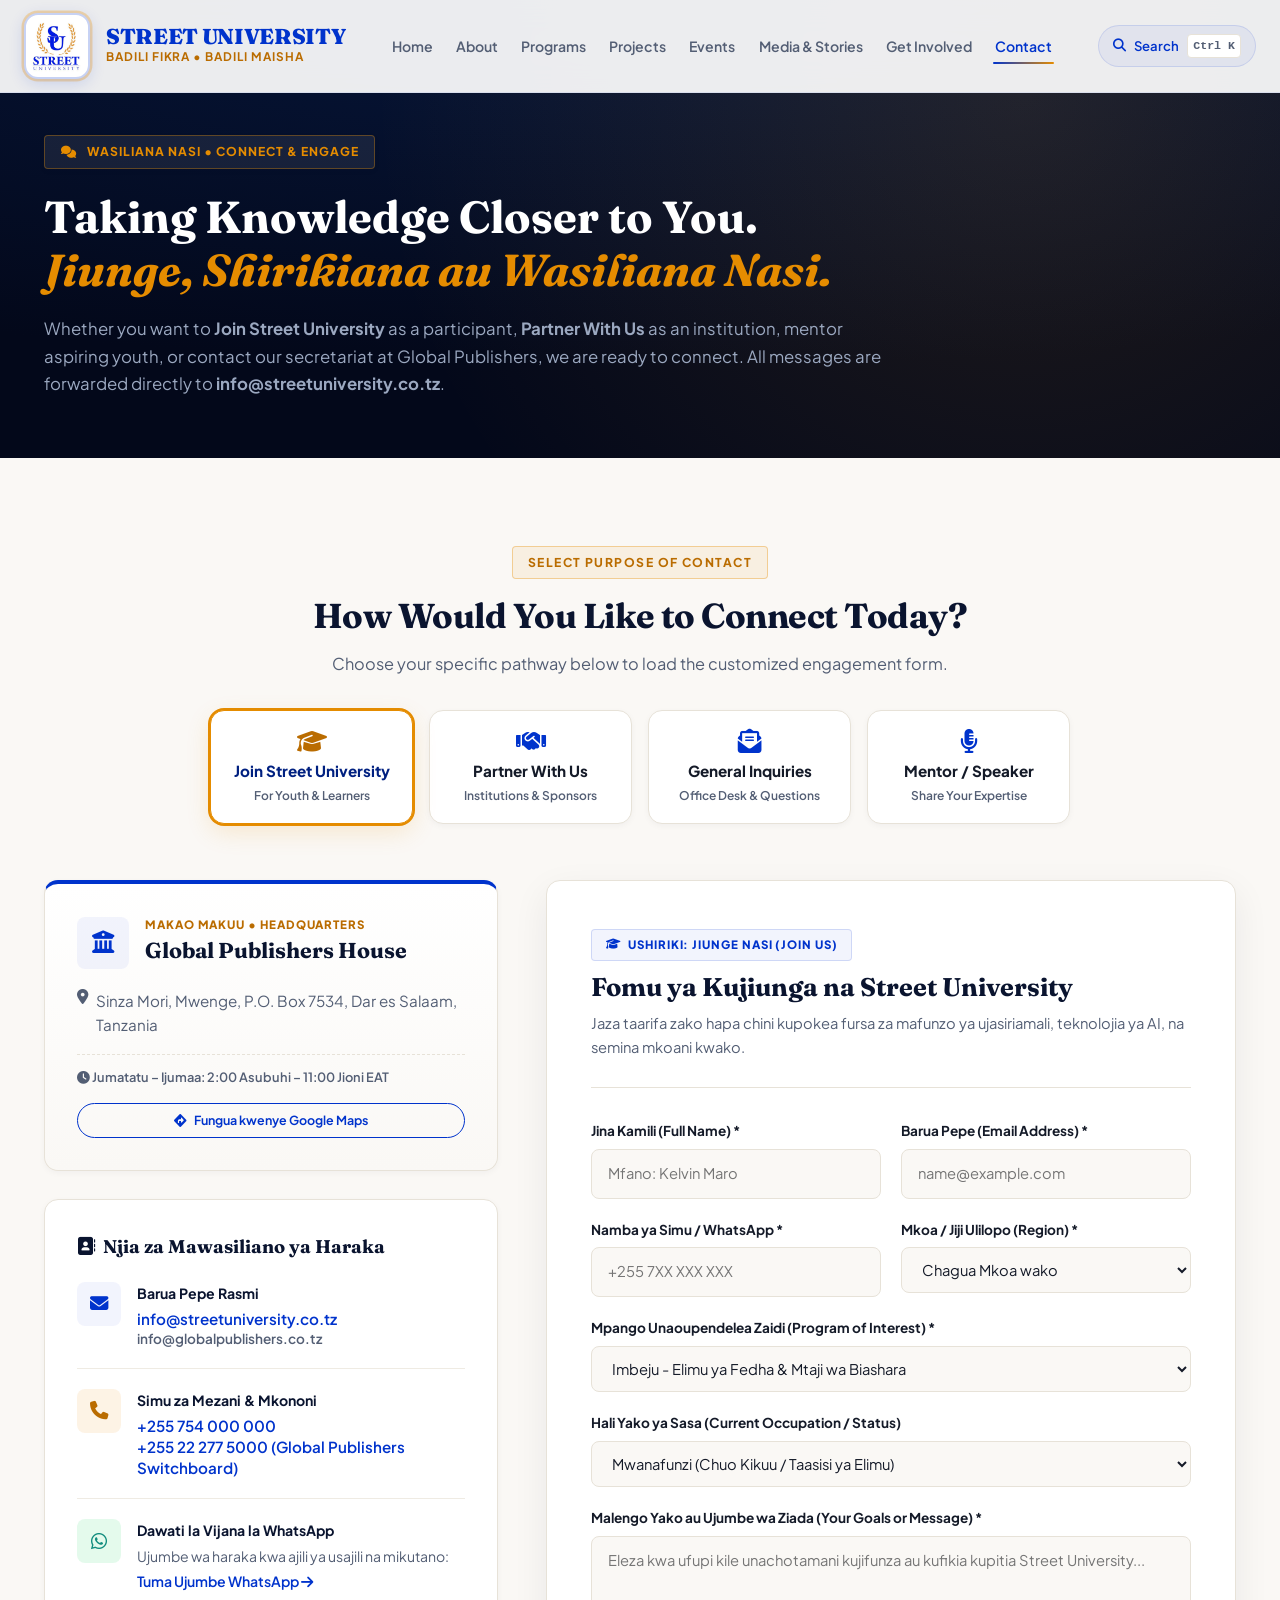
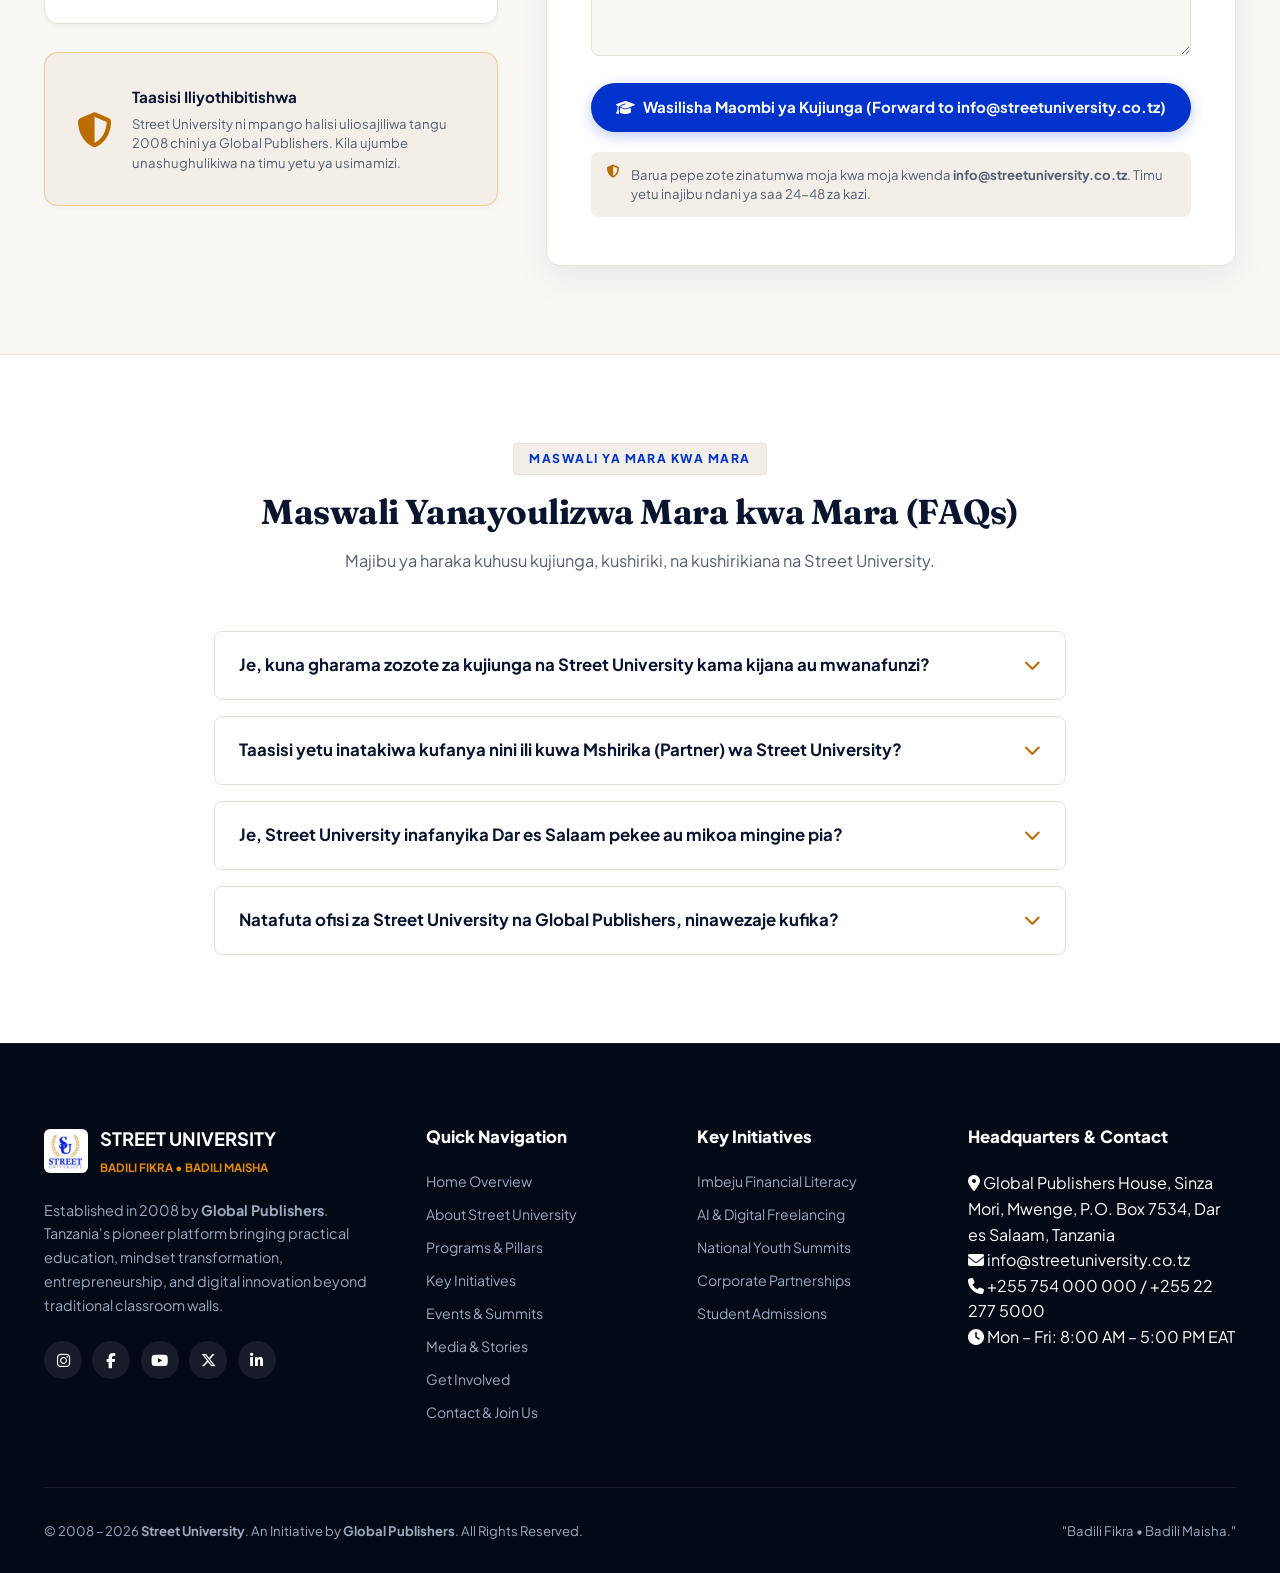
==== contact.html @ e9015e92 "feat: add initial website structure and assets for Street University" ====
<!DOCTYPE html>
<html lang="en">
<head>
  <meta charset="UTF-8">
  <meta name="viewport" content="width=device-width, initial-scale=1.0">
  <title>Contact, Join & Partner | Street University Tanzania | Wasiliana Nasi</title>
  <meta name="description" content="Wasiliana na Street University na Global Publishers. Jiunge kama mshiriki, shirikiana nasi kama mdau, au tuma maoni yako moja kwa moja kwa info@streetuniversity.co.tz.">
  <meta name="keywords" content="Wasiliana na Street University, Jiunge na Street University, Partner with Street University, Global Publishers Sinza Mori, info@streetuniversity.co.tz, Eric Shigongo Contacts">
  <meta name="author" content="Global Publishers & Street University">
  <meta name="robots" content="index, follow, max-image-preview:large">
  <link rel="canonical" href="https://streetuniversity.co.tz/contact.html">

  <meta name="theme-color" content="#0033CC">
  <meta name="apple-mobile-web-app-capable" content="yes">
  <meta name="format-detection" content="telephone=no">

  <!-- Open Graph -->
  <meta property="og:type" content="website">
  <meta property="og:site_name" content="Street University">
  <meta property="og:title" content="Contact, Join & Partner | Street University Tanzania">
  <meta property="og:description" content="Kituo rasmi cha mawasiliano, maombi ya kujiunga, na ushirikiano na Street University na Global Publishers.">
  <meta property="og:url" content="https://streetuniversity.co.tz/contact.html">
  <meta property="og:image" content="https://streetuniversity.co.tz/public/images/su%20logo.jpeg">
  <meta property="og:locale" content="sw_TZ">
  <meta property="og:locale:alternate" content="en_US">

  <!-- Twitter Card -->
  <meta name="twitter:card" content="summary_large_image">
  <meta name="twitter:site" content="@StreetUnivTZ">
  <meta name="twitter:title" content="Contact, Join & Partner | Street University Tanzania">
  <meta name="twitter:description" content="Kituo rasmi cha mawasiliano, maombi ya kujiunga, na ushirikiano na Street University.">
  <meta name="twitter:image" content="https://streetuniversity.co.tz/public/images/su%20logo.jpeg">

  <link rel="icon" type="image/jpeg" href="public/images/su logo.jpeg">
  <link rel="apple-touch-icon" href="public/images/su logo.jpeg">
  <link rel="stylesheet" href="css/styles.css">
  <link rel="stylesheet" href="https://cdnjs.cloudflare.com/ajax/libs/font-awesome/6.5.1/css/all.min.css" integrity="sha512-DTOQO9RWCH3ppGqcWaEA1BIZOC6xxalwEsw9c2QQeAIftl+Vegovlnee1c9QX4TctnWMn13TZye+giMm8e2LwA==" crossorigin="anonymous" referrerpolicy="no-referrer" />

  <!-- Schema.org ContactPage Structured Data -->
  <script type="application/ld+json">
  {
    "@context": "https://schema.org",
    "@type": "ContactPage",
    "name": "Street University Official Contact, Join & Partnership Portal",
    "description": "Comprehensive portal for youth enrollment, institutional partnerships, mentorship inquiries, and administrative contact.",
    "mainEntity": {
      "@type": "Organization",
      "name": "Street University",
      "parentOrganization": {
        "@type": "Organization",
        "name": "Global Publishers"
      },
      "email": "info@streetuniversity.co.tz",
      "telephone": "+255754000000",
      "address": {
        "@type": "PostalAddress",
        "streetAddress": "Global Publishers House, Sinza Mori, Mwenge",
        "addressLocality": "Dar es Salaam",
        "postalCode": "P.O. Box 7534",
        "addressCountry": "Tanzania"
      },
      "url": "https://streetuniversity.co.tz"
    }
  }
  </script>
</head>
<body>

  <!-- ==========================================================================
       SITE PRELOADER (LOGO WITH SPINNER)
       ========================================================================== -->
  <div class="site-preloader" id="site-preloader" aria-label="Loading Street University">
    <div class="loader-spinner-wrapper">
      <div class="loader-spinner-ring-outer"></div>
      <div class="loader-spinner-ring"></div>
      <div class="loader-logo-core">
        <img src="public/images/su logo.jpeg" alt="Street University Logo">
      </div>
    </div>
    <div class="loader-text-group">
      <span class="loader-brand-title">STREET UNIVERSITY</span>
      <span class="loader-tagline">
        Badili Fikra • Badili Maisha
        <span class="loader-dots"><span>.</span><span>.</span><span>.</span></span>
      </span>
    </div>
  </div>

  <!-- ==========================================================================
       SITE HEADER
       ========================================================================== -->
  <header class="site-header" id="site-header">
    <div class="container nav-container">
      <a href="index.html" class="brand-link">
        <img src="public/images/su logo.jpeg" alt="Street University Logo" class="brand-logo-img">
        <div class="brand-info">
          <span class="brand-name">STREET UNIVERSITY</span>
          <span class="brand-tagline">Badili Fikra • Badili Maisha</span>
        </div>
      </a>

      <nav class="nav-menu" id="nav-menu">
        <a href="index.html" class="nav-link">Home</a>
        <a href="index.html#about" class="nav-link">About</a>
        <a href="index.html#programs" class="nav-link">Programs</a>
        <a href="projects.html" class="nav-link">Projects</a>
        <a href="events.html" class="nav-link">Events</a>
        <a href="media.html" class="nav-link">Media & Stories</a>
        <a href="get-involved.html" class="nav-link">Get Involved</a>
        <a href="contact.html" class="nav-link active">Contact</a>
      </nav>

      <div class="header-actions">
        <button class="btn-search-trigger" id="btn-search-trigger" title="Quick Search">
          <i class="fa-solid fa-magnifying-glass"></i>
          <span>Search</span>
          <kbd>Ctrl K</kbd>
        </button>

        <button class="mobile-toggle" id="mobile-toggle" aria-label="Toggle Navigation Menu">
          <span></span>
          <span></span>
          <span></span>
        </button>
      </div>
    </div>
  </header>

  <main>
    <!-- ==========================================================================
         PAGE HERO BANNER
         ========================================================================== -->
    <section class="page-hero-banner">
      <div class="container" style="position:relative; z-index:2;">
        <div style="max-width:840px;">
          <div class="hero-editorial-kicker" style="background:rgba(255,255,255,0.08); border-color:var(--border-gold); color:var(--su-gold);">
            <i class="fa-solid fa-comments"></i>
            <span>WASILIANA NASI • CONNECT & ENGAGE</span>
          </div>
          <h1>
            Taking Knowledge Closer to You. <br>
            <em style="color:var(--su-gold); font-style:italic;">Jiunge, Shirikiana au Wasiliana Nasi.</em>
          </h1>
          <p>
            Whether you want to <strong>Join Street University</strong> as a participant, <strong>Partner With Us</strong> as an institution, mentor aspiring youth, or contact our secretariat at Global Publishers, we are ready to connect. All messages are forwarded directly to <strong>info@streetuniversity.co.tz</strong>.
          </p>
        </div>
      </div>
    </section>

    <!-- ==========================================================================
         CONTACT & ENGAGEMENT HUB
         ========================================================================== -->
    <section class="section-padding" style="background:var(--bg-page); border-bottom:1px solid var(--border-light);">
      <div class="container">
        
        <!-- Decorated Pathway Switcher -->
        <div class="contact-pathway-header">
          <span class="section-tag gold">Select Purpose of Contact</span>
          <h2 class="section-title">How Would You Like to Connect Today?</h2>
          <p class="section-desc">Choose your specific pathway below to load the customized engagement form.</p>
          
          <div class="contact-intent-pills" id="contact-intent-pills">
            <button type="button" class="intent-pill active" data-intent="join">
              <i class="fa-solid fa-graduation-cap"></i>
              <span>Join Street University</span>
              <small>For Youth & Learners</small>
            </button>
            <button type="button" class="intent-pill" data-intent="partner">
              <i class="fa-solid fa-handshake"></i>
              <span>Partner With Us</span>
              <small>Institutions & Sponsors</small>
            </button>
            <button type="button" class="intent-pill" data-intent="general">
              <i class="fa-solid fa-envelope-open-text"></i>
              <span>General Inquiries</span>
              <small>Office Desk & Questions</small>
            </button>
            <button type="button" class="intent-pill" data-intent="mentor">
              <i class="fa-solid fa-microphone-lines"></i>
              <span>Mentor / Speaker</span>
              <small>Share Your Expertise</small>
            </button>
          </div>
        </div>

        <!-- Main Decorated Grid: Info Column & Form Box -->
        <div class="contact-decorated-grid">
          
          <!-- Left: Official Secretariat Directory & Desks -->
          <div class="contact-directory-column">
            
            <!-- Headquarters Card with Global Publishers Heritage -->
            <div class="directory-card hq-featured-card">
              <div class="dir-card-header">
                <div class="dir-icon-badge"><i class="fa-solid fa-building-columns"></i></div>
                <div>
                  <span class="dir-kicker">Makao Makuu • Headquarters</span>
                  <h4>Global Publishers House</h4>
                </div>
              </div>
              <p class="dir-address">
                <i class="fa-solid fa-location-dot"></i> Sinza Mori, Mwenge, P.O. Box 7534, Dar es Salaam, Tanzania
              </p>
              <div class="dir-meta-strip">
                <span><i class="fa-solid fa-clock"></i> Jumatatu – Ijumaa: 2:00 Asubuhi – 11:00 Jioni EAT</span>
              </div>
              <a href="https://maps.google.com" target="_blank" rel="noopener" class="btn btn-outline btn-sm" style="margin-top:1rem; width:100%; text-align:center;">
                <i class="fa-solid fa-diamond-turn-right"></i> Fungua kwenye Google Maps
              </a>
            </div>

            <!-- Direct Channels Card -->
            <div class="directory-card">
              <h5 class="dir-section-title"><i class="fa-solid fa-address-book"></i> Njia za Mawasiliano ya Haraka</h5>
              
              <div class="contact-detail-row">
                <div class="detail-icon blue"><i class="fa-solid fa-envelope"></i></div>
                <div class="detail-text">
                  <strong>Barua Pepe Rasmi</strong>
                  <a href="mailto:info@streetuniversity.co.tz">info@streetuniversity.co.tz</a>
                  <a href="mailto:info@globalpublishers.co.tz" style="color:var(--text-muted); font-size:0.85rem;">info@globalpublishers.co.tz</a>
                </div>
              </div>

              <div class="contact-detail-row">
                <div class="detail-icon gold"><i class="fa-solid fa-phone"></i></div>
                <div class="detail-text">
                  <strong>Simu za Mezani & Mkononi</strong>
                  <a href="tel:+255754000000">+255 754 000 000</a>
                  <a href="tel:+255222775000">+255 22 277 5000 (Global Publishers Switchboard)</a>
                </div>
              </div>

              <div class="contact-detail-row">
                <div class="detail-icon green"><i class="fa-brands fa-whatsapp"></i></div>
                <div class="detail-text">
                  <strong>Dawati la Vijana la WhatsApp</strong>
                  <p style="font-size:0.88rem; color:var(--text-muted); margin-bottom:0.25rem;">Ujumbe wa haraka kwa ajili ya usajili na mikutano:</p>
                  <a href="https://wa.me/255754000000" target="_blank" rel="noopener" class="btn-link-action" style="font-size:0.88rem;">
                    Tuma Ujumbe WhatsApp <i class="fa-solid fa-arrow-right"></i>
                  </a>
                </div>
              </div>
            </div>

            <!-- Trust Verification Banner -->
            <div class="directory-card trust-seal-card">
              <div class="trust-seal-icon"><i class="fa-solid fa-shield-halved"></i></div>
              <div>
                <strong>Taasisi Iliyothibitishwa</strong>
                <p>Street University ni mpango halisi uliosajiliwa tangu 2008 chini ya Global Publishers. Kila ujumbe unashughulikiwa na timu yetu ya usimamizi.</p>
              </div>
            </div>

          </div>

          <!-- Right: Decorated Interactive Adaptive Form -->
          <div class="contact-form-decorated">
            
            <div class="form-header-bar">
              <div>
                <span class="form-active-badge" id="form-active-badge">
                  <i class="fa-solid fa-graduation-cap"></i> USHIRIKI: JIUNGE NASI
                </span>
                <h3 id="form-heading" style="font-family:var(--font-display); font-size:1.6rem; color:#0A142F; margin-top:0.4rem; margin-bottom:0.25rem;">
                  Fomu ya Kujiunga na Street University
                </h3>
                <p id="form-subtext" style="color:var(--text-muted); font-size:0.92rem;">
                  Jaza taarifa zako hapa chini kupokea fursa za mafunzo ya ujasiriamali, teknolojia ya AI, na semina mkoani kwako.
                </p>
              </div>
            </div>

            <form id="contact-hub-form">
              <!-- Destination fields -->
              <input type="hidden" name="_to" value="info@streetuniversity.co.tz">
              <input type="hidden" name="_subject" id="form-subject-hidden" value="New Street University Application (Join Us)">
              <input type="hidden" name="form_intent" id="form-intent-hidden" value="join">

              <!-- Common Contact Details -->
              <div class="form-group-row">
                <div class="form-group">
                  <label for="contact-hub-name">Jina Kamili (Full Name) *</label>
                  <input type="text" id="contact-hub-name" name="name" class="form-control" placeholder="Mfano: Kelvin Maro" required>
                </div>
                <div class="form-group">
                  <label for="contact-hub-email">Barua Pepe (Email Address) *</label>
                  <input type="email" id="contact-hub-email" name="email" class="form-control" placeholder="name@example.com" required>
                </div>
              </div>

              <div class="form-group-row">
                <div class="form-group">
                  <label for="contact-hub-phone">Namba ya Simu / WhatsApp *</label>
                  <input type="tel" id="contact-hub-phone" name="phone" class="form-control" placeholder="+255 7XX XXX XXX" required>
                </div>
                <div class="form-group">
                  <label for="contact-hub-region">Mkoa / Jiji Ulilopo (Region) *</label>
                  <select id="contact-hub-region" name="region" class="form-control" required>
                    <option value="">Chagua Mkoa wako</option>
                    <option value="Dar es Salaam">Dar es Salaam</option>
                    <option value="Dodoma">Dodoma</option>
                    <option value="Mwanza">Mwanza</option>
                    <option value="Arusha">Arusha</option>
                    <option value="Mbeya">Mbeya</option>
                    <option value="Morogoro">Morogoro</option>
                    <option value="Tanga">Tanga</option>
                    <option value="Kilimanjaro">Kilimanjaro</option>
                    <option value="Zanzibar">Zanzibar</option>
                    <option value="Kagera">Kagera</option>
                    <option value="Mkoa Mwingine">Mkoa Mwingine (Other Region)</option>
                  </select>
                </div>
              </div>

              <!-- DYNAMIC BLOCK: Join Us Specific Fields -->
              <div id="dynamic-join-fields" class="dynamic-form-block">
                <div class="form-group">
                  <label for="hub-interest-program">Mpango Unaoupendelea Zaidi (Program of Interest) *</label>
                  <select id="hub-interest-program" name="interest_program" class="form-control">
                    <option value="Imbeju Financial Literacy & Empowerment">Imbeju - Elimu ya Fedha & Mtaji wa Biashara</option>
                    <option value="AI & Digital Tech Skills">Teknolojia ya AI & Ujuzi wa Kidijitali</option>
                    <option value="Youth Entrepreneurship Summit">Kongamano Kubwa la Kitaifa la Vijana</option>
                    <option value="Street Mentorship Circles">Ushauri wa Kibiashara (Mentorship Circles)</option>
                    <option value="All Programs">Programu Zote za Street University</option>
                  </select>
                </div>
                <div class="form-group">
                  <label for="hub-learner-status">Hali Yako ya Sasa (Current Occupation / Status)</label>
                  <select id="hub-learner-status" name="occupation" class="form-control">
                    <option value="Student (Chuo Kikuu / Shule)">Mwanafunzi (Chuo Kikuu / Taasisi ya Elimu)</option>
                    <option value="Emerging Entrepreneur (Mjasiriamali)">Mjasiriamali Mwenye Biashara</option>
                    <option value="Aspiring Business Owner (Mtarajiwa)">Mtarajiwa Kuanzisha Biashara</option>
                    <option value="Employed Professional">Mwajiriwa / Mfanyakazi</option>
                    <option value="Job Seeker">Mtafuta Ajira / Kazi</option>
                  </select>
                </div>
              </div>

              <!-- DYNAMIC BLOCK: Partner Specific Fields (Hidden by default, shown when partner selected) -->
              <div id="dynamic-partner-fields" class="dynamic-form-block" style="display:none;">
                <div class="form-group">
                  <label for="hub-org-name">Jina la Taasisi / Kampuni (Organization Name) *</label>
                  <input type="text" id="hub-org-name" name="organization_name" class="form-control" placeholder="Mfano: Benki, Shirika la Maendeleo, Kampuni">
                </div>
                <div class="form-group">
                  <label for="hub-partnership-type">Aina ya Ushirikiano Unaopendekezwa (Partnership Type)</label>
                  <select id="hub-partnership-type" name="partnership_type" class="form-control">
                    <option value="Corporate Sponsorship & CSR">Ufadhili wa CSR & Uwezeshaji wa Vijana</option>
                    <option value="Program Co-Creation (Imbeju / AI)">Kuandaa Programu ya Pamoja (AI / Elimu ya Fedha)</option>
                    <option value="Regional Tour Hosting">Mwenyeji wa Ziara ya Mikoani (Regional Tour Host)</option>
                    <option value="Technology or Resource Grant">Msaada wa Vifaa au Teknolojia</option>
                    <option value="Other Collaboration">Ushirikiano Mwingine</option>
                  </select>
                </div>
              </div>

              <!-- DYNAMIC BLOCK: Mentor / Speaker Fields -->
              <div id="dynamic-mentor-fields" class="dynamic-form-block" style="display:none;">
                <div class="form-group">
                  <label for="hub-mentor-expertise">Eneo Lako la Utaalamu (Area of Expertise) *</label>
                  <input type="text" id="hub-mentor-expertise" name="expertise" class="form-control" placeholder="Mfano: Masoko ya Kidijitali, Fedha, Kilimo Biashara, Uongozi">
                </div>
              </div>

              <!-- Message / Proposal Block -->
              <div class="form-group">
                <label for="contact-hub-message" id="label-message">Ujumbe Wako au Maelezo ya Ziada (Message) *</label>
                <textarea id="contact-hub-message" name="message" class="form-control" rows="4" placeholder="Andika maelezo yako au kile unachopenda kukifahamu..." required></textarea>
              </div>

              <!-- Submit Button & Email Guarantee -->
              <button type="submit" class="btn btn-primary btn-lg" id="btn-submit-hub" style="width:100%; justify-content:center;">
                <i class="fa-solid fa-paper-plane"></i> Tuma Maombi / Ujumbe (Forward to info@streetuniversity.co.tz)
              </button>
              
              <div class="form-footer-guarantee">
                <i class="fa-solid fa-shield-halved" style="color:var(--su-gold-dark);"></i>
                <span>Barua pepe zote zinatumwa moja kwa moja kwenda <strong>info@streetuniversity.co.tz</strong>. Timu yetu inajibu ndani ya saa 24-48 za kazi.</span>
              </div>
            </form>

          </div>

        </div>

      </div>
    </section>

    <!-- ==========================================================================
         FAQ SECTION
         ========================================================================== -->
    <section class="section-padding" style="background:#FFFFFF;">
      <div class="container" style="max-width:900px;">
        <div class="section-header">
          <span class="section-tag">Maswali ya Mara kwa Mara</span>
          <h2 class="section-title">Maswali Yanayoulizwa Mara kwa Mara (FAQs)</h2>
          <p class="section-desc">Majibu ya haraka kuhusu kujiunga, kushiriki, na kushirikiana na Street University.</p>
        </div>

        <div class="faq-accordion-group">
          <div class="faq-item">
            <button class="faq-question" type="button">
              <span>Je, kuna gharama zozote za kujiunga na Street University kama kijana au mwanafunzi?</span>
              <i class="fa-solid fa-chevron-down"></i>
            </button>
            <div class="faq-answer">
              <p>Hapana. Street University ilianzishwa na Global Publishers kama mpango wa kijamii unaolenga kutoa maarifa ya vitendo bure au kwa ushirikiano wa wadau ili kila kijana aweze kujifunza bila kikwazo cha ada.</p>
            </div>
          </div>

          <div class="faq-item">
            <button class="faq-question" type="button">
              <span>Taasisi yetu inatakiwa kufanya nini ili kuwa Mshirika (Partner) wa Street University?</span>
              <i class="fa-solid fa-chevron-down"></i>
            </button>
            <div class="faq-answer">
              <p>Unaweza kuchagua sehemu ya <strong>"Partner With Us"</strong> kwenye fomu hapo juu au kutuma pendekezo lako moja kwa moja kwa <strong>info@streetuniversity.co.tz</strong>. Timu yetu ya ushirikiano itawasiliana nanyi kujadili mpango kazi na namna ya kushirikiana.</p>
            </div>
          </div>

          <div class="faq-item">
            <button class="faq-question" type="button">
              <span>Je, Street University inafanyika Dar es Salaam pekee au mikoa mingine pia?</span>
              <i class="fa-solid fa-chevron-down"></i>
            </button>
            <div class="faq-answer">
              <p>Street University inafanyika kote nchini Tanzania. Tumeshafanya makongamano makubwa Mwanza, Dodoma, Arusha, Mbeya, Morogoro, Tanga, na Zanzibar. Unaweza kufuatilia ukurasa wetu wa Events kwa ratiba ya msimu huu.</p>
            </div>
          </div>

          <div class="faq-item">
            <button class="faq-question" type="button">
              <span>Natafuta ofisi za Street University na Global Publishers, ninawezaje kufika?</span>
              <i class="fa-solid fa-chevron-down"></i>
            </button>
            <div class="faq-answer">
              <p>Ofisi zetu kuu zipo jengo la <strong>Global Publishers House</strong>, Sinza Mori, Mwenge, Dar es Salaam. Karibu siku zote za kazi kuanzia saa 2:00 Asubuhi hadi 11:00 Jioni.</p>
            </div>
          </div>
        </div>
      </div>
    </section>

  </main>

  <!-- ==========================================================================
       SITE FOOTER
       ========================================================================== -->
  <footer class="site-footer">
    <div class="container">
      <div class="footer-top-grid">
        <div class="footer-brand">
          <div style="display:flex; align-items:center; gap:0.75rem;">
            <img src="public/images/su logo.jpeg" alt="Street University Logo" style="width:44px; height:44px; border-radius:6px; background:#FFFFFF; padding:2px;">
            <div>
              <strong style="font-size:1.15rem; color:#FFFFFF; display:block;">STREET UNIVERSITY</strong>
              <span style="font-size:0.72rem; color:var(--su-gold); font-weight:700; text-transform:uppercase;">Badili Fikra • Badili Maisha</span>
            </div>
          </div>
          <p>
            Established in 2008 by <strong>Global Publishers</strong>. Tanzania's pioneer platform bringing practical education, mindset transformation, entrepreneurship, and digital innovation beyond traditional classroom walls.
          </p>
          <div class="footer-social-links">
            <a href="https://instagram.com" target="_blank" rel="noopener" class="social-btn" aria-label="Instagram"><i class="fa-brands fa-instagram"></i></a>
            <a href="https://facebook.com" target="_blank" rel="noopener" class="social-btn" aria-label="Facebook"><i class="fa-brands fa-facebook-f"></i></a>
            <a href="https://youtube.com" target="_blank" rel="noopener" class="social-btn" aria-label="Global TV Online YouTube"><i class="fa-brands fa-youtube"></i></a>
            <a href="https://x.com" target="_blank" rel="noopener" class="social-btn" aria-label="X Twitter"><i class="fa-brands fa-x-twitter"></i></a>
            <a href="https://linkedin.com" target="_blank" rel="noopener" class="social-btn" aria-label="LinkedIn"><i class="fa-brands fa-linkedin-in"></i></a>
          </div>
        </div>

        <div class="footer-col">
          <h5>Quick Navigation</h5>
          <div class="footer-links-list">
            <a href="index.html">Home Overview</a>
            <a href="index.html#about">About Street University</a>
            <a href="index.html#programs">Programs & Pillars</a>
            <a href="projects.html">Key Initiatives</a>
            <a href="events.html">Events & Summits</a>
            <a href="media.html">Media & Stories</a>
            <a href="get-involved.html">Get Involved</a>
            <a href="contact.html">Contact & Join Us</a>
          </div>
        </div>

        <div class="footer-col">
          <h5>Key Initiatives</h5>
          <div class="footer-links-list">
            <a href="projects.html#imbeju">Imbeju Financial Literacy</a>
            <a href="projects.html#tech">AI & Digital Freelancing</a>
            <a href="events.html">National Youth Summits</a>
            <a href="contact.html?type=partner">Corporate Partnerships</a>
            <a href="contact.html?type=join">Student Admissions</a>
          </div>
        </div>

        <div class="footer-col">
          <h5>Headquarters & Contact</h5>
          <div class="footer-contact-info">
            <p><i class="fa-solid fa-location-dot"></i> Global Publishers House, Sinza Mori, Mwenge, P.O. Box 7534, Dar es Salaam, Tanzania</p>
            <p><i class="fa-solid fa-envelope"></i> <a href="mailto:info@streetuniversity.co.tz">info@streetuniversity.co.tz</a></p>
            <p><i class="fa-solid fa-phone"></i> +255 754 000 000 / +255 22 277 5000</p>
            <p><i class="fa-solid fa-clock"></i> Mon – Fri: 8:00 AM – 5:00 PM EAT</p>
          </div>
        </div>
      </div>

      <div class="footer-bottom-bar">
        <p>&copy; 2008 – 2026 <strong>Street University</strong>. An Initiative by <strong>Global Publishers</strong>. All Rights Reserved.</p>
        <p class="tagline-bottom">"Badili Fikra • Badili Maisha."</p>
      </div>
    </div>
  </footer>

  <!-- Notification Toast -->
  <div class="toast-notice" id="toast-notice" role="alert" aria-live="polite">
    <div class="toast-icon"><i class="fa-solid fa-circle-check"></i></div>
    <div class="toast-content">
      <strong class="toast-title">Message Received</strong>
      <span class="toast-desc">Your message has been forwarded to info@streetuniversity.co.tz</span>
    </div>
  </div>

  <!-- Search Modal -->
  <div class="modal-overlay" id="search-modal" aria-hidden="true" role="dialog" aria-modal="true">
    <div class="modal-dialog search-dialog">
      <div class="search-input-wrapper">
        <i class="fa-solid fa-magnifying-glass search-icon-input"></i>
        <input type="text" id="spotlight-input" placeholder="Search Street University (events, projects, topics...)" autocomplete="off">
        <button class="search-close-btn" id="search-close-btn" aria-label="Close search"><i class="fa-solid fa-xmark"></i></button>
      </div>
      <div class="search-results-area" id="search-results-area">
        <div class="search-suggestions">
          <span class="search-hint-title">Quick Links</span>
          <div class="suggestion-pills">
            <a href="contact.html?type=join" class="suggestion-pill">🎓 Join Us</a>
            <a href="contact.html?type=partner" class="suggestion-pill">🤝 Partner With Us</a>
            <a href="events.html" class="suggestion-pill">📅 Upcoming Events</a>
            <a href="projects.html" class="suggestion-pill">💡 Imbeju Project</a>
          </div>
        </div>
      </div>
    </div>
  </div>

  <script src="js/main.js"></script>
</body>
</html>
---- css/styles.css ----
/* ==========================================================================
   STREET UNIVERSITY - MODERN DESIGN SYSTEM & STYLESHEET
   Brand Colors from Logo: Royal Blue (#0033CC) & Laurel Gold (#F5A623)
   "Badili Fikra. Badili Maisha."
   ========================================================================== */

@import url('https://fonts.googleapis.com/css2?family=Fraunces:ital,opsz,wght@0,9..144,500;0,9..144,600;0,9..144,700;0,9..144,800;1,9..144,400;1,9..144,600&family=Plus+Jakarta+Sans:wght@300;400;500;600;700;800&display=swap');

:root {
  /* Brand Palette - Grounded, Warm, and Human */
  --su-blue: #0033CC;
  --su-blue-dark: #002080;
  --su-blue-deep: #081432;
  --su-blue-light: #2558E8;
  --su-blue-subtle: rgba(0, 51, 204, 0.05);

  --su-gold: #E58C00;
  --su-gold-dark: #BA6C00;
  --su-gold-light: #F7A828;
  --su-gold-subtle: rgba(229, 140, 0, 0.08);

  /* Warm Natural Paper & Editorial Surfaces */
  --bg-page: #FAF8F5;
  --bg-card: #FFFFFF;
  --bg-card-hover: #FFFDF9;
  --bg-warm-tint: #F3EFE8;
  --bg-dark-section: #081432;
  --bg-dark-card: #0E204A;
  --border-light: #E7E2D8;
  --border-subtle: #EFEBE3;
  --border-gold: rgba(229, 140, 0, 0.35);
  --border-blue: rgba(0, 51, 204, 0.16);

  /* Typography */
  --text-main: #141A28;
  --text-muted: #535E74;
  --text-light: #FAF8F5;
  --text-light-muted: #9BA8C0;

  /* Typography Families - Warm Human Editorial */
  --font-sans: 'Plus Jakarta Sans', system-ui, -apple-system, BlinkMacSystemFont, 'Segoe UI', Roboto, sans-serif;
  --font-display: 'Fraunces', Georgia, 'Times New Roman', serif;
  --font-ui: 'Plus Jakarta Sans', sans-serif;

  /* Natural Shadows - Soft, organic, not harsh neon */
  --shadow-sm: 0 2px 6px rgba(20, 26, 40, 0.04);
  --shadow-md: 0 8px 24px rgba(20, 26, 40, 0.07);
  --shadow-lg: 0 16px 36px rgba(20, 26, 40, 0.10);
  --shadow-glow: 0 8px 24px rgba(0, 51, 204, 0.15);
  --shadow-gold-glow: 0 8px 24px rgba(229, 140, 0, 0.18);

  /* Transitions */
  --transition-fast: 0.18s cubic-bezier(0.4, 0, 0.2, 1);
  --transition-normal: 0.28s cubic-bezier(0.4, 0, 0.2, 1);
  --transition-slow: 0.45s cubic-bezier(0.16, 1, 0.3, 1);

  /* Tactile Radii */
  --radius-xs: 4px;
  --radius-sm: 8px;
  --radius-md: 14px;
  --radius-lg: 20px;
  --radius-full: 9999px;
}

/* Base Reset & Typography */
*, *::before, *::after {
  box-sizing: border-box;
  margin: 0;
  padding: 0;
}

html {
  scroll-behavior: smooth;
  font-size: 16px;
  text-rendering: optimizeLegibility;
  -webkit-font-smoothing: antialiased;
}

body {
  font-family: var(--font-sans);
  background-color: var(--bg-page);
  color: var(--text-main);
  line-height: 1.6;
  overflow-x: hidden;
}

img, video {
  max-width: 100%;
  height: auto;
  display: block;
}

a {
  color: inherit;
  text-decoration: none;
  transition: color var(--transition-fast);
}

button, input, select, textarea {
  font: inherit;
}

button {
  cursor: pointer;
  border: none;
  background: none;
}

ul, ol {
  list-style: none;
}

.container {
  width: 100%;
  max-width: 1240px;
  margin-left: auto;
  margin-right: auto;
  padding-left: 1.5rem;
  padding-right: 1.5rem;
}

.section-padding {
  padding: 5.5rem 0;
}

@media (max-width: 992px) {
  .section-padding {
    padding: 3.75rem 0;
  }
}

@media (max-width: 640px) {
  .section-padding {
    padding: 3rem 0;
  }
}

/* ==========================================================================
   HEADER & NAVBAR
   ========================================================================== */
.site-header {
  position: fixed;
  top: 0;
  left: 0;
  right: 0;
  z-index: 1000;
  background: rgba(255, 255, 255, 0.92);
  backdrop-filter: blur(16px);
  -webkit-backdrop-filter: blur(16px);
  border-bottom: 1px solid rgba(0, 51, 204, 0.08);
  transition: all 0.35s cubic-bezier(0.4, 0, 0.2, 1);
}

.site-header.scrolled {
  background: rgba(255, 255, 255, 0.98);
  box-shadow: 0 4px 22px rgba(6, 22, 58, 0.09);
  border-bottom-color: rgba(0, 51, 204, 0.12);
  padding: 0;
}

.nav-container {
  display: flex;
  align-items: center;
  justify-content: space-between;
  height: 92px;
  max-width: 1400px;
  width: 100%;
  transition: height 0.35s cubic-bezier(0.4, 0, 0.2, 1);
}

.site-header.scrolled .nav-container {
  height: 64px;
}

.brand-link {
  display: flex;
  align-items: center;
  gap: 1rem;
  flex-shrink: 0;
  text-decoration: none;
}

/* Enlarged, Highly Visible Logo Emblem */
.brand-logo-img {
  width: 66px;
  height: 66px;
  border-radius: 14px;
  object-fit: contain;
  background: #ffffff;
  padding: 3px;
  border: 2px solid rgba(0, 51, 204, 0.22);
  box-shadow: 0 4px 16px rgba(0, 51, 204, 0.16), 0 0 0 2.5px rgba(245, 166, 35, 0.35);
  transition: all 0.35s cubic-bezier(0.4, 0, 0.2, 1);
}

.brand-link:hover .brand-logo-img {
  transform: scale(1.05);
  box-shadow: 0 6px 20px rgba(0, 51, 204, 0.24), 0 0 0 3.5px rgba(245, 166, 35, 0.55);
}

/* Scaled Down Compact Logo on Scroll */
.site-header.scrolled .brand-logo-img {
  width: 44px;
  height: 44px;
  padding: 2px;
  border-radius: 10px;
  border-width: 1.5px;
  box-shadow: 0 2px 8px rgba(0, 51, 204, 0.12), 0 0 0 1.5px rgba(245, 166, 35, 0.25);
}

.brand-info {
  display: flex;
  flex-direction: column;
  transition: all 0.35s cubic-bezier(0.4, 0, 0.2, 1);
}

.brand-name {
  font-family: var(--font-display);
  font-size: 1.35rem;
  font-weight: 850;
  color: var(--su-blue);
  letter-spacing: -0.015em;
  line-height: 1.1;
  white-space: nowrap;
  transition: all 0.35s cubic-bezier(0.4, 0, 0.2, 1);
}

.site-header.scrolled .brand-name {
  font-size: 1.12rem;
}

.brand-tagline {
  font-size: 0.74rem;
  font-weight: 700;
  color: var(--su-gold-dark);
  text-transform: uppercase;
  letter-spacing: 0.08em;
  white-space: nowrap;
  transition: all 0.35s cubic-bezier(0.4, 0, 0.2, 1);
}

.site-header.scrolled .brand-tagline {
  font-size: 0.65rem;
  letter-spacing: 0.06em;
}

.site-header.scrolled .btn-nav-action {
  padding: 0.45rem 1.1rem;
  font-size: 0.84rem;
}

.nav-menu {
  display: flex;
  align-items: center;
  gap: 1.15rem;
  margin: 0 1rem;
}

.nav-link {
  font-size: 0.88rem;
  font-weight: 600;
  color: var(--text-muted);
  position: relative;
  padding: 0.4rem 0.15rem;
  white-space: nowrap;
  transition: color var(--transition-fast);
}

.nav-link:hover,
.nav-link.active {
  color: var(--su-blue);
}

.nav-link::after {
  content: '';
  position: absolute;
  bottom: 0;
  left: 0;
  width: 0;
  height: 2px;
  background: linear-gradient(90deg, var(--su-blue), var(--su-gold));
  border-radius: 2px;
  transition: width var(--transition-normal);
}

.nav-link:hover::after,
.nav-link.active::after {
  width: 100%;
}

.header-actions {
  display: flex;
  align-items: center;
  gap: 0.75rem;
  flex-shrink: 0;
}

/* Quick Search Button */
.btn-search-trigger {
  display: flex;
  align-items: center;
  gap: 0.5rem;
  background: var(--su-blue-subtle);
  border: 1px solid rgba(0, 51, 204, 0.12);
  color: var(--su-blue);
  padding: 0.5rem 0.85rem;
  border-radius: var(--radius-full);
  font-size: 0.82rem;
  font-weight: 600;
  transition: all var(--transition-fast);
}

.btn-search-trigger:hover {
  background: rgba(0, 51, 204, 0.12);
  border-color: var(--su-blue);
}

.btn-search-trigger kbd {
  background: #ffffff;
  border: 1px solid var(--border-light);
  border-radius: 4px;
  padding: 0.1rem 0.35rem;
  font-size: 0.72rem;
  color: var(--text-muted);
}

/* Standard Buttons */
.btn {
  display: inline-flex;
  align-items: center;
  justify-content: center;
  gap: 0.5rem;
  padding: 0.62rem 1.3rem;
  border-radius: var(--radius-full);
  font-weight: 700;
  font-size: 0.88rem;
  transition: all var(--transition-normal);
  text-align: center;
  white-space: nowrap;
}

.btn-lg {
  padding: 0.78rem 1.55rem;
  font-size: 0.94rem;
}

.btn-sm {
  padding: 0.42rem 0.95rem;
  font-size: 0.78rem;
  font-weight: 650;
}

.btn-primary {
  background: var(--su-blue);
  color: #FFFFFF;
  box-shadow: 0 4px 14px rgba(0, 51, 204, 0.25);
}

.btn-primary:hover {
  background: var(--su-blue-dark);
  transform: translateY(-2px);
  box-shadow: 0 8px 20px rgba(0, 51, 204, 0.35);
}

.btn-gold {
  background: linear-gradient(135deg, var(--su-gold), var(--su-gold-dark));
  color: #0B1E48;
  font-weight: 800;
  box-shadow: 0 4px 14px rgba(229, 140, 0, 0.28);
}

.btn-gold:hover {
  background: linear-gradient(135deg, var(--su-gold-light), var(--su-gold));
  transform: translateY(-2px);
  box-shadow: 0 8px 22px rgba(229, 140, 0, 0.4);
}

.btn-outline {
  border: 1.5px solid var(--su-blue);
  color: var(--su-blue);
  background: transparent;
}

.btn-outline:hover {
  background: var(--su-blue-subtle);
  transform: translateY(-2px);
}

.btn-outline-white {
  border: 1.5px solid rgba(255, 255, 255, 0.85);
  color: #FFFFFF;
  background: transparent;
}

.btn-outline-white:hover {
  background: rgba(255, 255, 255, 0.15);
  border-color: #FFFFFF;
  transform: translateY(-2px);
}

/* Mobile Navigation Backdrop & Body Lock */
.nav-backdrop {
  position: fixed;
  inset: 0;
  background: rgba(6, 17, 44, 0.5);
  backdrop-filter: blur(4px);
  -webkit-backdrop-filter: blur(4px);
  z-index: 998;
  opacity: 0;
  visibility: hidden;
  transition: opacity 0.3s ease, visibility 0.3s ease;
}

.nav-backdrop.active {
  opacity: 1;
  visibility: visible;
}

body.nav-open {
  overflow: hidden !important;
  touch-action: none;
}

/* Polished Mobile Toggle */
.mobile-toggle {
  display: none;
  flex-direction: column;
  justify-content: center;
  align-items: center;
  gap: 5px;
  width: 42px;
  height: 42px;
  padding: 0;
  border-radius: var(--radius-sm);
  background: var(--su-blue-subtle);
  border: 1px solid rgba(0, 51, 204, 0.14);
  cursor: pointer;
  transition: all var(--transition-fast);
}

.mobile-toggle:hover {
  background: rgba(0, 51, 204, 0.12);
}

.mobile-toggle span {
  display: block;
  width: 20px;
  height: 2.2px;
  background-color: var(--su-blue);
  border-radius: 2px;
  transition: transform 0.3s cubic-bezier(0.4, 0, 0.2, 1), opacity 0.25s ease;
}

.mobile-toggle.active span:nth-child(1) {
  transform: translateY(7.2px) rotate(45deg);
}

.mobile-toggle.active span:nth-child(2) {
  opacity: 0;
}

.mobile-toggle.active span:nth-child(3) {
  transform: translateY(-7.2px) rotate(-45deg);
}

/* ==========================================================================
   HERO SECTION - NATURAL EDITORIAL & DOCUMENTARY LAYOUT
   ========================================================================== */
.hero-section {
  position: relative;
  padding-top: 144px;
  padding-bottom: 5.5rem;
  background: linear-gradient(180deg, #FFFFFF 0%, #FAF8F5 60%, #F2EDE4 100%);
  border-bottom: 1px solid var(--border-light);
  overflow: hidden;
}

.hero-grid {
  display: grid;
  grid-template-columns: 1.15fr 0.95fr;
  align-items: center;
  gap: 3.5rem;
}

.hero-editorial-kicker {
  display: inline-flex;
  align-items: center;
  gap: 0.65rem;
  background: #FFFFFF;
  border: 1px solid var(--border-light);
  padding: 0.4rem 1rem;
  border-radius: var(--radius-xs);
  font-size: 0.76rem;
  font-weight: 750;
  letter-spacing: 0.08em;
  text-transform: uppercase;
  color: var(--su-blue);
  box-shadow: var(--shadow-sm);
  margin-bottom: 1.35rem;
}

.hero-editorial-kicker .kicker-flag {
  color: var(--su-gold);
  font-size: 0.85rem;
}

.hero-title {
  font-family: var(--font-display);
  font-size: clamp(1.85rem, 3.8vw, 3.25rem);
  font-weight: 700;
  line-height: 1.15;
  letter-spacing: -0.02em;
  color: #0A142F;
  margin-bottom: 1.25rem;
}

.hero-title em {
  font-style: italic;
  font-weight: 600;
  color: var(--su-blue);
}

.hero-subtitle {
  font-size: clamp(0.94rem, 1.6vw, 1.05rem);
  color: #4A5568;
  line-height: 1.65;
  margin-bottom: 1.85rem;
  max-width: 580px;
}

.hero-actions {
  display: flex;
  flex-wrap: wrap;
  align-items: center;
  gap: 1rem;
  margin-bottom: 2.5rem;
}

.hero-trust-bar {
  display: grid;
  grid-template-columns: repeat(4, 1fr);
  gap: 1.25rem;
  padding: 1.25rem 1.5rem;
  background: #FFFFFF;
  border: 1px solid var(--border-light);
  border-radius: var(--radius-md);
  box-shadow: var(--shadow-sm);
}

.trust-item {
  display: flex;
  flex-direction: column;
  border-right: 1px solid var(--border-subtle);
  padding-right: 0.75rem;
}

.trust-item:last-child {
  border-right: none;
  padding-right: 0;
}

.trust-item strong {
  font-family: var(--font-display);
  font-size: 1.45rem;
  font-weight: 700;
  color: var(--su-blue);
  line-height: 1.1;
}

.trust-item span {
  font-size: 0.76rem;
  color: var(--text-muted);
  font-weight: 600;
  margin-top: 0.2rem;
}

/* Authentic Photojournalism Frame */
.hero-visual {
  position: relative;
}

.hero-photo-frame {
  background: #FFFFFF;
  padding: 12px;
  border-radius: var(--radius-md);
  box-shadow: 0 16px 40px rgba(14, 22, 44, 0.09);
  border: 1px solid var(--border-light);
  position: relative;
}

.hero-main-img {
  width: 100%;
  height: 440px;
  object-fit: cover;
  border-radius: var(--radius-sm);
  border: 1px solid rgba(0, 0, 0, 0.06);
}

/* Archival Stamp in Corner */
.hero-archive-stamp {
  position: absolute;
  top: 24px;
  right: 24px;
  background: rgba(255, 255, 255, 0.96);
  backdrop-filter: blur(8px);
  border: 2px dashed var(--su-gold);
  border-radius: 8px;
  padding: 0.45rem 0.85rem;
  display: flex;
  flex-direction: column;
  align-items: center;
  box-shadow: 0 4px 14px rgba(0, 0, 0, 0.12);
  transform: rotate(2.5deg);
  z-index: 5;
}

.hero-archive-stamp .stamp-title {
  font-size: 0.62rem;
  font-weight: 800;
  letter-spacing: 0.12em;
  color: var(--su-gold-dark);
  text-transform: uppercase;
}

.hero-archive-stamp .stamp-year {
  font-family: var(--font-display);
  font-size: 1.1rem;
  font-weight: 800;
  color: var(--su-blue);
  line-height: 1;
  margin: 2px 0;
}

.hero-archive-stamp .stamp-sub {
  font-size: 0.58rem;
  font-weight: 750;
  color: #4A5568;
  letter-spacing: 0.04em;
}

/* Documentary Photo Caption */
.hero-editorial-caption {
  padding: 0.9rem 0.5rem 0.25rem;
  display: flex;
  flex-direction: column;
  gap: 0.35rem;
}

.hero-caption-place {
  display: inline-flex;
  align-items: center;
  gap: 0.4rem;
  font-size: 0.72rem;
  font-weight: 750;
  color: var(--su-blue);
  letter-spacing: 0.06em;
  text-transform: uppercase;
}

.hero-editorial-caption p {
  font-size: 0.84rem;
  color: #2D3748;
  line-height: 1.45;
  font-weight: 500;
}

.hero-caption-footer {
  display: flex;
  justify-content: space-between;
  align-items: center;
  font-size: 0.72rem;
  color: #718096;
  padding-top: 0.45rem;
  border-top: 1px dashed var(--border-light);
  margin-top: 0.3rem;
}

.floating-icon {
  width: 42px;
  height: 42px;
  border-radius: 50%;
  display: flex;
  align-items: center;
  justify-content: center;
  font-size: 1.2rem;
}

.floating-icon.gold {
  background: var(--su-gold-subtle);
  color: var(--su-gold-dark);
}

.floating-icon.blue {
  background: var(--su-blue-subtle);
  color: var(--su-blue);
}

.floating-text strong {
  display: block;
  font-size: 0.95rem;
  font-weight: 800;
  color: var(--text-main);
  line-height: 1.1;
}

.floating-text span {
  font-size: 0.72rem;
  color: var(--text-muted);
}

/* ==========================================================================
   TICKER / MARQUEE RIBBON WITH CENTER-PRESSED LOGO BADGE
   ========================================================================== */
.ticker-ribbon-wrapper {
  position: relative;
  width: 100%;
  overflow: visible;
  z-index: 15;
}

.ticker-ribbon {
  background: linear-gradient(90deg, #002080 0%, #0033CC 50%, #002080 100%);
  color: #FFFFFF;
  padding: 1.15rem 0;
  overflow: hidden;
  position: relative;
  box-shadow: inset 0 2px 10px rgba(0, 0, 0, 0.25), 0 4px 20px rgba(0, 51, 204, 0.12);
  border-top: 1px solid rgba(245, 166, 35, 0.3);
  border-bottom: 1px solid rgba(245, 166, 35, 0.3);
}

.ticker-track {
  display: flex;
  width: max-content;
  animation: scrollTicker 32s linear infinite;
  gap: 2.5rem;
}

.ticker-ribbon:hover .ticker-track {
  animation-play-state: paused;
}

@keyframes scrollTicker {
  0% { transform: translateX(0); }
  100% { transform: translateX(-50%); }
}

.ticker-item {
  display: inline-flex;
  align-items: center;
  gap: 0.75rem;
  font-size: 0.95rem;
  font-weight: 700;
  letter-spacing: 0.03em;
  text-transform: uppercase;
  white-space: nowrap;
}

.ticker-item .ticker-star {
  color: var(--su-gold);
  font-size: 1.1rem;
}

/* Center Emblem Badge Pressed Over the Ticker Ribbon */
.ticker-center-badge {
  position: absolute;
  top: 50%;
  left: 50%;
  transform: translate(-50%, -50%);
  z-index: 25;
  display: flex;
  align-items: center;
  justify-content: center;
  text-decoration: none;
  cursor: pointer;
  transition: transform 0.4s cubic-bezier(0.34, 1.56, 0.64, 1);
}

.ticker-center-badge:hover {
  transform: translate(-50%, -50%) scale(1.12);
}

/* Ambient Radial Glow Behind Badge */
.ticker-badge-glow {
  position: absolute;
  width: 130px;
  height: 130px;
  border-radius: 50%;
  background: radial-gradient(circle, rgba(245, 166, 35, 0.55) 0%, rgba(0, 51, 204, 0.4) 50%, transparent 75%);
  filter: blur(12px);
  pointer-events: none;
  animation: badgeGlowPulse 2.4s ease-in-out infinite alternate;
}

@keyframes badgeGlowPulse {
  0% { transform: scale(0.92); opacity: 0.55; }
  100% { transform: scale(1.18); opacity: 0.95; }
}

/* Rotating Outer Gold Dashed Orbit Ring */
.ticker-badge-ring {
  position: absolute;
  width: 104px;
  height: 104px;
  border-radius: 50%;
  border: 2px dashed rgba(245, 166, 35, 0.85);
  animation: badgeOrbitSpin 14s linear infinite;
  box-shadow: 0 0 16px rgba(245, 166, 35, 0.35);
  pointer-events: none;
}

@keyframes badgeOrbitSpin {
  0% { transform: rotate(0deg); }
  100% { transform: rotate(360deg); }
}

/* Center Crest Core - Elevated, Pressed in Center */
.ticker-badge-core {
  width: 86px;
  height: 86px;
  border-radius: 50%;
  background: #FFFFFF;
  padding: 6px;
  display: flex;
  align-items: center;
  justify-content: center;
  border: 3.5px solid var(--su-gold);
  box-shadow: 
    0 8px 24px rgba(6, 17, 44, 0.45),
    0 0 0 4px #0033CC,
    0 0 22px rgba(0, 51, 204, 0.4);
  position: relative;
  z-index: 2;
  transition: box-shadow 0.3s ease, border-color 0.3s ease;
}

.ticker-center-badge:hover .ticker-badge-core {
  border-color: #FFC043;
  box-shadow: 
    0 12px 30px rgba(6, 17, 44, 0.5),
    0 0 0 5px var(--su-gold),
    0 0 28px rgba(245, 166, 35, 0.65);
}

.ticker-badge-core img {
  width: 100%;
  height: 100%;
  object-fit: contain;
  border-radius: 50%;
  display: block;
}

/* Responsive Scaling for Ticker Badge */
@media (max-width: 640px) {
  .ticker-ribbon {
    padding: 1.35rem 0;
  }
  .ticker-badge-ring {
    width: 80px;
    height: 80px;
  }
  .ticker-badge-core {
    width: 66px;
    height: 66px;
    padding: 4px;
    border-width: 2.5px;
  }
  .ticker-badge-glow {
    width: 95px;
    height: 95px;
  }
}

/* ==========================================================================
   SECTION HEADERS
   ========================================================================== */
.section-header {
  text-align: center;
  max-width: 760px;
  margin-left: auto;
  margin-right: auto;
  margin-bottom: 3.5rem;
}

.section-header.text-left {
  text-align: left;
  margin-left: 0;
}

.section-tag {
  display: inline-flex;
  align-items: center;
  gap: 0.5rem;
  font-size: 0.76rem;
  font-weight: 750;
  color: var(--su-blue);
  text-transform: uppercase;
  letter-spacing: 0.12em;
  background: var(--bg-warm-tint);
  border: 1px solid var(--border-light);
  padding: 0.35rem 0.95rem;
  border-radius: var(--radius-xs);
  margin-bottom: 1rem;
}

.section-tag.gold {
  color: var(--su-gold-dark);
  background: rgba(229, 140, 0, 0.08);
  border-color: var(--border-gold);
}

.section-title {
  font-family: var(--font-display);
  font-size: clamp(1.6rem, 2.7vw, 2.3rem);
  font-weight: 700;
  color: #0A142F;
  line-height: 1.2;
  letter-spacing: -0.015em;
  margin-bottom: 0.95rem;
}

.section-title.text-white {
  color: #FFFFFF;
}

.section-desc {
  font-size: clamp(0.92rem, 1.5vw, 1.02rem);
  color: var(--text-muted);
  line-height: 1.65;
}

.section-desc.text-white-muted {
  color: var(--text-light-muted);
}

/* ==========================================================================
   ABOUT STREET UNIVERSITY
   ========================================================================== */
.about-section {
  background: #FFFFFF;
  border-bottom: 1px solid var(--border-light);
}

.about-top-grid {
  display: grid;
  grid-template-columns: 1fr 1fr;
  gap: 3.5rem;
  align-items: center;
  margin-bottom: 4rem;
}

.about-narrative h3 {
  font-family: var(--font-display);
  font-size: 1.95rem;
  font-weight: 700;
  color: #0A142F;
  line-height: 1.25;
  letter-spacing: -0.01em;
  margin-bottom: 1.25rem;
}

.about-narrative p {
  color: var(--text-muted);
  font-size: 1.04rem;
  margin-bottom: 1.25rem;
  line-height: 1.75;
}

.about-highlight-box {
  background: var(--bg-warm-tint);
  border-left: 3.5px solid var(--su-gold);
  padding: 1.4rem 1.75rem;
  border-radius: 0 var(--radius-sm) var(--radius-sm) 0;
  margin: 1.75rem 0;
}

.about-highlight-box p {
  font-family: var(--font-display);
  font-size: 1.12rem;
  font-style: italic;
  color: #0A142F;
  line-height: 1.6;
}

.about-visual-collage {
  position: relative;
}

.collage-main-img {
  width: 100%;
  height: 420px;
  object-fit: cover;
  border-radius: var(--radius-md);
  box-shadow: var(--shadow-md);
  border: 4px solid #FFFFFF;
}

.collage-secondary-img {
  position: absolute;
  bottom: -25px;
  right: -25px;
  width: 55%;
  height: 220px;
  object-fit: cover;
  border-radius: var(--radius-sm);
  box-shadow: var(--shadow-lg);
  border: 4px solid #FFFFFF;
}

/* Vision & Mission Cards */
.vision-mission-grid {
  display: grid;
  grid-template-columns: 1fr 1fr;
  gap: 2rem;
  margin-bottom: 4.5rem;
}

.vm-card {
  padding: 2.5rem;
  border-radius: var(--radius-md);
  background: var(--bg-page);
  border: 1px solid var(--border-light);
  position: relative;
  overflow: hidden;
  transition: all var(--transition-normal);
}

.vm-card:hover {
  transform: translateY(-4px);
  box-shadow: var(--shadow-lg);
  background: #FFFFFF;
}

.vm-card.vision-card {
  border-top: 4px solid var(--su-blue);
}

.vm-card.mission-card {
  border-top: 4px solid var(--su-gold);
}

.vm-icon-wrapper {
  width: 54px;
  height: 54px;
  border-radius: var(--radius-sm);
  display: flex;
  align-items: center;
  justify-content: center;
  font-size: 1.5rem;
  margin-bottom: 1.5rem;
}

.vision-card .vm-icon-wrapper {
  background: var(--su-blue-subtle);
  color: var(--su-blue);
}

.mission-card .vm-icon-wrapper {
  background: var(--su-gold-subtle);
  color: var(--su-gold-dark);
}

.vm-card h4 {
  font-family: var(--font-display);
  font-size: 1.45rem;
  font-weight: 700;
  color: #0A142F;
  margin-bottom: 0.85rem;
}

.vm-card p {
  color: var(--text-muted);
  line-height: 1.7;
  font-size: 0.98rem;
}

/* Why Street University Grid */
.why-su-box {
  background: var(--bg-warm-tint);
  border-radius: var(--radius-md);
  border: 1px solid var(--border-light);
  box-shadow: var(--shadow-sm);
  padding: 3rem;
}

.why-header {
  text-align: center;
  max-width: 700px;
  margin: 0 auto 2.5rem;
}

.why-header h3 {
  font-family: var(--font-display);
  font-size: 1.95rem;
  font-weight: 700;
  color: #0A142F;
  margin-bottom: 0.75rem;
}

.why-header p {
  color: var(--text-muted);
  font-size: 1rem;
}

.why-grid {
  display: grid;
  grid-template-columns: repeat(auto-fill, minmax(260px, 1fr));
  gap: 1.25rem;
}

.why-pill-item {
  display: flex;
  align-items: flex-start;
  gap: 0.85rem;
  padding: 1rem 1.15rem;
  background: var(--bg-page);
  border-radius: var(--radius-md);
  border: 1px solid var(--border-light);
  transition: all var(--transition-fast);
}

.why-pill-item:hover {
  background: #FFFFFF;
  border-color: var(--su-blue);
  transform: translateY(-2px);
  box-shadow: var(--shadow-sm);
}

.why-check {
  width: 24px;
  height: 24px;
  border-radius: 50%;
  background: var(--su-gold-subtle);
  color: var(--su-gold-dark);
  display: flex;
  align-items: center;
  justify-content: center;
  font-size: 0.85rem;
  font-weight: 800;
  flex-shrink: 0;
  margin-top: 2px;
}

.why-pill-item span {
  font-size: 0.92rem;
  font-weight: 600;
  color: var(--text-main);
  line-height: 1.4;
}

/* ==========================================================================
   WHAT WE DO (8 CORE DOMAINS)
   ========================================================================== */
.what-we-do-section {
  background: var(--bg-page);
}

.domains-grid {
  display: grid;
  grid-template-columns: repeat(auto-fit, minmax(280px, 1fr));
  gap: 1.75rem;
}

.domain-card {
  background: #FFFFFF;
  border-radius: var(--radius-lg);
  padding: 2.2rem 1.85rem;
  border: 1px solid var(--border-light);
  box-shadow: var(--shadow-sm);
  transition: all var(--transition-normal);
  display: flex;
  flex-direction: column;
  position: relative;
  overflow: hidden;
}

.domain-card::before {
  content: '';
  position: absolute;
  top: 0;
  left: 0;
  right: 0;
  height: 4px;
  background: transparent;
  transition: background var(--transition-normal);
}

.domain-card:hover {
  transform: translateY(-6px);
  box-shadow: var(--shadow-lg);
  border-color: rgba(0, 51, 204, 0.2);
}

.domain-card:hover::before {
  background: linear-gradient(90deg, var(--su-blue), var(--su-gold));
}

.domain-icon {
  width: 56px;
  height: 56px;
  border-radius: var(--radius-md);
  background: var(--su-blue-subtle);
  color: var(--su-blue);
  display: flex;
  align-items: center;
  justify-content: center;
  font-size: 1.75rem;
  margin-bottom: 1.5rem;
  transition: transform var(--transition-normal);
}

.domain-card:hover .domain-icon {
  transform: scale(1.1) rotate(5deg);
  background: var(--su-blue);
  color: #FFFFFF;
}

.domain-title {
  font-family: var(--font-display);
  font-size: 1.28rem;
  font-weight: 700;
  color: var(--text-main);
  margin-bottom: 0.85rem;
  line-height: 1.3;
}

.domain-desc {
  font-size: 0.92rem;
  color: var(--text-muted);
  line-height: 1.65;
  flex-grow: 1;
  margin-bottom: 1.25rem;
}

.domain-tags {
  display: flex;
  flex-wrap: wrap;
  gap: 0.4rem;
}

.domain-tag {
  font-size: 0.72rem;
  font-weight: 700;
  color: var(--su-blue);
  background: var(--su-blue-subtle);
  padding: 0.2rem 0.6rem;
  border-radius: var(--radius-full);
}

/* ==========================================================================
   OUR PROGRAMS
   ========================================================================== */
.programs-section {
  background: #FFFFFF;
}

.programs-grid {
  display: grid;
  grid-template-columns: repeat(auto-fit, minmax(350px, 1fr));
  gap: 2rem;
}

.program-card {
  border-radius: var(--radius-lg);
  border: 1px solid var(--border-light);
  background: #FFFFFF;
  box-shadow: var(--shadow-sm);
  overflow: hidden;
  transition: all var(--transition-normal);
  display: flex;
  flex-direction: column;
}

.program-card:hover {
  transform: translateY(-6px);
  box-shadow: var(--shadow-lg);
  border-color: rgba(0, 51, 204, 0.25);
}

.program-thumb {
  position: relative;
  height: 220px;
  overflow: hidden;
}

.program-thumb img {
  width: 100%;
  height: 100%;
  object-fit: cover;
  transition: transform var(--transition-slow);
}

.program-card:hover .program-thumb img {
  transform: scale(1.08);
}

.program-badge {
  position: absolute;
  top: 1rem;
  left: 1rem;
  background: rgba(6, 22, 58, 0.85);
  backdrop-filter: blur(8px);
  color: #FFFFFF;
  padding: 0.35rem 0.85rem;
  border-radius: var(--radius-full);
  font-size: 0.75rem;
  font-weight: 700;
  letter-spacing: 0.04em;
  border: 1px solid rgba(255, 255, 255, 0.2);
}

.program-badge.flagship {
  background: var(--su-gold);
  color: #0B1E48;
}

.program-body {
  padding: 1.75rem;
  display: flex;
  flex-direction: column;
  flex-grow: 1;
}

.program-body h4 {
  font-family: var(--font-display);
  font-size: 1.35rem;
  font-weight: 700;
  color: var(--text-main);
  margin-bottom: 0.75rem;
  line-height: 1.3;
}

.program-body p {
  font-size: 0.92rem;
  color: var(--text-muted);
  line-height: 1.6;
  margin-bottom: 1.25rem;
}

.program-features-list {
  margin-bottom: 1.5rem;
  display: flex;
  flex-direction: column;
  gap: 0.5rem;
}

.program-features-list li {
  display: flex;
  align-items: center;
  gap: 0.6rem;
  font-size: 0.85rem;
  color: var(--text-main);
  font-weight: 600;
}

.program-features-list li i {
  color: var(--su-blue);
  font-size: 0.85rem;
}

.program-footer {
  margin-top: auto;
  padding-top: 1.25rem;
  border-top: 1px solid var(--border-light);
  display: flex;
  align-items: center;
  justify-content: space-between;
}

.btn-link-action {
  font-size: 0.88rem;
  font-weight: 700;
  color: var(--su-blue);
  display: inline-flex;
  align-items: center;
  gap: 0.4rem;
  transition: gap var(--transition-fast);
}

.btn-link-action:hover {
  color: var(--su-blue-dark);
  gap: 0.65rem;
}

/* ==========================================================================
   OUR PROJECTS (FEATURED & FILTERABLE)
   ========================================================================== */
.projects-section {
  background: linear-gradient(180deg, #F8FAFD 0%, #EEF4FD 100%);
}

.project-filter-tabs {
  display: flex;
  justify-content: center;
  flex-wrap: wrap;
  gap: 0.65rem;
  margin-bottom: 3rem;
}

.filter-tab {
  padding: 0.6rem 1.25rem;
  border-radius: var(--radius-full);
  font-size: 0.88rem;
  font-weight: 700;
  color: var(--text-muted);
  background: #FFFFFF;
  border: 1px solid var(--border-light);
  transition: all var(--transition-fast);
}

.filter-tab:hover {
  color: var(--su-blue);
  border-color: var(--su-blue);
}

.filter-tab.active {
  background: var(--su-blue);
  color: #FFFFFF;
  border-color: var(--su-blue);
  box-shadow: 0 4px 12px rgba(0, 51, 204, 0.25);
}

.projects-showcase-grid {
  display: grid;
  grid-template-columns: repeat(auto-fill, minmax(360px, 1fr));
  gap: 2rem;
}

.project-card {
  background: #FFFFFF;
  border-radius: var(--radius-lg);
  border: 1px solid var(--border-light);
  overflow: hidden;
  box-shadow: var(--shadow-md);
  transition: all var(--transition-normal);
  display: flex;
  flex-direction: column;
}

.project-card:hover {
  transform: translateY(-8px);
  box-shadow: var(--shadow-lg);
}

.project-media {
  position: relative;
  height: 240px;
  overflow: hidden;
}

.project-media img {
  width: 100%;
  height: 100%;
  object-fit: cover;
  transition: transform var(--transition-slow);
}

.project-card:hover .project-media img {
  transform: scale(1.06);
}

.project-category-tag {
  position: absolute;
  top: 1rem;
  left: 1rem;
  padding: 0.35rem 0.85rem;
  border-radius: var(--radius-full);
  font-size: 0.72rem;
  font-weight: 800;
  text-transform: uppercase;
  letter-spacing: 0.06em;
  background: #FFFFFF;
  color: var(--su-blue);
  box-shadow: 0 2px 8px rgba(0, 0, 0, 0.15);
}

.project-card-content {
  padding: 1.85rem;
  display: flex;
  flex-direction: column;
  flex-grow: 1;
}

.project-card-content h3 {
  font-family: var(--font-display);
  font-size: 1.38rem;
  font-weight: 700;
  color: var(--text-main);
  margin-bottom: 0.75rem;
  line-height: 1.25;
}

.project-card-content p {
  font-size: 0.92rem;
  color: var(--text-muted);
  line-height: 1.6;
  margin-bottom: 1.25rem;
}

.project-meta-row {
  display: flex;
  flex-wrap: wrap;
  gap: 1rem;
  margin-bottom: 1.5rem;
  padding: 0.85rem;
  background: var(--bg-page);
  border-radius: var(--radius-md);
}

.project-meta-item {
  display: flex;
  align-items: center;
  gap: 0.45rem;
  font-size: 0.8rem;
  color: var(--text-main);
  font-weight: 600;
}

.project-meta-item i {
  color: var(--su-gold-dark);
}

/* ==========================================================================
   JOURNEY & TIMELINE
   ========================================================================== */
.journey-section {
  background: #FFFFFF;
  position: relative;
}

.journey-intro-card {
  background: linear-gradient(135deg, var(--su-blue-deep) 0%, #0c2152 100%);
  color: #FFFFFF;
  border-radius: var(--radius-lg);
  padding: 3.5rem 3rem;
  margin-bottom: 4rem;
  position: relative;
  overflow: hidden;
  box-shadow: var(--shadow-lg);
}

.journey-intro-card::after {
  content: '2008';
  position: absolute;
  right: -20px;
  bottom: -40px;
  font-size: 10rem;
  font-weight: 900;
  color: rgba(255, 255, 255, 0.04);
  pointer-events: none;
  font-family: var(--font-display);
}

.journey-top-stats {
  display: grid;
  grid-template-columns: repeat(auto-fit, minmax(200px, 1fr));
  gap: 2rem;
  margin-top: 2.5rem;
  padding-top: 2rem;
  border-top: 1px solid rgba(255, 255, 255, 0.15);
}

.journey-stat-box {
  display: flex;
  flex-direction: column;
}

.journey-stat-num {
  font-size: 2.5rem;
  font-weight: 800;
  color: var(--su-gold);
  line-height: 1;
  margin-bottom: 0.35rem;
}

.journey-stat-lbl {
  font-size: 0.85rem;
  color: var(--text-light-muted);
  font-weight: 600;
}

/* Interactive Timeline */
.timeline-container {
  position: relative;
  max-width: 900px;
  margin: 0 auto;
  padding: 2rem 0;
}

.timeline-line {
  position: absolute;
  top: 0;
  bottom: 0;
  left: 50%;
  width: 3px;
  background: linear-gradient(180deg, var(--su-blue), var(--su-gold));
  transform: translateX(-50%);
}

.timeline-item {
  position: relative;
  margin-bottom: 3.5rem;
  width: 50%;
}

.timeline-item.left {
  left: 0;
  padding-right: 3rem;
  text-align: right;
}

.timeline-item.right {
  left: 50%;
  padding-left: 3rem;
  text-align: left;
}

.timeline-dot {
  position: absolute;
  top: 1.25rem;
  width: 20px;
  height: 20px;
  border-radius: 50%;
  background: var(--su-gold);
  border: 4px solid #FFFFFF;
  box-shadow: 0 0 0 3px var(--su-blue);
  z-index: 2;
}

.timeline-item.left .timeline-dot {
  right: -10px;
}

.timeline-item.right .timeline-dot {
  left: -10px;
}

.timeline-card {
  background: #FFFFFF;
  border-radius: var(--radius-md);
  padding: 1.75rem;
  border: 1px solid var(--border-light);
  box-shadow: var(--shadow-sm);
  transition: all var(--transition-normal);
}

.timeline-card:hover {
  transform: translateY(-4px);
  box-shadow: var(--shadow-md);
  border-color: var(--su-blue);
}

.timeline-year-badge {
  display: inline-block;
  font-size: 0.82rem;
  font-weight: 800;
  color: var(--su-blue);
  background: var(--su-blue-subtle);
  padding: 0.25rem 0.75rem;
  border-radius: var(--radius-full);
  margin-bottom: 0.75rem;
}

.timeline-card h4 {
  font-family: var(--font-display);
  font-size: 1.25rem;
  font-weight: 700;
  color: var(--text-main);
  margin-bottom: 0.5rem;
}

.timeline-card p {
  font-size: 0.9rem;
  color: var(--text-muted);
  line-height: 1.6;
}

@media (max-width: 768px) {
  .timeline-line {
    left: 20px;
  }
  .timeline-item {
    width: 100%;
    left: 0 !important;
    padding-left: 50px !important;
    padding-right: 0 !important;
    text-align: left !important;
  }
  .timeline-dot {
    left: 10px !important;
    right: auto !important;
  }
}

/* ==========================================================================
   IMPACT & STATS
   ========================================================================== */
.impact-section {
  background: var(--bg-dark-section);
  color: #FFFFFF;
  position: relative;
  overflow: hidden;
}

.impact-bg-glow {
  position: absolute;
  top: 50%;
  left: 50%;
  transform: translate(-50%, -50%);
  width: 800px;
  height: 500px;
  background: radial-gradient(circle, rgba(0, 51, 204, 0.25) 0%, rgba(245, 166, 35, 0.08) 50%, transparent 70%);
  pointer-events: none;
}

.impact-counters-grid {
  display: grid;
  grid-template-columns: repeat(auto-fit, minmax(200px, 1fr));
  gap: 2rem;
  margin-bottom: 4.5rem;
}

.counter-card {
  background: rgba(255, 255, 255, 0.04);
  backdrop-filter: blur(12px);
  border: 1px solid rgba(255, 255, 255, 0.08);
  border-radius: var(--radius-lg);
  padding: 2.2rem 1.5rem;
  text-align: center;
  transition: all var(--transition-normal);
  position: relative;
  overflow: hidden;
}

.counter-card::after {
  content: '';
  position: absolute;
  bottom: 0;
  left: 0;
  right: 0;
  height: 3px;
  background: linear-gradient(90deg, var(--su-blue), var(--su-gold));
  opacity: 0;
  transition: opacity var(--transition-normal);
}

.counter-card:hover {
  transform: translateY(-6px);
  background: rgba(255, 255, 255, 0.08);
  border-color: rgba(245, 166, 35, 0.35);
  box-shadow: 0 12px 30px rgba(0, 0, 0, 0.35);
}

.counter-card:hover::after {
  opacity: 1;
}

.counter-icon {
  font-size: 2rem;
  margin-bottom: 1rem;
  color: var(--su-gold);
}

.counter-number {
  font-size: 3rem;
  font-weight: 800;
  color: #FFFFFF;
  line-height: 1;
  margin-bottom: 0.5rem;
  font-family: var(--font-display);
}

.counter-number .suffix {
  color: var(--su-gold);
}

.counter-label {
  font-size: 0.9rem;
  color: var(--text-light-muted);
  font-weight: 600;
}

/* Impact Pillars Grid */
.impact-areas-grid {
  display: grid;
  grid-template-columns: repeat(auto-fit, minmax(280px, 1fr));
  gap: 1.75rem;
}

.impact-area-box {
  background: rgba(255, 255, 255, 0.03);
  border: 1px solid rgba(255, 255, 255, 0.06);
  border-radius: var(--radius-md);
  padding: 1.75rem;
  transition: all var(--transition-fast);
}

.impact-area-box:hover {
  background: rgba(255, 255, 255, 0.06);
  border-color: rgba(0, 51, 204, 0.4);
}

.impact-area-box h4 {
  font-size: 1.15rem;
  font-weight: 700;
  color: var(--su-gold);
  margin-bottom: 0.6rem;
  display: flex;
  align-items: center;
  gap: 0.5rem;
}

.impact-area-box p {
  font-size: 0.88rem;
  color: var(--text-light-muted);
  line-height: 1.6;
}

/* ==========================================================================
   OUR REACH ACROSS TANZANIA
   ========================================================================== */
.reach-section {
  background: #FFFFFF;
}

.reach-grid {
  display: grid;
  grid-template-columns: 1fr 1fr;
  gap: 3.5rem;
  align-items: center;
}

.reach-audiences-list {
  display: grid;
  grid-template-columns: 1fr 1fr;
  gap: 1rem;
  margin-top: 1.75rem;
}

.audience-badge {
  display: flex;
  align-items: center;
  gap: 0.65rem;
  background: var(--bg-page);
  padding: 0.85rem 1.1rem;
  border-radius: var(--radius-md);
  border: 1px solid var(--border-light);
  font-size: 0.88rem;
  font-weight: 700;
  color: var(--text-main);
  transition: all var(--transition-fast);
}

.audience-badge:hover {
  border-color: var(--su-blue);
  background: var(--su-blue-subtle);
  color: var(--su-blue);
}

.audience-badge i {
  color: var(--su-gold-dark);
  font-size: 1.1rem;
}

/* Interactive Region Highlights */
.interactive-reach-card {
  background: linear-gradient(135deg, #081B44 0%, #030A1C 100%);
  border-radius: var(--radius-lg);
  padding: 2.25rem;
  color: #FFFFFF;
  box-shadow: var(--shadow-lg);
  position: relative;
}

.reach-header-tabs {
  display: flex;
  gap: 0.5rem;
  flex-wrap: wrap;
  margin-bottom: 1.5rem;
}

.zone-chip {
  background: rgba(255, 255, 255, 0.1);
  color: #FFFFFF;
  border: 1px solid rgba(255, 255, 255, 0.15);
  padding: 0.35rem 0.85rem;
  border-radius: var(--radius-full);
  font-size: 0.78rem;
  font-weight: 700;
  transition: all var(--transition-fast);
}

.zone-chip.active,
.zone-chip:hover {
  background: var(--su-gold);
  color: #0B1E48;
  border-color: var(--su-gold);
}

.region-display-body {
  background: rgba(255, 255, 255, 0.05);
  border: 1px solid rgba(255, 255, 255, 0.08);
  border-radius: var(--radius-md);
  padding: 1.5rem;
  min-height: 220px;
  display: flex;
  flex-direction: column;
  justify-content: center;
}

.region-display-body h4 {
  font-size: 1.35rem;
  font-weight: 800;
  color: var(--su-gold);
  margin-bottom: 0.4rem;
}

.region-display-body p {
  color: var(--text-light-muted);
  font-size: 0.92rem;
  margin-bottom: 1.25rem;
  line-height: 1.55;
}

.region-tags-row {
  display: flex;
  flex-wrap: wrap;
  gap: 0.5rem;
}

.region-subtag {
  background: rgba(0, 51, 204, 0.4);
  border: 1px solid rgba(0, 51, 204, 0.6);
  padding: 0.25rem 0.65rem;
  border-radius: var(--radius-full);
  font-size: 0.75rem;
  color: #FFFFFF;
}

/* ==========================================================================
   PARTNERSHIPS
   ========================================================================== */
.partnerships-section {
  background: var(--bg-page);
}

.why-partner-grid {
  display: grid;
  grid-template-columns: repeat(auto-fit, minmax(300px, 1fr));
  gap: 1.5rem;
  margin-bottom: 4rem;
}

.partner-benefit-card {
  background: #FFFFFF;
  border-radius: var(--radius-md);
  padding: 1.75rem;
  border: 1px solid var(--border-light);
  box-shadow: var(--shadow-sm);
  display: flex;
  align-items: flex-start;
  gap: 1rem;
  transition: all var(--transition-fast);
}

.partner-benefit-card:hover {
  transform: translateY(-3px);
  border-color: var(--su-blue);
  box-shadow: var(--shadow-md);
}

.benefit-icon {
  width: 44px;
  height: 44px;
  border-radius: var(--radius-sm);
  background: var(--su-gold-subtle);
  color: var(--su-gold-dark);
  display: flex;
  align-items: center;
  justify-content: center;
  font-size: 1.2rem;
  flex-shrink: 0;
}

.partner-benefit-card p {
  font-size: 0.92rem;
  font-weight: 600;
  color: var(--text-main);
  line-height: 1.45;
}

/* Partnership Models */
.partner-models-title {
  text-align: center;
  font-size: 1.75rem;
  font-weight: 800;
  color: var(--su-blue);
  margin-bottom: 2rem;
}

.partner-models-grid {
  display: grid;
  grid-template-columns: repeat(auto-fit, minmax(260px, 1fr));
  gap: 1.5rem;
  margin-bottom: 3.5rem;
}

.model-card {
  background: #FFFFFF;
  border-radius: var(--radius-md);
  padding: 1.75rem 1.5rem;
  border-top: 3px solid var(--su-blue);
  border-left: 1px solid var(--border-light);
  border-right: 1px solid var(--border-light);
  border-bottom: 1px solid var(--border-light);
  transition: all var(--transition-normal);
}

.model-card:hover {
  transform: translateY(-4px);
  box-shadow: var(--shadow-md);
  border-top-color: var(--su-gold);
}

.model-card h4 {
  font-size: 1.1rem;
  font-weight: 800;
  color: var(--text-main);
  margin-bottom: 0.5rem;
}

.model-card p {
  font-size: 0.85rem;
  color: var(--text-muted);
  line-height: 1.55;
}

/* Verified Partners Showcase */
.partners-showcase-box {
  background: #FFFFFF;
  border-radius: var(--radius-lg);
  padding: 3rem;
  border: 1px solid var(--border-light);
  box-shadow: var(--shadow-sm);
  text-align: center;
}

.partners-categories-grid {
  display: grid;
  grid-template-columns: repeat(auto-fit, minmax(220px, 1fr));
  gap: 1.25rem;
  margin-top: 2rem;
}

.partner-cat-pill {
  background: var(--bg-page);
  padding: 1rem 1.2rem;
  border-radius: var(--radius-md);
  border: 1px dashed rgba(0, 51, 204, 0.25);
  display: flex;
  align-items: center;
  justify-content: center;
  gap: 0.6rem;
  font-weight: 700;
  font-size: 0.88rem;
  color: var(--su-blue-dark);
}

.partner-cat-pill i {
  color: var(--su-gold-dark);
}

/* ==========================================================================
   STORIES & MEDIA HUB (WITH LIGHTBOX GALLERY)
   ========================================================================== */
.stories-section {
  background: #FFFFFF;
}

.media-filter-row {
  display: flex;
  justify-content: center;
  flex-wrap: wrap;
  gap: 0.65rem;
  margin-bottom: 2.5rem;
}

.media-filter-btn {
  padding: 0.55rem 1.2rem;
  border-radius: var(--radius-full);
  font-size: 0.85rem;
  font-weight: 700;
  background: var(--bg-page);
  border: 1px solid var(--border-light);
  color: var(--text-muted);
  transition: all var(--transition-fast);
}

.media-filter-btn:hover {
  color: var(--su-blue);
  border-color: var(--su-blue);
}

.media-filter-btn.active {
  background: var(--su-blue);
  color: #FFFFFF;
  border-color: var(--su-blue);
}

/* Success Stories Carousel/Grid */
.success-stories-grid {
  display: grid;
  grid-template-columns: repeat(auto-fit, minmax(340px, 1fr));
  gap: 2rem;
  margin-bottom: 4rem;
}

.story-card {
  background: var(--bg-page);
  border-radius: var(--radius-lg);
  border: 1px solid var(--border-light);
  overflow: hidden;
  box-shadow: var(--shadow-sm);
  display: flex;
  flex-direction: column;
  transition: all var(--transition-normal);
}

.story-card:hover {
  transform: translateY(-5px);
  box-shadow: var(--shadow-md);
}

.story-header-img {
  height: 200px;
  position: relative;
  overflow: hidden;
}

.story-header-img img {
  width: 100%;
  height: 100%;
  object-fit: cover;
  transition: transform var(--transition-slow);
}

.story-card:hover .story-header-img img {
  transform: scale(1.05);
}

.story-type-badge {
  position: absolute;
  bottom: 0.85rem;
  left: 0.85rem;
  background: rgba(6, 22, 58, 0.85);
  backdrop-filter: blur(8px);
  color: var(--su-gold);
  padding: 0.25rem 0.75rem;
  border-radius: var(--radius-full);
  font-size: 0.72rem;
  font-weight: 700;
}

.story-body {
  padding: 1.75rem;
  display: flex;
  flex-direction: column;
  flex-grow: 1;
}

.story-quote-icon {
  font-size: 1.75rem;
  color: var(--su-gold-light);
  line-height: 1;
  margin-bottom: 0.75rem;
}

.story-body blockquote {
  font-size: 0.95rem;
  font-style: italic;
  color: var(--text-main);
  line-height: 1.6;
  margin-bottom: 1.5rem;
}

.story-author-meta {
  margin-top: auto;
  display: flex;
  align-items: center;
  gap: 0.85rem;
  padding-top: 1rem;
  border-top: 1px solid var(--border-light);
}

.author-avatar {
  width: 44px;
  height: 44px;
  border-radius: 50%;
  object-fit: cover;
  border: 2px solid var(--su-gold);
}

.author-details strong {
  display: block;
  font-size: 0.92rem;
  color: var(--text-main);
  line-height: 1.2;
}

.author-details span {
  font-size: 0.76rem;
  color: var(--text-muted);
}

/* Event Photo Gallery Masonry / Grid */
.photo-gallery-grid {
  display: grid;
  grid-template-columns: repeat(auto-fill, minmax(260px, 1fr));
  gap: 1.25rem;
}

.gallery-item {
  position: relative;
  height: 220px;
  border-radius: var(--radius-md);
  overflow: hidden;
  cursor: pointer;
  box-shadow: var(--shadow-sm);
}

.gallery-item img {
  width: 100%;
  height: 100%;
  object-fit: cover;
  transition: transform var(--transition-slow);
}

.gallery-item:hover img {
  transform: scale(1.08);
}

.gallery-hover-overlay {
  position: absolute;
  inset: 0;
  background: linear-gradient(180deg, transparent 40%, rgba(0, 51, 204, 0.85) 100%);
  opacity: 0;
  transition: opacity var(--transition-fast);
  display: flex;
  flex-direction: column;
  justify-content: flex-end;
  padding: 1.25rem;
  color: #FFFFFF;
}

.gallery-item:hover .gallery-hover-overlay {
  opacity: 1;
}

.gallery-hover-overlay span {
  font-size: 0.75rem;
  font-weight: 700;
  color: var(--su-gold);
  text-transform: uppercase;
}

.gallery-hover-overlay h5 {
  font-size: 0.95rem;
  font-weight: 700;
  line-height: 1.2;
}

/* ==========================================================================
   EVENTS SECTION (UPCOMING & PAST ARCHIVES)
   ========================================================================== */
.events-section {
  background: var(--bg-page);
}

.featured-event-card {
  background: linear-gradient(135deg, #09173B 0%, #030A1C 100%);
  border-radius: var(--radius-lg);
  padding: 3.5rem 3rem;
  color: #FFFFFF;
  margin-bottom: 4rem;
  box-shadow: var(--shadow-lg);
  position: relative;
  overflow: hidden;
  border: 1px solid rgba(255, 255, 255, 0.1);
}

.featured-event-grid {
  display: grid;
  grid-template-columns: 1.2fr 0.8fr;
  gap: 3rem;
  align-items: center;
}

.event-live-tag {
  display: inline-flex;
  align-items: center;
  gap: 0.5rem;
  background: rgba(245, 166, 35, 0.2);
  border: 1px solid var(--su-gold);
  color: var(--su-gold);
  padding: 0.35rem 0.85rem;
  border-radius: var(--radius-full);
  font-size: 0.75rem;
  font-weight: 800;
  text-transform: uppercase;
  margin-bottom: 1.25rem;
}

.event-countdown-wrapper {
  background: rgba(255, 255, 255, 0.06);
  border: 1px solid rgba(255, 255, 255, 0.12);
  border-radius: var(--radius-md);
  padding: 1.5rem;
  text-align: center;
}

.countdown-title {
  font-size: 0.82rem;
  font-weight: 700;
  color: var(--su-gold);
  text-transform: uppercase;
  letter-spacing: 0.08em;
  margin-bottom: 1rem;
}

.countdown-timer {
  display: flex;
  justify-content: center;
  gap: 1.25rem;
}

.time-box {
  display: flex;
  flex-direction: column;
  align-items: center;
}

.time-box .num {
  font-size: 2.2rem;
  font-weight: 800;
  line-height: 1;
  color: #FFFFFF;
  background: rgba(0, 0, 0, 0.35);
  padding: 0.6rem 0.8rem;
  border-radius: var(--radius-sm);
  border: 1px solid rgba(255, 255, 255, 0.15);
  min-width: 60px;
}

.time-box .lbl {
  font-size: 0.68rem;
  font-weight: 700;
  color: var(--text-light-muted);
  text-transform: uppercase;
  margin-top: 0.4rem;
}

.past-events-grid {
  display: grid;
  grid-template-columns: repeat(auto-fit, minmax(320px, 1fr));
  gap: 1.75rem;
}

.past-event-item {
  background: #FFFFFF;
  border-radius: var(--radius-md);
  overflow: hidden;
  border: 1px solid var(--border-light);
  box-shadow: var(--shadow-sm);
  transition: all var(--transition-normal);
}

.past-event-item:hover {
  transform: translateY(-4px);
  box-shadow: var(--shadow-md);
}

.past-event-thumb {
  height: 180px;
  position: relative;
}

.past-event-thumb img {
  width: 100%;
  height: 100%;
  object-fit: cover;
}

.past-event-content {
  padding: 1.5rem;
}

.past-event-date {
  font-size: 0.78rem;
  font-weight: 700;
  color: var(--su-blue);
  margin-bottom: 0.4rem;
  display: block;
}

.past-event-content h4 {
  font-size: 1.15rem;
  font-weight: 800;
  color: var(--text-main);
  margin-bottom: 0.5rem;
}

.past-event-content p {
  font-size: 0.85rem;
  color: var(--text-muted);
  line-height: 1.55;
  margin-bottom: 1rem;
}

/* ==========================================================================
   GET INVOLVED (INTERACTIVE PATHWAYS)
   ========================================================================== */
.get-involved-section {
  background: #FFFFFF;
}

.involvement-grid {
  display: grid;
  grid-template-columns: repeat(auto-fit, minmax(230px, 1fr));
  gap: 1.5rem;
  margin-bottom: 4rem;
}

.involve-card {
  background: var(--bg-page);
  border-radius: var(--radius-lg);
  padding: 2.25rem 1.75rem;
  border: 1px solid var(--border-light);
  text-align: center;
  transition: all var(--transition-normal);
  display: flex;
  flex-direction: column;
  align-items: center;
}

.involve-card:hover {
  transform: translateY(-6px);
  background: #FFFFFF;
  border-color: var(--su-blue);
  box-shadow: var(--shadow-lg);
}

.involve-icon {
  width: 64px;
  height: 64px;
  border-radius: 50%;
  background: var(--su-blue-subtle);
  color: var(--su-blue);
  display: flex;
  align-items: center;
  justify-content: center;
  font-size: 1.85rem;
  margin-bottom: 1.25rem;
  transition: all var(--transition-normal);
}

.involve-card:hover .involve-icon {
  background: var(--su-blue);
  color: #FFFFFF;
  transform: scale(1.1);
}

.involve-card h4 {
  font-size: 1.2rem;
  font-weight: 800;
  color: var(--text-main);
  margin-bottom: 0.6rem;
}

.involve-card p {
  font-size: 0.88rem;
  color: var(--text-muted);
  line-height: 1.55;
  margin-bottom: 1.5rem;
  flex-grow: 1;
}

/* ==========================================================================
   PHILOSOPHY & CALL TO ACTION BANNER
   ========================================================================== */
.philosophy-banner {
  background: linear-gradient(135deg, var(--su-blue-dark) 0%, #001859 50%, #070e24 100%);
  color: #FFFFFF;
  padding: 6.5rem 0;
  text-align: center;
  position: relative;
  overflow: hidden;
}

.philosophy-banner::before {
  content: '';
  position: absolute;
  top: 0;
  left: 0;
  right: 0;
  bottom: 0;
  background: radial-gradient(circle at 50% 50%, rgba(245, 166, 35, 0.15) 0%, transparent 65%);
  pointer-events: none;
}

.philosophy-tag {
  color: var(--su-gold);
  font-size: 0.88rem;
  font-weight: 800;
  letter-spacing: 0.12em;
  text-transform: uppercase;
  margin-bottom: 1rem;
}

.philosophy-quote {
  font-size: clamp(2rem, 3.8vw, 3.4rem);
  font-weight: 900;
  line-height: 1.15;
  letter-spacing: -0.02em;
  max-width: 900px;
  margin: 0 auto 1.5rem;
}

.philosophy-quote span.gold {
  color: var(--su-gold);
}

.philosophy-subtext {
  font-size: 1.15rem;
  color: var(--text-light-muted);
  max-width: 680px;
  margin: 0 auto 2.5rem;
  line-height: 1.7;
}

.philosophy-pillars-row {
  display: flex;
  justify-content: center;
  flex-wrap: wrap;
  gap: 2rem;
  margin-bottom: 3rem;
}

.phil-pillar {
  display: flex;
  flex-direction: column;
  align-items: center;
  gap: 0.35rem;
}

.phil-pillar strong {
  font-size: 1.5rem;
  font-weight: 900;
  color: #FFFFFF;
  letter-spacing: 0.06em;
}

.phil-pillar span {
  font-size: 0.8rem;
  color: var(--su-gold);
}

.swahili-motto {
  display: inline-block;
  font-size: 1.25rem;
  font-weight: 800;
  background: rgba(255, 255, 255, 0.1);
  border: 1px solid rgba(255, 255, 255, 0.2);
  padding: 0.6rem 1.8rem;
  border-radius: var(--radius-full);
  color: #FFFFFF;
  letter-spacing: 0.08em;
  margin-bottom: 2.5rem;
}

/* ==========================================================================
   CONTACT SECTION
   ========================================================================== */
.contact-section {
  background: #FFFFFF;
}

.contact-grid {
  display: grid;
  grid-template-columns: 0.9fr 1.1fr;
  gap: 3.5rem;
}

.contact-info-column {
  display: flex;
  flex-direction: column;
  gap: 1.5rem;
}

.contact-channel-card {
  background: var(--bg-page);
  border-radius: var(--radius-md);
  padding: 1.5rem;
  border: 1px solid var(--border-light);
  display: flex;
  align-items: flex-start;
  gap: 1rem;
  transition: all var(--transition-fast);
}

.contact-channel-card:hover {
  border-color: var(--su-blue);
  background: #FFFFFF;
  box-shadow: var(--shadow-sm);
}

.channel-icon {
  width: 46px;
  height: 46px;
  border-radius: var(--radius-sm);
  background: var(--su-blue-subtle);
  color: var(--su-blue);
  display: flex;
  align-items: center;
  justify-content: center;
  font-size: 1.25rem;
  flex-shrink: 0;
}

.channel-content h4 {
  font-size: 1.05rem;
  font-weight: 800;
  color: var(--text-main);
  margin-bottom: 0.35rem;
}

.channel-content p,
.channel-content a {
  font-size: 0.88rem;
  color: var(--text-muted);
  line-height: 1.5;
}

.channel-content a:hover {
  color: var(--su-blue);
}

/* Contact Form */
.contact-form-box {
  background: #FFFFFF;
  border-radius: var(--radius-lg);
  padding: 2.5rem;
  border: 1px solid var(--border-light);
  box-shadow: var(--shadow-md);
}

.form-group-row {
  display: grid;
  grid-template-columns: 1fr 1fr;
  gap: 1.25rem;
}

.form-group {
  margin-bottom: 1.25rem;
}

.form-group label {
  display: block;
  font-size: 0.85rem;
  font-weight: 700;
  color: var(--text-main);
  margin-bottom: 0.45rem;
}

.form-control {
  width: 100%;
  padding: 0.75rem 1rem;
  border-radius: var(--radius-sm);
  border: 1px solid var(--border-light);
  background: var(--bg-page);
  color: var(--text-main);
  font-size: 0.92rem;
  transition: all var(--transition-fast);
}

.form-control:focus {
  outline: none;
  border-color: var(--su-blue);
  background: #FFFFFF;
  box-shadow: 0 0 0 3px var(--su-blue-glow);
}

textarea.form-control {
  resize: vertical;
  min-height: 110px;
}

/* ==========================================================================
   FOOTER
   ========================================================================== */
.site-footer {
  background: #040916;
  color: #FFFFFF;
  padding-top: 5rem;
  padding-bottom: 2rem;
  border-top: 1px solid rgba(255, 255, 255, 0.08);
}

.footer-top-grid {
  display: grid;
  grid-template-columns: 1.5fr 1fr 1fr 1.2fr;
  gap: 3rem;
  margin-bottom: 4rem;
}

.footer-brand p {
  color: var(--text-light-muted);
  font-size: 0.9rem;
  line-height: 1.65;
  margin-top: 1.25rem;
  margin-bottom: 1.5rem;
}

.footer-social-links {
  display: flex;
  gap: 0.65rem;
}

.social-btn {
  width: 38px;
  height: 38px;
  border-radius: 50%;
  background: rgba(255, 255, 255, 0.08);
  display: flex;
  align-items: center;
  justify-content: center;
  color: #FFFFFF;
  font-size: 0.95rem;
  transition: all var(--transition-fast);
}

.social-btn:hover {
  background: var(--su-gold);
  color: #0B1E48;
  transform: translateY(-2px);
}

.footer-col h5 {
  font-size: 1.05rem;
  font-weight: 800;
  color: #FFFFFF;
  margin-bottom: 1.25rem;
  position: relative;
}

.footer-links-list {
  display: flex;
  flex-direction: column;
  gap: 0.65rem;
}

.footer-links-list a {
  color: var(--text-light-muted);
  font-size: 0.88rem;
  transition: color var(--transition-fast);
}

.footer-links-list a:hover {
  color: var(--su-gold);
  padding-left: 4px;
}

.footer-newsletter p {
  color: var(--text-light-muted);
  font-size: 0.88rem;
  line-height: 1.6;
  margin-bottom: 1rem;
}

.newsletter-form {
  display: flex;
  gap: 0.5rem;
}

.newsletter-input {
  flex-grow: 1;
  background: rgba(255, 255, 255, 0.08);
  border: 1px solid rgba(255, 255, 255, 0.15);
  border-radius: var(--radius-full);
  padding: 0.65rem 1rem;
  color: #FFFFFF;
  font-size: 0.85rem;
}

.newsletter-input:focus {
  outline: none;
  border-color: var(--su-gold);
}

.footer-bottom-bar {
  padding-top: 2rem;
  border-top: 1px solid rgba(255, 255, 255, 0.08);
  display: flex;
  align-items: center;
  justify-content: space-between;
  flex-wrap: wrap;
  gap: 1rem;
  font-size: 0.82rem;
  color: var(--text-light-muted);
}

.footer-bottom-links {
  display: flex;
  gap: 1.5rem;
}

.footer-bottom-links a:hover {
  color: var(--su-gold);
}

/* ==========================================================================
   MODALS & LIGHTBOXES
   ========================================================================== */
.modal-overlay {
  position: fixed;
  inset: 0;
  background: rgba(6, 16, 42, 0.75);
  backdrop-filter: blur(8px);
  -webkit-backdrop-filter: blur(8px);
  z-index: 2000;
  display: flex;
  align-items: center;
  justify-content: center;
  padding: 1.5rem;
  opacity: 0;
  visibility: hidden;
  pointer-events: none;
  transition: all var(--transition-normal);
}

.modal-overlay.active {
  opacity: 1;
  visibility: visible;
  pointer-events: auto;
}

.modal-dialog {
  background: #FFFFFF;
  border-radius: var(--radius-lg);
  max-width: 680px;
  width: 100%;
  max-height: 90vh;
  overflow-y: auto;
  box-shadow: 0 25px 50px -12px rgba(0, 0, 0, 0.35);
  transform: translateY(20px) scale(0.97);
  transition: transform var(--transition-normal);
  position: relative;
}

.modal-overlay.active .modal-dialog {
  transform: translateY(0) scale(1);
}

.modal-header {
  padding: 1.5rem 2rem;
  border-bottom: 1px solid var(--border-light);
  display: flex;
  align-items: center;
  justify-content: space-between;
  position: sticky;
  top: 0;
  background: #FFFFFF;
  z-index: 10;
}

.modal-header h3 {
  font-size: 1.35rem;
  font-weight: 800;
  color: var(--su-blue);
}

.modal-close-btn {
  width: 36px;
  height: 36px;
  border-radius: 50%;
  background: var(--bg-page);
  display: flex;
  align-items: center;
  justify-content: center;
  font-size: 1.25rem;
  color: var(--text-muted);
  transition: all var(--transition-fast);
}

.modal-close-btn:hover {
  background: #FEE2E2;
  color: #DC2626;
}

.modal-body {
  padding: 2rem;
}

/* Lightbox Modal */
.lightbox-dialog {
  background: transparent;
  max-width: 900px;
  box-shadow: none;
  text-align: center;
}

.lightbox-img-wrapper {
  position: relative;
  border-radius: var(--radius-md);
  overflow: hidden;
  box-shadow: 0 25px 60px rgba(0, 0, 0, 0.6);
}

.lightbox-img {
  width: 100%;
  max-height: 75vh;
  object-fit: contain;
  background: #000000;
}

.lightbox-caption {
  color: #FFFFFF;
  margin-top: 1rem;
  font-size: 0.95rem;
  font-weight: 600;
}

.lightbox-close-btn {
  position: absolute;
  top: -45px;
  right: 0;
  color: #FFFFFF;
  font-size: 2rem;
  cursor: pointer;
}

/* Search / Spotlight Modal */
.spotlight-dialog {
  max-width: 580px;
  background: #FFFFFF;
  border-radius: var(--radius-lg);
  overflow: hidden;
}

.spotlight-input-wrapper {
  padding: 1.25rem 1.5rem;
  display: flex;
  align-items: center;
  gap: 0.75rem;
  border-bottom: 1px solid var(--border-light);
}

.spotlight-input {
  width: 100%;
  border: none;
  font-size: 1.1rem;
  color: var(--text-main);
  background: transparent;
}

.spotlight-input:focus {
  outline: none;
}

.spotlight-results {
  max-height: 380px;
  overflow-y: auto;
  padding: 0.75rem;
}

.spotlight-item {
  display: flex;
  align-items: center;
  gap: 0.85rem;
  padding: 0.85rem 1rem;
  border-radius: var(--radius-sm);
  cursor: pointer;
  transition: background var(--transition-fast);
}

.spotlight-item:hover {
  background: var(--bg-page);
}

.spotlight-item i {
  color: var(--su-blue);
  font-size: 1.1rem;
}

/* Toast Notification */
.toast-notice {
  position: fixed;
  bottom: 2rem;
  right: 2rem;
  background: #0B1938;
  color: #FFFFFF;
  padding: 1rem 1.5rem;
  border-radius: var(--radius-md);
  border-left: 4px solid var(--su-gold);
  box-shadow: var(--shadow-lg);
  display: flex;
  align-items: center;
  gap: 0.75rem;
  font-size: 0.9rem;
  font-weight: 600;
  z-index: 3000;
  transform: translateY(100px);
  opacity: 0;
  transition: all var(--transition-normal);
}

.toast-notice.show {
  transform: translateY(0);
  opacity: 1;
}

/* ==========================================================================
   RESPONSIVE BREAKPOINTS - REFINED TYPOGRAPHY & SMOOTH NAVIGATION
   ========================================================================== */
@media (max-width: 1024px) {
  .hero-grid,
  .about-top-grid,
  .reach-grid,
  .contact-grid {
    grid-template-columns: 1fr;
    gap: 2.25rem;
  }
  
  .footer-top-grid {
    grid-template-columns: 1fr 1fr;
    gap: 2.25rem;
  }

  .featured-event-grid {
    grid-template-columns: 1fr;
    gap: 1.75rem;
  }

  .badge-top-left, .badge-bottom-right {
    display: none;
  }

  /* Polished Mobile Navigation Drawer */
  .nav-menu {
    position: fixed;
    top: 84px;
    left: 0;
    right: 0;
    bottom: 0;
    max-height: calc(100vh - 84px);
    background: rgba(255, 255, 255, 0.98);
    backdrop-filter: blur(18px);
    -webkit-backdrop-filter: blur(18px);
    flex-direction: column;
    align-items: stretch;
    padding: 1.15rem 1.25rem 2.5rem;
    gap: 0.3rem;
    margin: 0;
    box-shadow: 0 20px 40px rgba(8, 20, 50, 0.16);
    border-top: 1px solid var(--border-light);
    border-bottom: 3px solid var(--su-gold);
    transform: translateY(-105%);
    opacity: 0;
    visibility: hidden;
    overflow-y: auto;
    -webkit-overflow-scrolling: touch;
    transition: transform 0.35s cubic-bezier(0.16, 1, 0.3, 1), opacity 0.28s ease, visibility 0.28s ease;
    z-index: 999;
  }

  .site-header.scrolled .nav-menu {
    top: 60px;
    max-height: calc(100vh - 60px);
  }

  .nav-menu.active {
    transform: translateY(0);
    opacity: 1;
    visibility: visible;
  }

  .nav-link {
    display: flex;
    align-items: center;
    justify-content: space-between;
    padding: 0.72rem 1rem;
    font-size: 0.92rem;
    font-weight: 650;
    color: #17213A;
    border-radius: var(--radius-sm);
    background: transparent;
    border-bottom: 1px solid rgba(0, 0, 0, 0.04);
    transition: all 0.22s ease;
  }

  .nav-link::after {
    content: '›';
    position: static;
    width: auto;
    height: auto;
    background: none;
    font-size: 1.2rem;
    line-height: 1;
    color: var(--su-gold);
    transition: transform 0.2s ease;
  }

  .nav-link:hover,
  .nav-link.active {
    background: var(--su-blue-subtle);
    color: var(--su-blue);
    padding-left: 1.25rem;
    border-bottom-color: transparent;
  }

  .nav-link:hover::after,
  .nav-link.active::after {
    width: auto;
    transform: translateX(3px);
  }

  .mobile-toggle {
    display: flex;
  }

  .btn-search-trigger kbd {
    display: none;
  }
}

@media (max-width: 768px) {
  html {
    font-size: 15px;
  }

  .container {
    padding-left: 1.25rem;
    padding-right: 1.25rem;
  }

  .hero-section {
    padding-top: 110px;
    padding-bottom: 3.5rem;
  }

  .hero-main-img {
    height: 320px;
  }

  .hero-archive-stamp {
    top: 14px;
    right: 14px;
    padding: 0.35rem 0.65rem;
  }

  .domains-grid,
  .programs-grid {
    grid-template-columns: 1fr;
    gap: 1.25rem;
  }

  .why-su-box {
    padding: 2rem 1.5rem;
  }

  .footer-top-grid {
    grid-template-columns: 1fr;
    gap: 2rem;
  }

  .modal-dialog {
    max-width: 95vw;
    margin: 1rem auto;
    padding: 1.5rem;
    max-height: 90vh;
  }
}

@media (max-width: 640px) {
  html {
    font-size: 14.5px;
  }

  .container {
    padding-left: 1rem;
    padding-right: 1rem;
  }

  .nav-container {
    height: 72px;
  }

  .site-header.scrolled .nav-container {
    height: 56px;
  }

  .brand-link {
    gap: 0.65rem;
  }

  .brand-logo-img {
    width: 48px;
    height: 48px;
    border-radius: 10px;
  }

  .site-header.scrolled .brand-logo-img {
    width: 36px;
    height: 36px;
    border-radius: 8px;
  }

  .brand-name {
    font-size: 1.08rem;
  }

  .site-header.scrolled .brand-name {
    font-size: 0.94rem;
  }

  .brand-tagline {
    font-size: 0.58rem;
  }

  .site-header.scrolled .brand-tagline {
    font-size: 0.52rem;
  }

  .nav-menu {
    top: 72px;
    max-height: calc(100vh - 72px);
  }

  .site-header.scrolled .nav-menu {
    top: 56px;
    max-height: calc(100vh - 56px);
  }

  .btn-search-trigger {
    padding: 0.4rem 0.65rem;
    font-size: 0.78rem;
  }

  .btn-search-trigger span {
    display: none;
  }

  .hero-main-img {
    height: 270px;
  }

  .hero-actions {
    flex-direction: column;
    align-items: stretch;
    gap: 0.75rem;
  }

  .hero-actions .btn {
    width: 100%;
  }

  .hero-trust-bar {
    grid-template-columns: repeat(2, 1fr);
    gap: 0.85rem;
    padding: 1rem;
  }

  .trust-item {
    border-right: none;
    padding-right: 0;
  }

  .form-group-row {
    grid-template-columns: 1fr;
    gap: 0;
  }

  .reach-audiences-list {
    grid-template-columns: 1fr;
  }

  .countdown-timer {
    gap: 0.35rem;
    flex-wrap: nowrap;
    justify-content: center;
  }

  .time-box .num {
    min-width: 42px;
    font-size: 1.35rem;
    padding: 0.35rem 0.45rem;
  }

  .time-box .label {
    font-size: 0.65rem;
  }

  .vision-mission-grid {
    grid-template-columns: 1fr;
    gap: 1.25rem;
  }

  .contact-pathway-header {
    margin-bottom: 2rem;
  }

  .contact-intent-pills {
    grid-template-columns: 1fr 1fr;
    gap: 0.65rem;
    margin-top: 1.25rem;
  }

  .intent-pill {
    padding: 0.75rem 0.5rem;
    gap: 0.2rem;
  }

  .intent-pill i {
    font-size: 1.2rem;
    margin-bottom: 0.15rem;
  }

  .intent-pill span {
    font-size: 0.82rem;
  }

  .intent-pill small {
    font-size: 0.66rem;
  }

  .contact-form-decorated {
    padding: 1.5rem 1.15rem;
  }

  .directory-card {
    padding: 1.35rem 1.15rem;
  }

  .faq-question {
    padding: 1rem 1.15rem;
    font-size: 0.92rem;
  }

  .faq-answer {
    padding: 0 1.15rem;
    font-size: 0.88rem;
  }

  .form-control,
  input.form-control,
  select.form-control,
  textarea.form-control {
    font-size: 16px !important; /* Prevents auto-zoom on iOS */
    padding: 0.65rem 0.85rem;
  }
}

/* ==========================================================================
   DEDICATED SUBPAGE STYLES
   ========================================================================== */
.page-hero-banner {
  background: radial-gradient(120% 80% at 50% 0%, #06163A 0%, #03081A 100%);
  color: #FFFFFF;
  padding: 135px 0 60px;
  position: relative;
  overflow: hidden;
}

.page-hero-banner h1 {
  font-family: var(--font-display);
  font-size: clamp(1.85rem, 3.5vw, 3rem) !important;
  font-weight: 700;
  line-height: 1.18;
  margin-bottom: 1.15rem;
}

.page-hero-banner p {
  font-size: clamp(0.92rem, 1.5vw, 1.05rem) !important;
  color: var(--text-light-muted);
  line-height: 1.65;
}

.page-hero-banner::after {
  content: '';
  position: absolute;
  top: 0;
  left: 0;
  right: 0;
  bottom: 0;
  background: radial-gradient(circle at 80% 20%, rgba(245, 166, 35, 0.12) 0%, transparent 60%);
  pointer-events: none;
}

@media (max-width: 768px) {
  .page-hero-banner {
    padding: 105px 0 45px !important;
  }
}

@media (max-width: 480px) {
  .page-hero-banner {
    padding: 95px 0 35px !important;
  }
}

/* ==========================================================================
   SITE PRELOADER & PAGE TRANSITION SPINNER
   ========================================================================== */
.site-preloader {
  position: fixed;
  inset: 0;
  z-index: 99999;
  background: radial-gradient(circle at center, #0B1F4A 0%, #06112C 65%, #030818 100%);
  display: flex;
  flex-direction: column;
  align-items: center;
  justify-content: center;
  gap: 1.5rem;
  opacity: 1;
  visibility: visible;
  transition: opacity 0.4s cubic-bezier(0.4, 0, 0.2, 1), visibility 0.4s ease;
  backdrop-filter: blur(8px);
  -webkit-backdrop-filter: blur(8px);
}

.site-preloader.fade-out {
  opacity: 0;
  visibility: hidden;
  pointer-events: none;
}

.loader-spinner-wrapper {
  position: relative;
  width: 124px;
  height: 124px;
  display: flex;
  align-items: center;
  justify-content: center;
}

/* Outer Dual-Color Glowing Spinning Ring */
.loader-spinner-ring {
  position: absolute;
  inset: 0;
  border-radius: 50%;
  border: 4px solid rgba(255, 255, 255, 0.08);
  border-top-color: var(--su-gold);
  border-right-color: #FFC247;
  border-bottom-color: var(--su-blue-light);
  border-left-color: var(--su-blue);
  animation: loaderSpin 1.1s cubic-bezier(0.5, 0.1, 0.4, 0.9) infinite;
  box-shadow: 0 0 25px rgba(245, 166, 35, 0.4), inset 0 0 15px rgba(0, 51, 204, 0.35);
  filter: drop-shadow(0 0 8px rgba(0, 51, 204, 0.5));
}

/* Outer Dashed Orbit Ring */
.loader-spinner-ring-outer {
  position: absolute;
  inset: -12px;
  border-radius: 50%;
  border: 2px dashed rgba(245, 166, 35, 0.45);
  animation: loaderSpinReverse 8s linear infinite;
}

@keyframes loaderSpin {
  0% { transform: rotate(0deg); }
  100% { transform: rotate(360deg); }
}

@keyframes loaderSpinReverse {
  0% { transform: rotate(360deg); }
  100% { transform: rotate(0deg); }
}

/* Center Logo Inside the Spinner */
.loader-logo-core {
  width: 76px;
  height: 76px;
  border-radius: 50%;
  background: #FFFFFF;
  padding: 8px;
  box-shadow: 0 6px 20px rgba(0, 0, 0, 0.45);
  display: flex;
  align-items: center;
  justify-content: center;
  animation: logoPulse 1.8s ease-in-out infinite alternate;
  z-index: 2;
}

.loader-logo-core img {
  width: 100%;
  height: 100%;
  object-fit: contain;
  border-radius: 50%;
}

@keyframes logoPulse {
  0% {
    transform: scale(0.96);
    box-shadow: 0 0 12px rgba(0, 51, 204, 0.35);
  }
  100% {
    transform: scale(1.04);
    box-shadow: 0 0 24px rgba(245, 166, 35, 0.6);
  }
}

/* Text Beneath Loader */
.loader-text-group {
  text-align: center;
  display: flex;
  flex-direction: column;
  gap: 0.35rem;
}

.loader-brand-title {
  font-family: var(--font-display);
  font-size: 1.2rem;
  font-weight: 800;
  color: #FFFFFF;
  letter-spacing: 0.12em;
  text-transform: uppercase;
}

.loader-tagline {
  font-size: 0.82rem;
  font-weight: 700;
  color: var(--su-gold);
  letter-spacing: 0.08em;
  text-transform: uppercase;
  display: flex;
  align-items: center;
  justify-content: center;
  gap: 0.35rem;
}

.loader-dots span {
  animation: blinkDots 1.4s infinite;
  opacity: 0;
}
.loader-dots span:nth-child(1) { animation-delay: 0.2s; }
.loader-dots span:nth-child(2) { animation-delay: 0.4s; }
.loader-dots span:nth-child(3) { animation-delay: 0.6s; }

@keyframes blinkDots {
  0%, 100% { opacity: 0; }
  50% { opacity: 1; }
}

/* ==========================================================================
   DECORATED CONTACT & ENGAGEMENT HUB (JOIN US + PARTNER + CONTACT)
   ========================================================================== */
.contact-pathway-header {
  text-align: center;
  max-width: 860px;
  margin: 0 auto 3.5rem;
}

.contact-intent-pills {
  display: grid;
  grid-template-columns: repeat(auto-fit, minmax(200px, 1fr));
  gap: 1rem;
  margin-top: 2rem;
}

.intent-pill {
  background: #FFFFFF;
  border: 1.5px solid var(--border-light);
  border-radius: var(--radius-md);
  padding: 1.1rem 1rem;
  text-align: center;
  cursor: pointer;
  transition: all var(--transition-normal);
  display: flex;
  flex-direction: column;
  align-items: center;
  gap: 0.35rem;
  box-shadow: var(--shadow-sm);
}

.intent-pill i {
  font-size: 1.5rem;
  color: var(--su-blue);
  margin-bottom: 0.25rem;
  transition: transform var(--transition-fast);
}

.intent-pill span {
  font-weight: 750;
  font-size: 0.95rem;
  color: var(--text-main);
  line-height: 1.2;
}

.intent-pill small {
  font-size: 0.75rem;
  color: var(--text-muted);
  font-weight: 600;
}

.intent-pill:hover {
  transform: translateY(-3px);
  border-color: var(--su-blue);
  box-shadow: var(--shadow-md);
}

.intent-pill:hover i {
  transform: scale(1.15);
}

.intent-pill.active {
  background: #FFFFFF;
  border-color: var(--su-gold);
  box-shadow: 0 8px 24px rgba(229, 140, 0, 0.16), 0 0 0 2px var(--su-gold);
  position: relative;
}

.intent-pill.active i {
  color: var(--su-gold-dark);
}

.intent-pill.active span {
  color: var(--su-blue-dark);
}

/* Contact Decorated 2-Column Grid */
.contact-decorated-grid {
  display: grid;
  grid-template-columns: 1fr 1.35fr;
  gap: 3rem;
  align-items: flex-start;
}

.contact-directory-column {
  display: flex;
  flex-direction: column;
  gap: 1.75rem;
}

.directory-card {
  background: #FFFFFF;
  border-radius: var(--radius-md);
  border: 1px solid var(--border-light);
  padding: 2rem;
  box-shadow: var(--shadow-sm);
  transition: all var(--transition-fast);
}

.directory-card:hover {
  border-color: rgba(0, 51, 204, 0.2);
  box-shadow: var(--shadow-md);
}

.hq-featured-card {
  border-top: 4px solid var(--su-blue);
  background: linear-gradient(180deg, #FFFFFF 0%, #FAF8F5 100%);
}

.dir-card-header {
  display: flex;
  align-items: center;
  gap: 1rem;
  margin-bottom: 1.25rem;
}

.dir-icon-badge {
  width: 52px;
  height: 52px;
  border-radius: var(--radius-sm);
  background: var(--su-blue-subtle);
  color: var(--su-blue);
  display: flex;
  align-items: center;
  justify-content: center;
  font-size: 1.4rem;
  flex-shrink: 0;
}

.dir-kicker {
  font-size: 0.72rem;
  font-weight: 800;
  text-transform: uppercase;
  letter-spacing: 0.08em;
  color: var(--su-gold-dark);
  display: block;
}

.dir-card-header h4 {
  font-family: var(--font-display);
  font-size: 1.35rem;
  font-weight: 700;
  color: #0A142F;
  margin: 0;
}

.dir-address {
  font-size: 0.95rem;
  color: var(--text-muted);
  line-height: 1.6;
  margin-bottom: 1rem;
  display: flex;
  gap: 0.5rem;
}

.dir-meta-strip {
  font-size: 0.8rem;
  font-weight: 600;
  color: var(--text-muted);
  padding-top: 0.75rem;
  border-top: 1px dashed var(--border-light);
}

.dir-section-title {
  font-family: var(--font-display);
  font-size: 1.15rem;
  font-weight: 700;
  color: #0A142F;
  margin-bottom: 1.25rem;
  display: flex;
  align-items: center;
  gap: 0.5rem;
}

.contact-detail-row {
  display: flex;
  align-items: flex-start;
  gap: 1rem;
  margin-bottom: 1.25rem;
  padding-bottom: 1.25rem;
  border-bottom: 1px solid var(--border-subtle);
}

.contact-detail-row:last-child {
  margin-bottom: 0;
  padding-bottom: 0;
  border-bottom: none;
}

.detail-icon {
  width: 44px;
  height: 44px;
  border-radius: var(--radius-sm);
  display: flex;
  align-items: center;
  justify-content: center;
  font-size: 1.15rem;
  flex-shrink: 0;
}

.detail-icon.blue { background: var(--su-blue-subtle); color: var(--su-blue); }
.detail-icon.gold { background: rgba(229, 140, 0, 0.1); color: var(--su-gold-dark); }
.detail-icon.green { background: rgba(37, 211, 102, 0.12); color: #128C7E; }

.detail-text strong {
  display: block;
  font-size: 0.88rem;
  color: #0A142F;
  margin-bottom: 0.2rem;
}

.detail-text a {
  display: block;
  font-size: 0.95rem;
  font-weight: 600;
  color: var(--su-blue);
  line-height: 1.4;
}

.detail-text a:hover {
  text-decoration: underline;
}

.trust-seal-card {
  display: flex;
  align-items: center;
  gap: 1.25rem;
  background: var(--bg-warm-tint);
  border-color: var(--border-gold);
}

.trust-seal-icon {
  font-size: 2.2rem;
  color: var(--su-gold-dark);
  flex-shrink: 0;
}

.trust-seal-card strong {
  display: block;
  font-size: 0.95rem;
  color: #0A142F;
  margin-bottom: 0.25rem;
}

.trust-seal-card p {
  font-size: 0.82rem;
  color: var(--text-muted);
  line-height: 1.5;
  margin: 0;
}

/* Decorated Form Column */
.contact-form-decorated {
  background: #FFFFFF;
  border-radius: var(--radius-md);
  border: 1px solid var(--border-light);
  padding: 3rem 2.75rem;
  box-shadow: 0 12px 36px rgba(10, 20, 48, 0.07);
  position: relative;
}

.form-header-bar {
  padding-bottom: 1.75rem;
  margin-bottom: 2rem;
  border-bottom: 1px solid var(--border-light);
}

.form-active-badge {
  display: inline-flex;
  align-items: center;
  gap: 0.45rem;
  font-size: 0.72rem;
  font-weight: 800;
  text-transform: uppercase;
  letter-spacing: 0.08em;
  padding: 0.35rem 0.85rem;
  border-radius: var(--radius-xs);
  background: var(--su-blue-subtle);
  color: var(--su-blue);
  border: 1px solid rgba(0, 51, 204, 0.15);
}

.form-footer-guarantee {
  display: flex;
  align-items: flex-start;
  gap: 0.65rem;
  margin-top: 1.25rem;
  padding: 0.85rem 1rem;
  background: var(--bg-warm-tint);
  border-radius: var(--radius-sm);
  font-size: 0.82rem;
  color: var(--text-muted);
  line-height: 1.45;
}

/* FAQ Accordion */
.faq-accordion-group {
  display: flex;
  flex-direction: column;
  gap: 1rem;
}

.faq-item {
  background: #FFFFFF;
  border: 1px solid var(--border-light);
  border-radius: var(--radius-sm);
  overflow: hidden;
  transition: all var(--transition-fast);
}

.faq-question {
  width: 100%;
  padding: 1.25rem 1.5rem;
  text-align: left;
  display: flex;
  justify-content: space-between;
  align-items: center;
  font-size: 1.05rem;
  font-weight: 700;
  color: #0A142F;
  background: none;
  cursor: pointer;
  gap: 1rem;
}

.faq-question i {
  color: var(--su-gold-dark);
  transition: transform var(--transition-fast);
}

.faq-item.active .faq-question i {
  transform: rotate(180deg);
}

.faq-answer {
  max-height: 0;
  overflow: hidden;
  transition: max-height 0.3s ease-out;
  padding: 0 1.5rem;
  color: var(--text-muted);
  font-size: 0.95rem;
  line-height: 1.65;
}

.faq-item.active .faq-answer {
  max-height: 250px;
  padding-bottom: 1.25rem;
}

@media (max-width: 992px) {
  .contact-decorated-grid {
    grid-template-columns: 1fr;
    gap: 2.5rem;
  }
  .contact-form-decorated {
    padding: 2rem 1.5rem;
  }
}
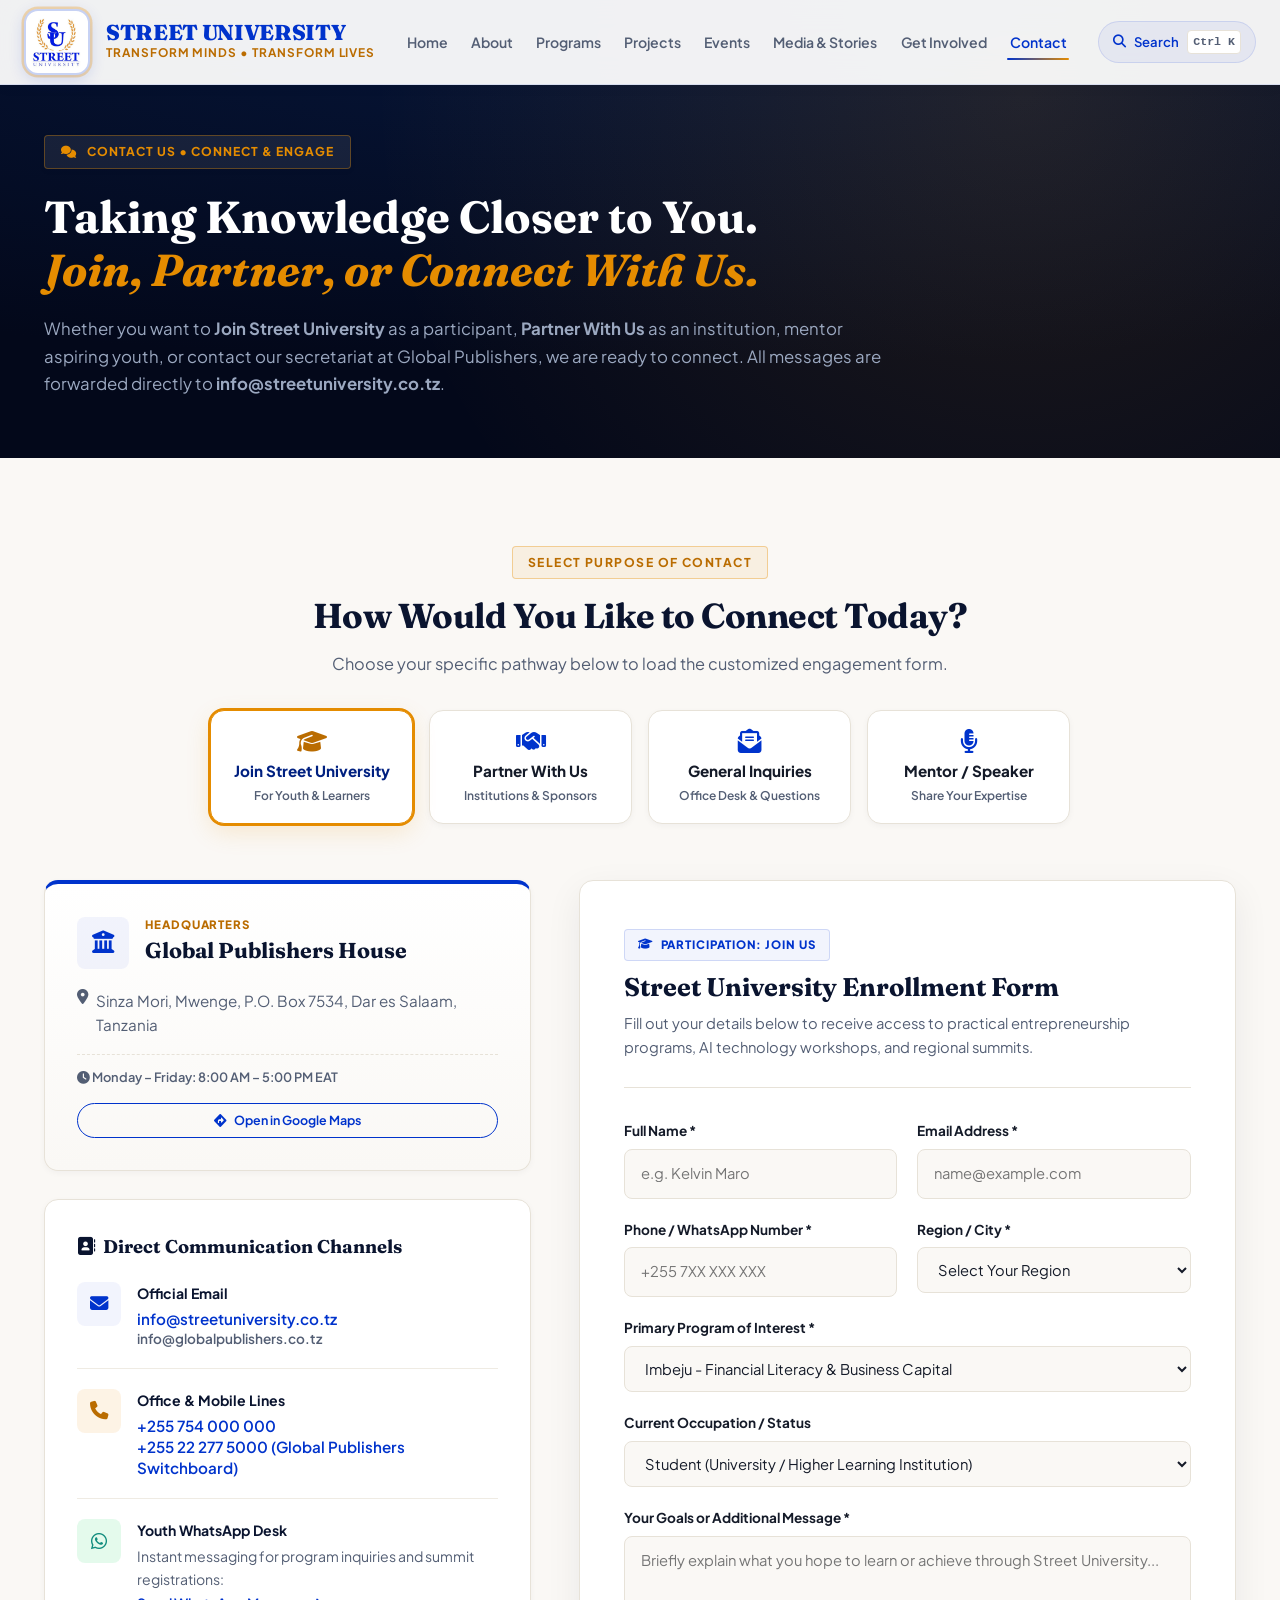
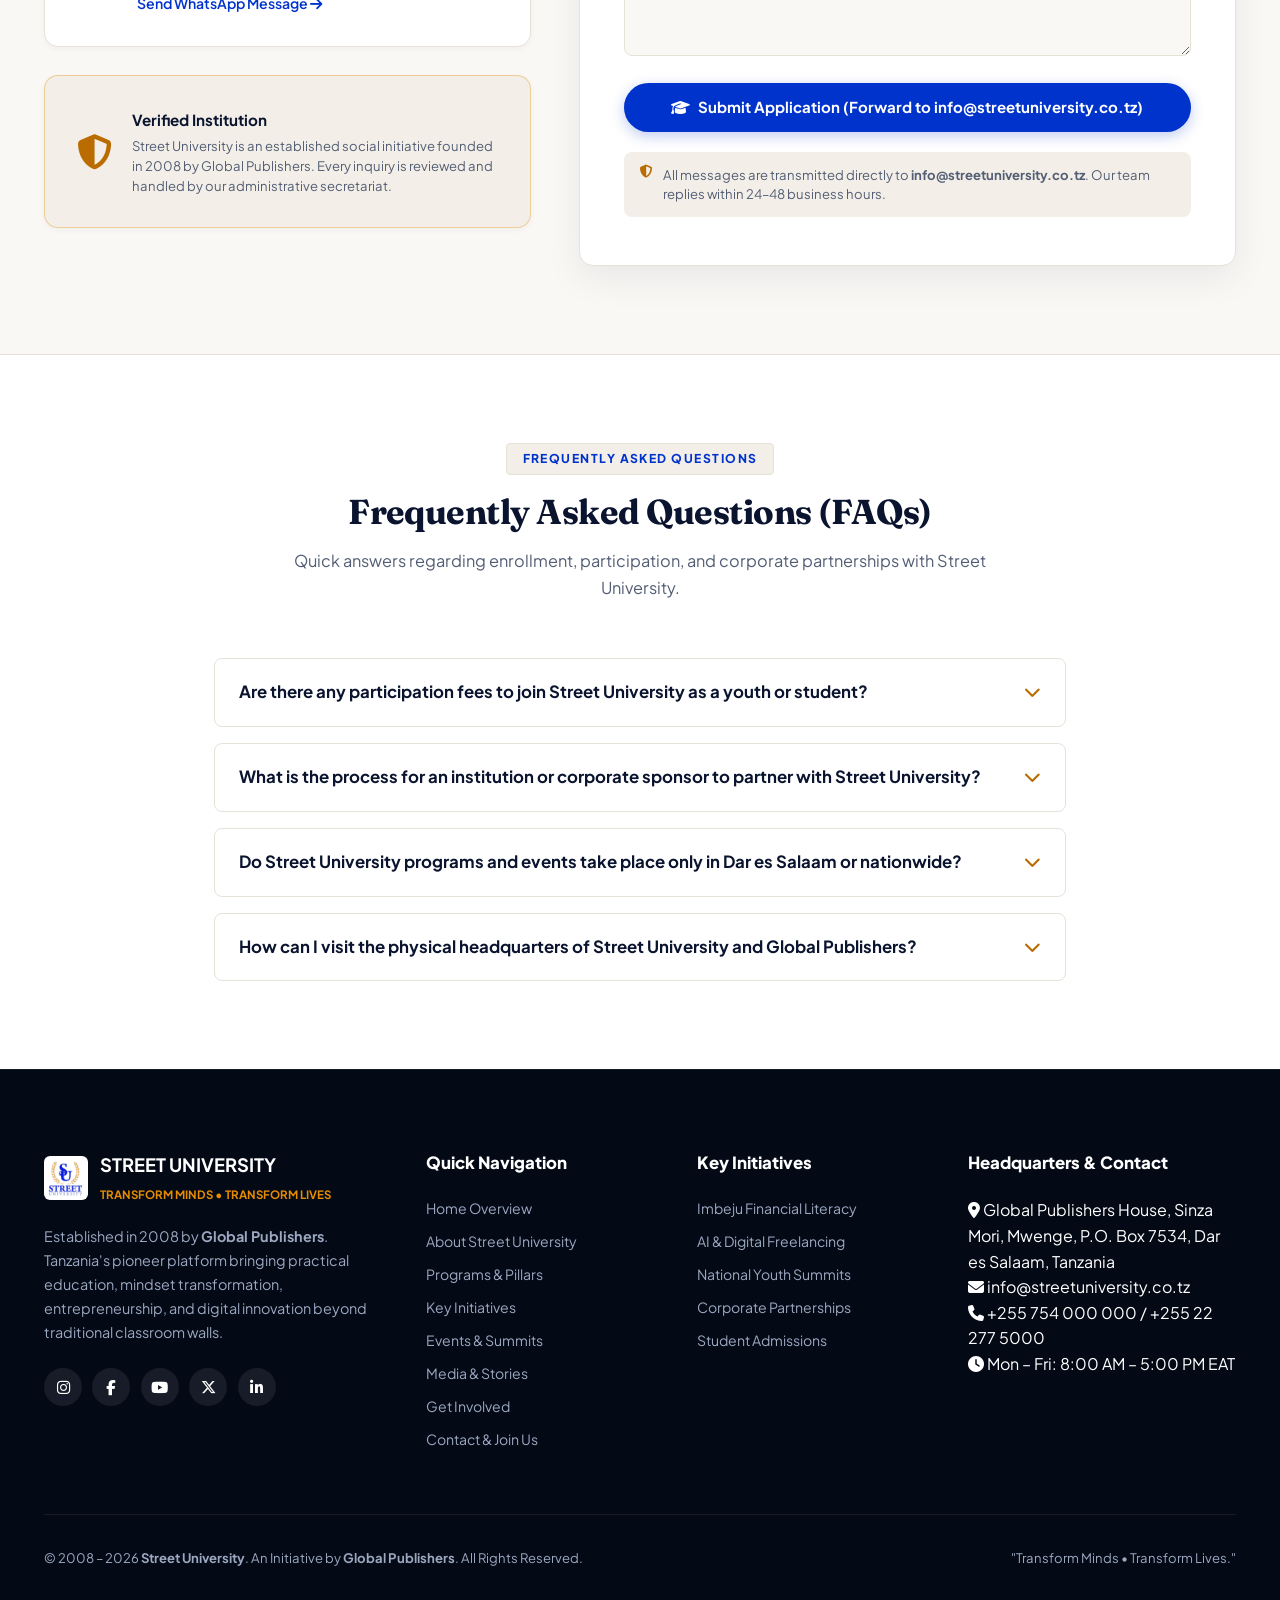
==== commit f8299eb8: "feat: translate site content to English, add main styles, and implement scroll-to-top feature" ====
--- a/contact.html
+++ b/contact.html
@@ -3,9 +3,9 @@
 <head>
   <meta charset="UTF-8">
   <meta name="viewport" content="width=device-width, initial-scale=1.0">
-  <title>Contact, Join & Partner | Street University Tanzania | Wasiliana Nasi</title>
-  <meta name="description" content="Wasiliana na Street University na Global Publishers. Jiunge kama mshiriki, shirikiana nasi kama mdau, au tuma maoni yako moja kwa moja kwa info@streetuniversity.co.tz.">
-  <meta name="keywords" content="Wasiliana na Street University, Jiunge na Street University, Partner with Street University, Global Publishers Sinza Mori, info@streetuniversity.co.tz, Eric Shigongo Contacts">
+  <title>Contact, Join & Partner | Street University Tanzania</title>
+  <meta name="description" content="Contact Street University and Global Publishers. Join as a participant, partner with us as an institution, or submit inquiries directly to info@streetuniversity.co.tz.">
+  <meta name="keywords" content="Contact Street University, Join Street University, Partner with Street University, Global Publishers Sinza Mori, info@streetuniversity.co.tz, Eric Shigongo Contacts">
   <meta name="author" content="Global Publishers & Street University">
   <meta name="robots" content="index, follow, max-image-preview:large">
   <link rel="canonical" href="https://streetuniversity.co.tz/contact.html">
@@ -18,17 +18,17 @@
   <meta property="og:type" content="website">
   <meta property="og:site_name" content="Street University">
   <meta property="og:title" content="Contact, Join & Partner | Street University Tanzania">
-  <meta property="og:description" content="Kituo rasmi cha mawasiliano, maombi ya kujiunga, na ushirikiano na Street University na Global Publishers.">
+  <meta property="og:description" content="Official contact center, student enrollment, and institutional partnership hub for Street University and Global Publishers.">
   <meta property="og:url" content="https://streetuniversity.co.tz/contact.html">
   <meta property="og:image" content="https://streetuniversity.co.tz/public/images/su%20logo.jpeg">
-  <meta property="og:locale" content="sw_TZ">
-  <meta property="og:locale:alternate" content="en_US">
+  <meta property="og:locale" content="en_US">
+  <meta property="og:locale:alternate" content="en_GB">
 
   <!-- Twitter Card -->
   <meta name="twitter:card" content="summary_large_image">
   <meta name="twitter:site" content="@StreetUnivTZ">
   <meta name="twitter:title" content="Contact, Join & Partner | Street University Tanzania">
-  <meta name="twitter:description" content="Kituo rasmi cha mawasiliano, maombi ya kujiunga, na ushirikiano na Street University.">
+  <meta name="twitter:description" content="Official contact center, student enrollment, and institutional partnership hub for Street University.">
   <meta name="twitter:image" content="https://streetuniversity.co.tz/public/images/su%20logo.jpeg">
 
   <link rel="icon" type="image/jpeg" href="public/images/su logo.jpeg">
@@ -80,7 +80,7 @@
     <div class="loader-text-group">
       <span class="loader-brand-title">STREET UNIVERSITY</span>
       <span class="loader-tagline">
-        Badili Fikra • Badili Maisha
+        Transform Minds • Transform Lives
         <span class="loader-dots"><span>.</span><span>.</span><span>.</span></span>
       </span>
     </div>
@@ -95,7 +95,7 @@
         <img src="public/images/su logo.jpeg" alt="Street University Logo" class="brand-logo-img">
         <div class="brand-info">
           <span class="brand-name">STREET UNIVERSITY</span>
-          <span class="brand-tagline">Badili Fikra • Badili Maisha</span>
+          <span class="brand-tagline">Transform Minds • Transform Lives</span>
         </div>
       </a>
 
@@ -135,11 +135,11 @@
         <div style="max-width:840px;">
           <div class="hero-editorial-kicker" style="background:rgba(255,255,255,0.08); border-color:var(--border-gold); color:var(--su-gold);">
             <i class="fa-solid fa-comments"></i>
-            <span>WASILIANA NASI • CONNECT & ENGAGE</span>
+            <span>CONTACT US • CONNECT & ENGAGE</span>
           </div>
           <h1>
             Taking Knowledge Closer to You. <br>
-            <em style="color:var(--su-gold); font-style:italic;">Jiunge, Shirikiana au Wasiliana Nasi.</em>
+            <em style="color:var(--su-gold); font-style:italic;">Join, Partner, or Connect With Us.</em>
           </h1>
           <p>
             Whether you want to <strong>Join Street University</strong> as a participant, <strong>Partner With Us</strong> as an institution, mentor aspiring youth, or contact our secretariat at Global Publishers, we are ready to connect. All messages are forwarded directly to <strong>info@streetuniversity.co.tz</strong>.
@@ -195,7 +195,7 @@
               <div class="dir-card-header">
                 <div class="dir-icon-badge"><i class="fa-solid fa-building-columns"></i></div>
                 <div>
-                  <span class="dir-kicker">Makao Makuu • Headquarters</span>
+                  <span class="dir-kicker">Headquarters</span>
                   <h4>Global Publishers House</h4>
                 </div>
               </div>
@@ -203,21 +203,21 @@
                 <i class="fa-solid fa-location-dot"></i> Sinza Mori, Mwenge, P.O. Box 7534, Dar es Salaam, Tanzania
               </p>
               <div class="dir-meta-strip">
-                <span><i class="fa-solid fa-clock"></i> Jumatatu – Ijumaa: 2:00 Asubuhi – 11:00 Jioni EAT</span>
+                <span><i class="fa-solid fa-clock"></i> Monday – Friday: 8:00 AM – 5:00 PM EAT</span>
               </div>
               <a href="https://maps.google.com" target="_blank" rel="noopener" class="btn btn-outline btn-sm" style="margin-top:1rem; width:100%; text-align:center;">
-                <i class="fa-solid fa-diamond-turn-right"></i> Fungua kwenye Google Maps
+                <i class="fa-solid fa-diamond-turn-right"></i> Open in Google Maps
               </a>
             </div>
 
             <!-- Direct Channels Card -->
             <div class="directory-card">
-              <h5 class="dir-section-title"><i class="fa-solid fa-address-book"></i> Njia za Mawasiliano ya Haraka</h5>
+              <h5 class="dir-section-title"><i class="fa-solid fa-address-book"></i> Direct Communication Channels</h5>
               
               <div class="contact-detail-row">
                 <div class="detail-icon blue"><i class="fa-solid fa-envelope"></i></div>
                 <div class="detail-text">
-                  <strong>Barua Pepe Rasmi</strong>
+                  <strong>Official Email</strong>
                   <a href="mailto:info@streetuniversity.co.tz">info@streetuniversity.co.tz</a>
                   <a href="mailto:info@globalpublishers.co.tz" style="color:var(--text-muted); font-size:0.85rem;">info@globalpublishers.co.tz</a>
                 </div>
@@ -226,7 +226,7 @@
               <div class="contact-detail-row">
                 <div class="detail-icon gold"><i class="fa-solid fa-phone"></i></div>
                 <div class="detail-text">
-                  <strong>Simu za Mezani & Mkononi</strong>
+                  <strong>Office & Mobile Lines</strong>
                   <a href="tel:+255754000000">+255 754 000 000</a>
                   <a href="tel:+255222775000">+255 22 277 5000 (Global Publishers Switchboard)</a>
                 </div>
@@ -235,10 +235,10 @@
               <div class="contact-detail-row">
                 <div class="detail-icon green"><i class="fa-brands fa-whatsapp"></i></div>
                 <div class="detail-text">
-                  <strong>Dawati la Vijana la WhatsApp</strong>
-                  <p style="font-size:0.88rem; color:var(--text-muted); margin-bottom:0.25rem;">Ujumbe wa haraka kwa ajili ya usajili na mikutano:</p>
+                  <strong>Youth WhatsApp Desk</strong>
+                  <p style="font-size:0.88rem; color:var(--text-muted); margin-bottom:0.25rem;">Instant messaging for program inquiries and summit registrations:</p>
                   <a href="https://wa.me/255754000000" target="_blank" rel="noopener" class="btn-link-action" style="font-size:0.88rem;">
-                    Tuma Ujumbe WhatsApp <i class="fa-solid fa-arrow-right"></i>
+                    Send WhatsApp Message <i class="fa-solid fa-arrow-right"></i>
                   </a>
                 </div>
               </div>
@@ -248,8 +248,8 @@
             <div class="directory-card trust-seal-card">
               <div class="trust-seal-icon"><i class="fa-solid fa-shield-halved"></i></div>
               <div>
-                <strong>Taasisi Iliyothibitishwa</strong>
-                <p>Street University ni mpango halisi uliosajiliwa tangu 2008 chini ya Global Publishers. Kila ujumbe unashughulikiwa na timu yetu ya usimamizi.</p>
+                <strong>Verified Institution</strong>
+                <p>Street University is an established social initiative founded in 2008 by Global Publishers. Every inquiry is reviewed and handled by our administrative secretariat.</p>
               </div>
             </div>
 
@@ -261,13 +261,13 @@
             <div class="form-header-bar">
               <div>
                 <span class="form-active-badge" id="form-active-badge">
-                  <i class="fa-solid fa-graduation-cap"></i> USHIRIKI: JIUNGE NASI
+                  <i class="fa-solid fa-graduation-cap"></i> PARTICIPATION: JOIN US
                 </span>
                 <h3 id="form-heading" style="font-family:var(--font-display); font-size:1.6rem; color:#0A142F; margin-top:0.4rem; margin-bottom:0.25rem;">
-                  Fomu ya Kujiunga na Street University
+                  Street University Enrollment Form
                 </h3>
                 <p id="form-subtext" style="color:var(--text-muted); font-size:0.92rem;">
-                  Jaza taarifa zako hapa chini kupokea fursa za mafunzo ya ujasiriamali, teknolojia ya AI, na semina mkoani kwako.
+                  Fill out your details below to receive access to practical entrepreneurship programs, AI technology workshops, and regional summits.
                 </p>
               </div>
             </div>
@@ -281,24 +281,24 @@
               <!-- Common Contact Details -->
               <div class="form-group-row">
                 <div class="form-group">
-                  <label for="contact-hub-name">Jina Kamili (Full Name) *</label>
-                  <input type="text" id="contact-hub-name" name="name" class="form-control" placeholder="Mfano: Kelvin Maro" required>
-                </div>
-                <div class="form-group">
-                  <label for="contact-hub-email">Barua Pepe (Email Address) *</label>
+                  <label for="contact-hub-name">Full Name *</label>
+                  <input type="text" id="contact-hub-name" name="name" class="form-control" placeholder="e.g. Kelvin Maro" required>
+                </div>
+                <div class="form-group">
+                  <label for="contact-hub-email">Email Address *</label>
                   <input type="email" id="contact-hub-email" name="email" class="form-control" placeholder="name@example.com" required>
                 </div>
               </div>
 
               <div class="form-group-row">
                 <div class="form-group">
-                  <label for="contact-hub-phone">Namba ya Simu / WhatsApp *</label>
+                  <label for="contact-hub-phone">Phone / WhatsApp Number *</label>
                   <input type="tel" id="contact-hub-phone" name="phone" class="form-control" placeholder="+255 7XX XXX XXX" required>
                 </div>
                 <div class="form-group">
-                  <label for="contact-hub-region">Mkoa / Jiji Ulilopo (Region) *</label>
+                  <label for="contact-hub-region">Region / City *</label>
                   <select id="contact-hub-region" name="region" class="form-control" required>
-                    <option value="">Chagua Mkoa wako</option>
+                    <option value="">Select Your Region</option>
                     <option value="Dar es Salaam">Dar es Salaam</option>
                     <option value="Dodoma">Dodoma</option>
                     <option value="Mwanza">Mwanza</option>
@@ -309,7 +309,7 @@
                     <option value="Kilimanjaro">Kilimanjaro</option>
                     <option value="Zanzibar">Zanzibar</option>
                     <option value="Kagera">Kagera</option>
-                    <option value="Mkoa Mwingine">Mkoa Mwingine (Other Region)</option>
+                    <option value="Other Region">Other Region</option>
                   </select>
                 </div>
               </div>
@@ -317,23 +317,23 @@
               <!-- DYNAMIC BLOCK: Join Us Specific Fields -->
               <div id="dynamic-join-fields" class="dynamic-form-block">
                 <div class="form-group">
-                  <label for="hub-interest-program">Mpango Unaoupendelea Zaidi (Program of Interest) *</label>
+                  <label for="hub-interest-program">Primary Program of Interest *</label>
                   <select id="hub-interest-program" name="interest_program" class="form-control">
-                    <option value="Imbeju Financial Literacy & Empowerment">Imbeju - Elimu ya Fedha & Mtaji wa Biashara</option>
-                    <option value="AI & Digital Tech Skills">Teknolojia ya AI & Ujuzi wa Kidijitali</option>
-                    <option value="Youth Entrepreneurship Summit">Kongamano Kubwa la Kitaifa la Vijana</option>
-                    <option value="Street Mentorship Circles">Ushauri wa Kibiashara (Mentorship Circles)</option>
-                    <option value="All Programs">Programu Zote za Street University</option>
+                    <option value="Imbeju Financial Literacy & Empowerment">Imbeju - Financial Literacy & Business Capital</option>
+                    <option value="AI & Digital Tech Skills">AI Technology & Digital Skills</option>
+                    <option value="Youth Entrepreneurship Summit">National Youth Entrepreneurship Summit</option>
+                    <option value="Street Mentorship Circles">Business Mentorship Circles</option>
+                    <option value="All Programs">All Street University Programs</option>
                   </select>
                 </div>
                 <div class="form-group">
-                  <label for="hub-learner-status">Hali Yako ya Sasa (Current Occupation / Status)</label>
+                  <label for="hub-learner-status">Current Occupation / Status</label>
                   <select id="hub-learner-status" name="occupation" class="form-control">
-                    <option value="Student (Chuo Kikuu / Shule)">Mwanafunzi (Chuo Kikuu / Taasisi ya Elimu)</option>
-                    <option value="Emerging Entrepreneur (Mjasiriamali)">Mjasiriamali Mwenye Biashara</option>
-                    <option value="Aspiring Business Owner (Mtarajiwa)">Mtarajiwa Kuanzisha Biashara</option>
-                    <option value="Employed Professional">Mwajiriwa / Mfanyakazi</option>
-                    <option value="Job Seeker">Mtafuta Ajira / Kazi</option>
+                    <option value="Student (University / College)">Student (University / Higher Learning Institution)</option>
+                    <option value="Active Entrepreneur / Business Owner">Active Entrepreneur / Business Owner</option>
+                    <option value="Aspiring Entrepreneur">Aspiring Entrepreneur</option>
+                    <option value="Employed Professional">Employed Professional</option>
+                    <option value="Job Seeker">Job Seeker</option>
                   </select>
                 </div>
               </div>
@@ -341,17 +341,17 @@
               <!-- DYNAMIC BLOCK: Partner Specific Fields (Hidden by default, shown when partner selected) -->
               <div id="dynamic-partner-fields" class="dynamic-form-block" style="display:none;">
                 <div class="form-group">
-                  <label for="hub-org-name">Jina la Taasisi / Kampuni (Organization Name) *</label>
-                  <input type="text" id="hub-org-name" name="organization_name" class="form-control" placeholder="Mfano: Benki, Shirika la Maendeleo, Kampuni">
-                </div>
-                <div class="form-group">
-                  <label for="hub-partnership-type">Aina ya Ushirikiano Unaopendekezwa (Partnership Type)</label>
+                  <label for="hub-org-name">Organization / Company Name *</label>
+                  <input type="text" id="hub-org-name" name="organization_name" class="form-control" placeholder="e.g. Commercial Bank, Development Agency, Enterprise">
+                </div>
+                <div class="form-group">
+                  <label for="hub-partnership-type">Proposed Partnership Type</label>
                   <select id="hub-partnership-type" name="partnership_type" class="form-control">
-                    <option value="Corporate Sponsorship & CSR">Ufadhili wa CSR & Uwezeshaji wa Vijana</option>
-                    <option value="Program Co-Creation (Imbeju / AI)">Kuandaa Programu ya Pamoja (AI / Elimu ya Fedha)</option>
-                    <option value="Regional Tour Hosting">Mwenyeji wa Ziara ya Mikoani (Regional Tour Host)</option>
-                    <option value="Technology or Resource Grant">Msaada wa Vifaa au Teknolojia</option>
-                    <option value="Other Collaboration">Ushirikiano Mwingine</option>
+                    <option value="Corporate Sponsorship & CSR">Corporate Sponsorship & Youth Empowerment</option>
+                    <option value="Program Co-Creation (Imbeju / AI)">Program Co-Creation (Financial Literacy / AI Skills)</option>
+                    <option value="Regional Tour Hosting">Regional Tour Host / Venue Partner</option>
+                    <option value="Technology or Resource Grant">Technology or Resource Grant</option>
+                    <option value="Other Collaboration">Other Collaboration</option>
                   </select>
                 </div>
               </div>
@@ -359,25 +359,25 @@
               <!-- DYNAMIC BLOCK: Mentor / Speaker Fields -->
               <div id="dynamic-mentor-fields" class="dynamic-form-block" style="display:none;">
                 <div class="form-group">
-                  <label for="hub-mentor-expertise">Eneo Lako la Utaalamu (Area of Expertise) *</label>
-                  <input type="text" id="hub-mentor-expertise" name="expertise" class="form-control" placeholder="Mfano: Masoko ya Kidijitali, Fedha, Kilimo Biashara, Uongozi">
+                  <label for="hub-mentor-expertise">Area of Expertise *</label>
+                  <input type="text" id="hub-mentor-expertise" name="expertise" class="form-control" placeholder="e.g. Digital Marketing, Finance, Agribusiness, Leadership">
                 </div>
               </div>
 
               <!-- Message / Proposal Block -->
               <div class="form-group">
-                <label for="contact-hub-message" id="label-message">Ujumbe Wako au Maelezo ya Ziada (Message) *</label>
-                <textarea id="contact-hub-message" name="message" class="form-control" rows="4" placeholder="Andika maelezo yako au kile unachopenda kukifahamu..." required></textarea>
+                <label for="contact-hub-message" id="label-message">Your Message or Additional Details *</label>
+                <textarea id="contact-hub-message" name="message" class="form-control" rows="4" placeholder="Share your goals, questions, or proposed collaboration details..." required></textarea>
               </div>
 
               <!-- Submit Button & Email Guarantee -->
               <button type="submit" class="btn btn-primary btn-lg" id="btn-submit-hub" style="width:100%; justify-content:center;">
-                <i class="fa-solid fa-paper-plane"></i> Tuma Maombi / Ujumbe (Forward to info@streetuniversity.co.tz)
+                <i class="fa-solid fa-paper-plane"></i> Submit Application / Inquiry (Forward to info@streetuniversity.co.tz)
               </button>
               
               <div class="form-footer-guarantee">
                 <i class="fa-solid fa-shield-halved" style="color:var(--su-gold-dark);"></i>
-                <span>Barua pepe zote zinatumwa moja kwa moja kwenda <strong>info@streetuniversity.co.tz</strong>. Timu yetu inajibu ndani ya saa 24-48 za kazi.</span>
+                <span>All messages are transmitted directly to <strong>info@streetuniversity.co.tz</strong>. Our team replies within 24–48 business hours.</span>
               </div>
             </form>
 
@@ -394,49 +394,49 @@
     <section class="section-padding" style="background:#FFFFFF;">
       <div class="container" style="max-width:900px;">
         <div class="section-header">
-          <span class="section-tag">Maswali ya Mara kwa Mara</span>
-          <h2 class="section-title">Maswali Yanayoulizwa Mara kwa Mara (FAQs)</h2>
-          <p class="section-desc">Majibu ya haraka kuhusu kujiunga, kushiriki, na kushirikiana na Street University.</p>
+          <span class="section-tag">Frequently Asked Questions</span>
+          <h2 class="section-title">Frequently Asked Questions (FAQs)</h2>
+          <p class="section-desc">Quick answers regarding enrollment, participation, and corporate partnerships with Street University.</p>
         </div>
 
         <div class="faq-accordion-group">
           <div class="faq-item">
             <button class="faq-question" type="button">
-              <span>Je, kuna gharama zozote za kujiunga na Street University kama kijana au mwanafunzi?</span>
+              <span>Are there any participation fees to join Street University as a youth or student?</span>
               <i class="fa-solid fa-chevron-down"></i>
             </button>
             <div class="faq-answer">
-              <p>Hapana. Street University ilianzishwa na Global Publishers kama mpango wa kijamii unaolenga kutoa maarifa ya vitendo bure au kwa ushirikiano wa wadau ili kila kijana aweze kujifunza bila kikwazo cha ada.</p>
+              <p>No. Street University was established by Global Publishers as a social empowerment initiative designed to provide practical knowledge free of charge or through partner sponsorships so no young person is held back by fees.</p>
             </div>
           </div>
 
           <div class="faq-item">
             <button class="faq-question" type="button">
-              <span>Taasisi yetu inatakiwa kufanya nini ili kuwa Mshirika (Partner) wa Street University?</span>
+              <span>What is the process for an institution or corporate sponsor to partner with Street University?</span>
               <i class="fa-solid fa-chevron-down"></i>
             </button>
             <div class="faq-answer">
-              <p>Unaweza kuchagua sehemu ya <strong>"Partner With Us"</strong> kwenye fomu hapo juu au kutuma pendekezo lako moja kwa moja kwa <strong>info@streetuniversity.co.tz</strong>. Timu yetu ya ushirikiano itawasiliana nanyi kujadili mpango kazi na namna ya kushirikiana.</p>
+              <p>You can select the <strong>"Partner With Us"</strong> option in the form above or send your proposal directly to <strong>info@streetuniversity.co.tz</strong>. Our partnerships team will connect with your leadership to explore strategic alignment.</p>
             </div>
           </div>
 
           <div class="faq-item">
             <button class="faq-question" type="button">
-              <span>Je, Street University inafanyika Dar es Salaam pekee au mikoa mingine pia?</span>
+              <span>Do Street University programs and events take place only in Dar es Salaam or nationwide?</span>
               <i class="fa-solid fa-chevron-down"></i>
             </button>
             <div class="faq-answer">
-              <p>Street University inafanyika kote nchini Tanzania. Tumeshafanya makongamano makubwa Mwanza, Dodoma, Arusha, Mbeya, Morogoro, Tanga, na Zanzibar. Unaweza kufuatilia ukurasa wetu wa Events kwa ratiba ya msimu huu.</p>
+              <p>Street University operates nationwide across Tanzania. We have convened landmark summits in Mwanza, Dodoma, Arusha, Mbeya, Morogoro, Tanga, and Zanzibar. Visit our Events page for the upcoming tour schedule.</p>
             </div>
           </div>
 
           <div class="faq-item">
             <button class="faq-question" type="button">
-              <span>Natafuta ofisi za Street University na Global Publishers, ninawezaje kufika?</span>
+              <span>How can I visit the physical headquarters of Street University and Global Publishers?</span>
               <i class="fa-solid fa-chevron-down"></i>
             </button>
             <div class="faq-answer">
-              <p>Ofisi zetu kuu zipo jengo la <strong>Global Publishers House</strong>, Sinza Mori, Mwenge, Dar es Salaam. Karibu siku zote za kazi kuanzia saa 2:00 Asubuhi hadi 11:00 Jioni.</p>
+              <p>Our headquarters are located at <strong>Global Publishers House</strong>, Sinza Mori, Mwenge, Dar es Salaam. We welcome visitors Monday through Friday between 8:00 AM and 5:00 PM EAT.</p>
             </div>
           </div>
         </div>
@@ -456,7 +456,7 @@
             <img src="public/images/su logo.jpeg" alt="Street University Logo" style="width:44px; height:44px; border-radius:6px; background:#FFFFFF; padding:2px;">
             <div>
               <strong style="font-size:1.15rem; color:#FFFFFF; display:block;">STREET UNIVERSITY</strong>
-              <span style="font-size:0.72rem; color:var(--su-gold); font-weight:700; text-transform:uppercase;">Badili Fikra • Badili Maisha</span>
+              <span style="font-size:0.72rem; color:var(--su-gold); font-weight:700; text-transform:uppercase;">Transform Minds • Transform Lives</span>
             </div>
           </div>
           <p>
@@ -509,7 +509,7 @@
 
       <div class="footer-bottom-bar">
         <p>&copy; 2008 – 2026 <strong>Street University</strong>. An Initiative by <strong>Global Publishers</strong>. All Rights Reserved.</p>
-        <p class="tagline-bottom">"Badili Fikra • Badili Maisha."</p>
+        <p class="tagline-bottom">"Transform Minds • Transform Lives."</p>
       </div>
     </div>
   </footer>
@@ -545,6 +545,15 @@
     </div>
   </div>
 
+  <!-- Floating Back to Top Button with SVG Progress Ring -->
+  <button id="scroll-to-top" class="scroll-to-top-btn" aria-label="Scroll back to top" title="Scroll to Top">
+    <svg class="scroll-progress-svg" viewBox="0 0 48 48">
+      <circle class="scroll-progress-bg" cx="24" cy="24" r="20"></circle>
+      <circle class="scroll-progress-bar" cx="24" cy="24" r="20"></circle>
+    </svg>
+    <i class="fa-solid fa-arrow-up"></i>
+  </button>
+
   <script src="js/main.js"></script>
 </body>
 </html>
--- a/css/styles.css
+++ b/css/styles.css
@@ -1,7 +1,7 @@
 /* ==========================================================================
    STREET UNIVERSITY - MODERN DESIGN SYSTEM & STYLESHEET
    Brand Colors from Logo: Royal Blue (#0033CC) & Laurel Gold (#F5A623)
-   "Badili Fikra. Badili Maisha."
+   "Transform Minds • Transform Lives."
    ========================================================================== */
 
 @import url('https://fonts.googleapis.com/css2?family=Fraunces:ital,opsz,wght@0,9..144,500;0,9..144,600;0,9..144,700;0,9..144,800;1,9..144,400;1,9..144,600&family=Plus+Jakarta+Sans:wght@300;400;500;600;700;800&display=swap');
@@ -74,6 +74,10 @@
   font-size: 16px;
   text-rendering: optimizeLegibility;
   -webkit-font-smoothing: antialiased;
+  width: 100%;
+  max-width: 100%;
+  overflow-x: hidden;
+  overflow-x: clip;
 }
 
 body {
@@ -81,7 +85,16 @@
   background-color: var(--bg-page);
   color: var(--text-main);
   line-height: 1.6;
+  width: 100%;
+  max-width: 100%;
+  min-height: 100vh;
+  min-height: 100dvh;
+  margin: 0;
+  padding: 0;
   overflow-x: hidden;
+  overflow-x: clip;
+  position: static;
+  -webkit-overflow-scrolling: touch;
 }
 
 img, video {
@@ -139,22 +152,27 @@
    HEADER & NAVBAR
    ========================================================================== */
 .site-header {
-  position: fixed;
-  top: 0;
-  left: 0;
-  right: 0;
-  z-index: 1000;
-  background: rgba(255, 255, 255, 0.92);
+  position: fixed !important;
+  top: 0 !important;
+  left: 0 !important;
+  right: 0 !important;
+  width: 100% !important;
+  max-width: 100% !important;
+  z-index: 10000 !important;
+  background: rgba(255, 255, 255, 0.94);
   backdrop-filter: blur(16px);
   -webkit-backdrop-filter: blur(16px);
-  border-bottom: 1px solid rgba(0, 51, 204, 0.08);
-  transition: all 0.35s cubic-bezier(0.4, 0, 0.2, 1);
+  border-bottom: 1px solid rgba(0, 51, 204, 0.1);
+  box-shadow: 0 2px 12px rgba(6, 22, 58, 0.05);
+  transform: none !important;
+  -webkit-transform: none !important;
+  transition: height 0.25s ease, background 0.25s ease, box-shadow 0.25s ease;
 }
 
 .site-header.scrolled {
   background: rgba(255, 255, 255, 0.98);
-  box-shadow: 0 4px 22px rgba(6, 22, 58, 0.09);
-  border-bottom-color: rgba(0, 51, 204, 0.12);
+  box-shadow: 0 4px 20px rgba(6, 22, 58, 0.1);
+  border-bottom-color: rgba(0, 51, 204, 0.14);
   padding: 0;
 }
 
@@ -162,14 +180,14 @@
   display: flex;
   align-items: center;
   justify-content: space-between;
-  height: 92px;
+  height: 84px;
   max-width: 1400px;
   width: 100%;
-  transition: height 0.35s cubic-bezier(0.4, 0, 0.2, 1);
+  transition: height 0.28s cubic-bezier(0.4, 0, 0.2, 1);
 }
 
 .site-header.scrolled .nav-container {
-  height: 64px;
+  height: 62px;
 }
 
 .brand-link {
@@ -418,7 +436,6 @@
 
 body.nav-open {
   overflow: hidden !important;
-  touch-action: none;
 }
 
 /* Polished Mobile Toggle */
@@ -714,7 +731,8 @@
 .ticker-ribbon-wrapper {
   position: relative;
   width: 100%;
-  overflow: visible;
+  max-width: 100%;
+  overflow: hidden;
   z-index: 15;
 }
 
@@ -3044,83 +3062,198 @@
     display: none;
   }
 
-  /* Polished Mobile Navigation Drawer */
-  .nav-menu {
-    position: fixed;
-    top: 84px;
-    left: 0;
-    right: 0;
-    bottom: 0;
-    max-height: calc(100vh - 84px);
-    background: rgba(255, 255, 255, 0.98);
-    backdrop-filter: blur(18px);
-    -webkit-backdrop-filter: blur(18px);
-    flex-direction: column;
-    align-items: stretch;
-    padding: 1.15rem 1.25rem 2.5rem;
-    gap: 0.3rem;
-    margin: 0;
-    box-shadow: 0 20px 40px rgba(8, 20, 50, 0.16);
-    border-top: 1px solid var(--border-light);
-    border-bottom: 3px solid var(--su-gold);
-    transform: translateY(-105%);
-    opacity: 0;
-    visibility: hidden;
-    overflow-y: auto;
-    -webkit-overflow-scrolling: touch;
-    transition: transform 0.35s cubic-bezier(0.16, 1, 0.3, 1), opacity 0.28s ease, visibility 0.28s ease;
-    z-index: 999;
-  }
-
-  .site-header.scrolled .nav-menu {
-    top: 60px;
-    max-height: calc(100vh - 60px);
-  }
-
-  .nav-menu.active {
-    transform: translateY(0);
-    opacity: 1;
-    visibility: visible;
-  }
-
-  .nav-link {
+  /* Navbar on Mobile: Show Logo and Brand Title */
+  .brand-link {
     display: flex;
     align-items: center;
-    justify-content: space-between;
-    padding: 0.72rem 1rem;
-    font-size: 0.92rem;
-    font-weight: 650;
-    color: #17213A;
-    border-radius: var(--radius-sm);
-    background: transparent;
-    border-bottom: 1px solid rgba(0, 0, 0, 0.04);
-    transition: all 0.22s ease;
-  }
+    gap: 0.65rem;
+    flex-shrink: 0;
+  }
+
+  .brand-info {
+    display: flex !important;
+    flex-direction: column;
+  }
+
+  .brand-name {
+    font-family: var(--font-display);
+    font-size: 1.12rem;
+    font-weight: 850;
+    color: var(--su-blue);
+    letter-spacing: -0.015em;
+    line-height: 1.1;
+    white-space: nowrap;
+  }
+
+  .site-header.scrolled .brand-name {
+    font-size: 0.98rem;
+  }
+
+  .brand-tagline {
+    font-size: 0.58rem;
+    font-weight: 700;
+    color: var(--su-gold-dark);
+    text-transform: uppercase;
+    letter-spacing: 0.06em;
+    white-space: nowrap;
+  }
+
+  .site-header.scrolled .brand-tagline {
+    font-size: 0.52rem;
+  }
+
+  .nav-container {
+    height: 58px !important;
+  }
+
+  .site-header.scrolled .nav-container {
+    height: 50px !important;
+  }
+
+  .brand-logo-img {
+    width: 40px;
+    height: 40px;
+    border-radius: 9px;
+    flex-shrink: 0;
+  }
+
+  .site-header.scrolled .brand-logo-img {
+    width: 34px;
+    height: 34px;
+    border-radius: 7px;
+  }
+
+  /* ==========================================================================
+     SHARP FLOATING WINDOW MOBILE MENU (COMPACT 2-COL GRID - ZERO SCROLL REQUIRED)
+     ========================================================================== */
+  .nav-menu {
+    position: fixed !important;
+    top: calc(58px + env(safe-area-inset-top, 0px)) !important;
+    left: 8px !important;
+    right: 8px !important;
+    max-width: 420px !important;
+    margin: 0 auto !important;
+    max-height: calc(100dvh - 66px - env(safe-area-inset-top, 0px) - env(safe-area-inset-bottom, 0px)) !important;
+    overflow-y: auto !important;
+    -webkit-overflow-scrolling: touch !important;
+    overscroll-behavior: contain;
+    touch-action: pan-y !important;
+    background: #FFFFFF !important;
+    border-radius: 14px !important;
+    border: 1.5px solid rgba(0, 51, 204, 0.18) !important;
+    box-shadow: 
+      0 16px 40px rgba(6, 18, 48, 0.28),
+      0 0 0 1px rgba(229, 140, 0, 0.22),
+      0 4px 12px rgba(0, 0, 0, 0.1) !important;
+    display: grid !important;
+    grid-template-columns: repeat(2, 1fr) !important;
+    gap: 0.35rem !important;
+    padding: 0.55rem 0.5rem 0.5rem !important;
+    transform: translateY(-8px) scale(0.98) !important;
+    opacity: 0 !important;
+    visibility: hidden !important;
+    transition: transform 0.2s cubic-bezier(0.16, 1, 0.3, 1), opacity 0.18s ease, visibility 0.18s ease !important;
+    z-index: 10001 !important;
+  }
+
+  .site-header.scrolled .nav-menu {
+    top: calc(50px + env(safe-area-inset-top, 0px)) !important;
+  }
+
+  .nav-menu.active {
+    transform: translateY(0) scale(1) !important;
+    opacity: 1 !important;
+    visibility: visible !important;
+  }
+
+  /* Sharp Window Header */
+  .nav-menu::before {
+    content: '★ STREET UNIVERSITY • DIRECTORY';
+    grid-column: span 2;
+    display: flex;
+    align-items: center;
+    font-family: var(--font-sans);
+    font-size: 0.66rem;
+    font-weight: 800;
+    color: var(--su-blue);
+    text-transform: uppercase;
+    letter-spacing: 0.08em;
+    padding: 0 0.25rem 0.35rem;
+    border-bottom: 1px solid var(--border-light);
+    margin-bottom: 0.1rem;
+  }
+
+  /* Sharp Grid Option Cards */
+  .nav-link {
+    display: flex !important;
+    align-items: center !important;
+    gap: 0.38rem !important;
+    padding: 0.42rem 0.55rem !important;
+    font-size: 0.78rem !important;
+    font-weight: 700 !important;
+    color: #121A2C !important;
+    background: #FAF8F5 !important;
+    border: 1px solid var(--border-light) !important;
+    border-radius: 8px !important;
+    text-decoration: none !important;
+    transition: all 0.15s ease !important;
+    min-height: 36px !important;
+    white-space: nowrap !important;
+    overflow: hidden !important;
+    text-overflow: ellipsis !important;
+  }
+
+  /* Category Icons for Sharp Display */
+  .nav-link::before {
+    display: inline-flex;
+    align-items: center;
+    justify-content: center;
+    font-size: 0.9rem;
+    flex-shrink: 0;
+  }
+
+  .nav-link[href*="about"]::before { content: '🏛️'; }
+  .nav-link[href*="what-we-do"]::before { content: '⚡'; }
+  .nav-link[href*="programs"]::before { content: '🎓'; }
+  .nav-link[href*="projects"]::before { content: '🚀'; }
+  .nav-link[href*="journey"]::before { content: '⏳'; }
+  .nav-link[href*="impact"]::before { content: '📊'; }
+  .nav-link[href*="events"]::before { content: '📅'; }
+  .nav-link[href*="media"]::before { content: '📸'; }
+  .nav-link[href*="get-involved"]::before { content: '🤝'; }
+  .nav-link[href*="contact"]::before { content: '✉️'; }
 
   .nav-link::after {
-    content: '›';
-    position: static;
-    width: auto;
-    height: auto;
-    background: none;
-    font-size: 1.2rem;
-    line-height: 1;
-    color: var(--su-gold);
-    transition: transform 0.2s ease;
-  }
-
-  .nav-link:hover,
+    display: none;
+  }
+
+  .nav-link:hover {
+    background: #FFFFFF;
+    border-color: var(--su-gold);
+    color: var(--su-blue);
+    transform: translateY(-1px);
+    box-shadow: 0 4px 10px rgba(0, 51, 204, 0.08);
+  }
+
   .nav-link.active {
-    background: var(--su-blue-subtle);
-    color: var(--su-blue);
-    padding-left: 1.25rem;
-    border-bottom-color: transparent;
-  }
-
-  .nav-link:hover::after,
-  .nav-link.active::after {
-    width: auto;
-    transform: translateX(3px);
+    background: var(--su-blue);
+    color: #FFFFFF !important;
+    border-color: var(--su-blue);
+    box-shadow: 0 4px 12px rgba(0, 51, 204, 0.25);
+  }
+
+  /* Sharp Window Footer Notice */
+  .nav-menu::after {
+    content: 'info@streetuniversity.co.tz • Dar es Salaam, TZ';
+    grid-column: span 2;
+    display: block;
+    font-size: 0.64rem;
+    font-weight: 600;
+    color: var(--text-muted);
+    text-align: center;
+    padding-top: 0.35rem;
+    border-top: 1px dashed var(--border-light);
+    margin-top: 0.15rem;
   }
 
   .mobile-toggle {
@@ -3138,44 +3271,75 @@
   }
 
   .container {
-    padding-left: 1.25rem;
-    padding-right: 1.25rem;
+    padding-left: 1rem;
+    padding-right: 1rem;
+  }
+
+  .section-padding {
+    padding: 2.5rem 0 !important;
+  }
+
+  .section-header {
+    margin-bottom: 1.65rem !important;
+  }
+
+  .section-title {
+    font-size: clamp(1.45rem, 5vw, 1.85rem) !important;
+    margin-bottom: 0.5rem !important;
+  }
+
+  .section-lead {
+    font-size: 0.88rem !important;
+    line-height: 1.5 !important;
   }
 
   .hero-section {
-    padding-top: 110px;
-    padding-bottom: 3.5rem;
+    padding-top: 76px !important;
+    padding-bottom: 2.25rem !important;
+  }
+
+  .hero-title {
+    font-size: clamp(1.75rem, 6.5vw, 2.25rem) !important;
+    line-height: 1.15 !important;
+    margin-bottom: 0.75rem !important;
+  }
+
+  .hero-subtitle {
+    font-size: 0.9rem !important;
+    line-height: 1.55 !important;
+    margin-bottom: 1.15rem !important;
   }
 
   .hero-main-img {
-    height: 320px;
+    height: 240px !important;
   }
 
   .hero-archive-stamp {
-    top: 14px;
-    right: 14px;
-    padding: 0.35rem 0.65rem;
+    top: 12px;
+    right: 12px;
+    padding: 0.3rem 0.6rem;
+    font-size: 0.68rem;
   }
 
   .domains-grid,
   .programs-grid {
     grid-template-columns: 1fr;
-    gap: 1.25rem;
+    gap: 1rem;
   }
 
   .why-su-box {
-    padding: 2rem 1.5rem;
+    padding: 1.5rem 1.25rem;
   }
 
   .footer-top-grid {
     grid-template-columns: 1fr;
-    gap: 2rem;
+    gap: 1.75rem;
   }
 
   .modal-dialog {
     max-width: 95vw;
     margin: 1rem auto;
-    padding: 1.5rem;
+    padding: 1.25rem;
     max-height: 90vh;
   }
 }
@@ -3186,87 +3350,147 @@
   }
 
   .container {
-    padding-left: 1rem;
-    padding-right: 1rem;
+    padding-left: 0.85rem;
+    padding-right: 0.85rem;
+  }
+
+  .section-padding {
+    padding: 2rem 0 !important;
   }
 
   .nav-container {
-    height: 72px;
+    height: 56px !important;
   }
 
   .site-header.scrolled .nav-container {
-    height: 56px;
+    height: 48px !important;
+  }
+
+  .header-actions {
+    gap: 0.4rem;
   }
 
   .brand-link {
-    gap: 0.65rem;
+    gap: 0.45rem;
+  }
+
+  .brand-info {
+    display: flex !important;
+    flex-direction: column;
+  }
+
+  .brand-name {
+    font-family: var(--font-display);
+    font-size: 0.96rem;
+    line-height: 1.1;
+    white-space: nowrap;
+  }
+
+  .site-header.scrolled .brand-name {
+    font-size: 0.86rem;
+  }
+
+  .brand-tagline {
+    font-size: 0.5rem;
+    letter-spacing: 0.04em;
+    white-space: nowrap;
+  }
+
+  .site-header.scrolled .brand-tagline {
+    font-size: 0.44rem;
   }
 
   .brand-logo-img {
-    width: 48px;
-    height: 48px;
-    border-radius: 10px;
+    width: 38px;
+    height: 38px;
+    border-radius: 9px;
+    flex-shrink: 0;
   }
 
   .site-header.scrolled .brand-logo-img {
-    width: 36px;
-    height: 36px;
-    border-radius: 8px;
-  }
-
-  .brand-name {
-    font-size: 1.08rem;
-  }
-
-  .site-header.scrolled .brand-name {
-    font-size: 0.94rem;
-  }
-
-  .brand-tagline {
-    font-size: 0.58rem;
-  }
-
-  .site-header.scrolled .brand-tagline {
-    font-size: 0.52rem;
+    width: 32px;
+    height: 32px;
+    border-radius: 7px;
   }
 
   .nav-menu {
-    top: 72px;
-    max-height: calc(100vh - 72px);
+    top: calc(56px + env(safe-area-inset-top, 0px)) !important;
+    left: 6px !important;
+    right: 6px !important;
+    border-radius: 12px !important;
+    padding: 0.5rem 0.45rem !important;
+    gap: 0.3rem !important;
+    max-height: calc(100dvh - 64px - env(safe-area-inset-top, 0px) - env(safe-area-inset-bottom, 0px)) !important;
   }
 
   .site-header.scrolled .nav-menu {
-    top: 56px;
-    max-height: calc(100vh - 56px);
+    top: calc(48px + env(safe-area-inset-top, 0px)) !important;
+  }
+
+  @media (max-width: 380px) {
+    .brand-name {
+      font-size: 0.88rem;
+    }
+    .brand-tagline {
+      display: none;
+    }
+    .nav-menu {
+      left: 4px !important;
+      right: 4px !important;
+      padding: 0.45rem 0.4rem !important;
+      gap: 0.25rem !important;
+    }
+    .nav-link {
+      padding: 0.38rem 0.42rem !important;
+      font-size: 0.72rem !important;
+      min-height: 34px !important;
+      gap: 0.3rem !important;
+    }
+    .nav-link::before {
+      font-size: 0.8rem !important;
+    }
   }
 
   .btn-search-trigger {
-    padding: 0.4rem 0.65rem;
-    font-size: 0.78rem;
+    display: inline-flex;
+    align-items: center;
+    gap: 0.25rem;
+    padding: 0.28rem 0.55rem;
+    font-size: 0.72rem;
+    font-weight: 700;
+    border-radius: var(--radius-full);
+    background: var(--su-blue-subtle);
+    border: 1px solid rgba(0, 51, 204, 0.16);
+    color: var(--su-blue);
+    flex-shrink: 0;
   }
 
   .btn-search-trigger span {
-    display: none;
+    display: inline !important;
   }
 
   .hero-main-img {
-    height: 270px;
+    height: 220px;
   }
 
   .hero-actions {
     flex-direction: column;
     align-items: stretch;
-    gap: 0.75rem;
+    gap: 0.55rem;
   }
 
   .hero-actions .btn {
     width: 100%;
+    min-height: 38px;
+    padding: 0.55rem 0.85rem;
+    font-size: 0.85rem;
   }
 
   .hero-trust-bar {
     grid-template-columns: repeat(2, 1fr);
-    gap: 0.85rem;
-    padding: 1rem;
+    gap: 0.65rem;
+    padding: 0.75rem;
+    margin-top: 1.15rem;
   }
 
   .trust-item {
@@ -3397,13 +3621,171 @@
 
 @media (max-width: 768px) {
   .page-hero-banner {
-    padding: 105px 0 45px !important;
+    padding: 75px 0 24px !important;
+  }
+  .page-hero-banner h1 {
+    font-size: clamp(1.45rem, 5.5vw, 1.85rem) !important;
+    margin-bottom: 0.4rem !important;
+  }
+  .page-hero-banner p {
+    font-size: 0.85rem !important;
+    line-height: 1.45 !important;
   }
 }
 
 @media (max-width: 480px) {
   .page-hero-banner {
-    padding: 95px 0 35px !important;
+    padding: 68px 0 20px !important;
+  }
+  .page-hero-banner h1 {
+    font-size: clamp(1.35rem, 5.5vw, 1.7rem) !important;
+  }
+
+  html {
+    font-size: 14px !important;
+  }
+
+  .container {
+    padding-left: 0.75rem !important;
+    padding-right: 0.75rem !important;
+  }
+
+  .section-padding {
+    padding: 1.85rem 0 !important;
+  }
+
+  .section-header {
+    margin-bottom: 1.25rem !important;
+  }
+
+  .section-badge {
+    font-size: 0.62rem !important;
+    padding: 0.2rem 0.6rem !important;
+    margin-bottom: 0.35rem !important;
+  }
+
+  .section-title {
+    font-size: clamp(1.35rem, 5.5vw, 1.7rem) !important;
+    margin-bottom: 0.4rem !important;
+  }
+
+  .section-lead {
+    font-size: 0.84rem !important;
+    line-height: 1.45 !important;
+  }
+
+  .hero-section {
+    padding-top: 66px !important;
+    padding-bottom: 1.5rem !important;
+  }
+
+  .hero-editorial-kicker {
+    font-size: 0.62rem !important;
+    padding: 0.24rem 0.55rem !important;
+    margin-bottom: 0.65rem !important;
+  }
+
+  .hero-title {
+    font-size: clamp(1.55rem, 6.8vw, 1.95rem) !important;
+    line-height: 1.15 !important;
+    margin-bottom: 0.65rem !important;
+  }
+
+  .hero-subtitle {
+    font-size: 0.84rem !important;
+    line-height: 1.48 !important;
+    margin-bottom: 0.85rem !important;
+  }
+
+  .hero-actions {
+    gap: 0.5rem !important;
+  }
+
+  .hero-actions .btn {
+    min-height: 38px !important;
+    padding: 0.5rem 0.85rem !important;
+    font-size: 0.82rem !important;
+  }
+
+  .hero-main-img {
+    height: 190px !important;
+    border-radius: 10px !important;
+  }
+
+  .hero-trust-bar {
+    grid-template-columns: repeat(2, 1fr) !important;
+    gap: 0.45rem !important;
+    padding: 0.6rem !important;
+    margin-top: 0.85rem !important;
+  }
+
+  .trust-item {
+    padding: 0.25rem !important;
+  }
+
+  .trust-item .num {
+    font-size: 1.18rem !important;
+  }
+
+  .trust-item .label {
+    font-size: 0.62rem !important;
+  }
+
+  .nav-container {
+    height: 52px !important;
+  }
+
+  .site-header.scrolled .nav-container {
+    height: 44px !important;
+  }
+
+  .brand-logo-img {
+    width: 34px !important;
+    height: 34px !important;
+    border-radius: 7px !important;
+  }
+
+  .site-header.scrolled .brand-logo-img {
+    width: 28px !important;
+    height: 28px !important;
+  }
+
+  .brand-name {
+    font-size: 0.88rem !important;
+  }
+
+  .site-header.scrolled .brand-name {
+    font-size: 0.82rem !important;
+  }
+
+  .brand-tagline {
+    font-size: 0.44rem !important;
+  }
+
+  .nav-menu {
+    top: calc(52px + env(safe-area-inset-top, 0px)) !important;
+    left: 4px !important;
+    right: 4px !important;
+    padding: 0.45rem 0.4rem !important;
+    gap: 0.25rem !important;
+  }
+
+  .site-header.scrolled .nav-menu {
+    top: calc(44px + env(safe-area-inset-top, 0px)) !important;
+  }
+
+  .nav-link {
+    min-height: 34px !important;
+    padding: 0.38rem 0.42rem !important;
+    font-size: 0.72rem !important;
+    gap: 0.3rem !important;
+  }
+
+  .why-su-box,
+  .directory-card,
+  .contact-form-decorated {
+    padding: 1rem 0.85rem !important;
+    border-radius: 12px !important;
   }
 }
 
@@ -3411,35 +3793,51 @@
    SITE PRELOADER & PAGE TRANSITION SPINNER
    ========================================================================== */
 .site-preloader {
-  position: fixed;
-  inset: 0;
-  z-index: 99999;
-  background: radial-gradient(circle at center, #0B1F4A 0%, #06112C 65%, #030818 100%);
-  display: flex;
-  flex-direction: column;
-  align-items: center;
-  justify-content: center;
-  gap: 1.5rem;
+  position: fixed !important;
+  inset: 0 !important;
+  top: 0 !important;
+  left: 0 !important;
+  right: 0 !important;
+  bottom: 0 !important;
+  width: 100% !important;
+  width: 100vw !important;
+  height: 100% !important;
+  height: 100vh !important;
+  height: 100dvh !important;
+  margin: 0 !important;
+  padding: 0 !important;
+  box-sizing: border-box !important;
+  z-index: 999999 !important;
+  background: radial-gradient(circle at 50% 50%, #0B1F4A 0%, #06112C 65%, #030818 100%) !important;
+  display: grid !important;
+  place-content: center !important;
+  place-items: center !important;
+  align-content: center !important;
+  justify-content: center !important;
+  text-align: center !important;
   opacity: 1;
   visibility: visible;
-  transition: opacity 0.4s cubic-bezier(0.4, 0, 0.2, 1), visibility 0.4s ease;
-  backdrop-filter: blur(8px);
-  -webkit-backdrop-filter: blur(8px);
+  transition: opacity 0.35s cubic-bezier(0.4, 0, 0.2, 1), visibility 0.35s ease;
+  backdrop-filter: blur(10px);
+  -webkit-backdrop-filter: blur(10px);
+  overflow: hidden !important;
 }
 
 .site-preloader.fade-out {
-  opacity: 0;
-  visibility: hidden;
-  pointer-events: none;
+  opacity: 0 !important;
+  visibility: hidden !important;
+  pointer-events: none !important;
 }
 
 .loader-spinner-wrapper {
   position: relative;
-  width: 124px;
-  height: 124px;
+  width: 100px;
+  height: 100px;
+  margin: 0 auto 1.15rem auto;
   display: flex;
   align-items: center;
   justify-content: center;
+  flex-shrink: 0;
 }
 
 /* Outer Dual-Color Glowing Spinning Ring */
@@ -3551,6 +3949,26 @@
   50% { opacity: 1; }
 }
 
+@media (max-width: 480px) {
+  .site-preloader .loader-spinner-wrapper {
+    width: 84px;
+    height: 84px;
+    margin-bottom: 0.85rem;
+  }
+  .site-preloader .loader-logo-core {
+    width: 60px;
+    height: 60px;
+    padding: 6px;
+  }
+  .site-preloader .loader-brand-title {
+    font-size: 1.05rem;
+    letter-spacing: 0.1em;
+  }
+  .site-preloader .loader-tagline {
+    font-size: 0.72rem;
+  }
+}
+
 /* ==========================================================================
    DECORATED CONTACT & ENGAGEMENT HUB (JOIN US + PARTNER + CONTACT)
    ========================================================================== */
@@ -3910,3 +4328,94 @@
   }
 }
 
+/* ==========================================================================
+   SCROLL TO TOP FLOATING BUTTON WITH PROGRESS RING
+   ========================================================================== */
+.scroll-to-top-btn {
+  position: fixed !important;
+  bottom: calc(1.5rem + env(safe-area-inset-bottom, 0px)) !important;
+  right: calc(1.5rem + env(safe-area-inset-right, 0px)) !important;
+  width: 48px !important;
+  height: 48px !important;
+  border-radius: 50% !important;
+  background: var(--su-blue) !important;
+  border: 2px solid #FFFFFF !important;
+  color: #FFFFFF !important;
+  display: flex !important;
+  align-items: center !important;
+  justify-content: center !important;
+  box-shadow: 0 6px 20px rgba(0, 51, 204, 0.45), 0 0 0 2.5px var(--su-gold), 0 2px 8px rgba(0, 0, 0, 0.25) !important;
+  cursor: pointer !important;
+  z-index: 99995 !important;
+  transform: translateY(20px) scale(0.85);
+  opacity: 0 !important;
+  visibility: hidden !important;
+  pointer-events: none !important;
+  transition: transform 0.25s cubic-bezier(0.16, 1, 0.3, 1), opacity 0.2s ease, visibility 0.2s ease !important;
+  -webkit-tap-highlight-color: transparent !important;
+}
+
+.scroll-to-top-btn.show {
+  transform: translateY(0) scale(1) !important;
+  opacity: 1 !important;
+  visibility: visible !important;
+  pointer-events: auto !important;
+}
+
+.scroll-to-top-btn i {
+  position: relative;
+  z-index: 2;
+  font-size: 1.15rem;
+  color: #FFFFFF !important;
+  transition: transform 0.2s ease;
+}
+
+.scroll-to-top-btn:hover {
+  background: var(--su-gold) !important;
+  color: #0A142F !important;
+  border-color: #FFFFFF !important;
+  box-shadow: 0 10px 25px rgba(245, 166, 35, 0.55), 0 0 0 2px var(--su-blue) !important;
+  transform: translateY(-3px) scale(1.08) !important;
+}
+
+.scroll-to-top-btn:hover i {
+  transform: translateY(-2px);
+  color: #0A142F !important;
+}
+
+.scroll-progress-svg {
+  position: absolute;
+  top: 0;
+  left: 0;
+  width: 100%;
+  height: 100%;
+  transform: rotate(-90deg);
+  pointer-events: none;
+}
+
+.scroll-progress-bg {
+  fill: none;
+  stroke: rgba(255, 255, 255, 0.28);
+  stroke-width: 3.5;
+}
+
+.scroll-progress-bar {
+  fill: none;
+  stroke: var(--su-gold);
+  stroke-width: 3.5;
+  stroke-linecap: round;
+  transition: stroke-dashoffset 0.1s linear;
+}
+
+@media (max-width: 768px) {
+  .scroll-to-top-btn {
+    bottom: calc(1rem + env(safe-area-inset-bottom, 0px)) !important;
+    right: calc(1rem + env(safe-area-inset-right, 0px)) !important;
+    width: 46px !important;
+    height: 46px !important;
+  }
+  .scroll-to-top-btn i {
+    font-size: 1.05rem !important;
+  }
+}
+
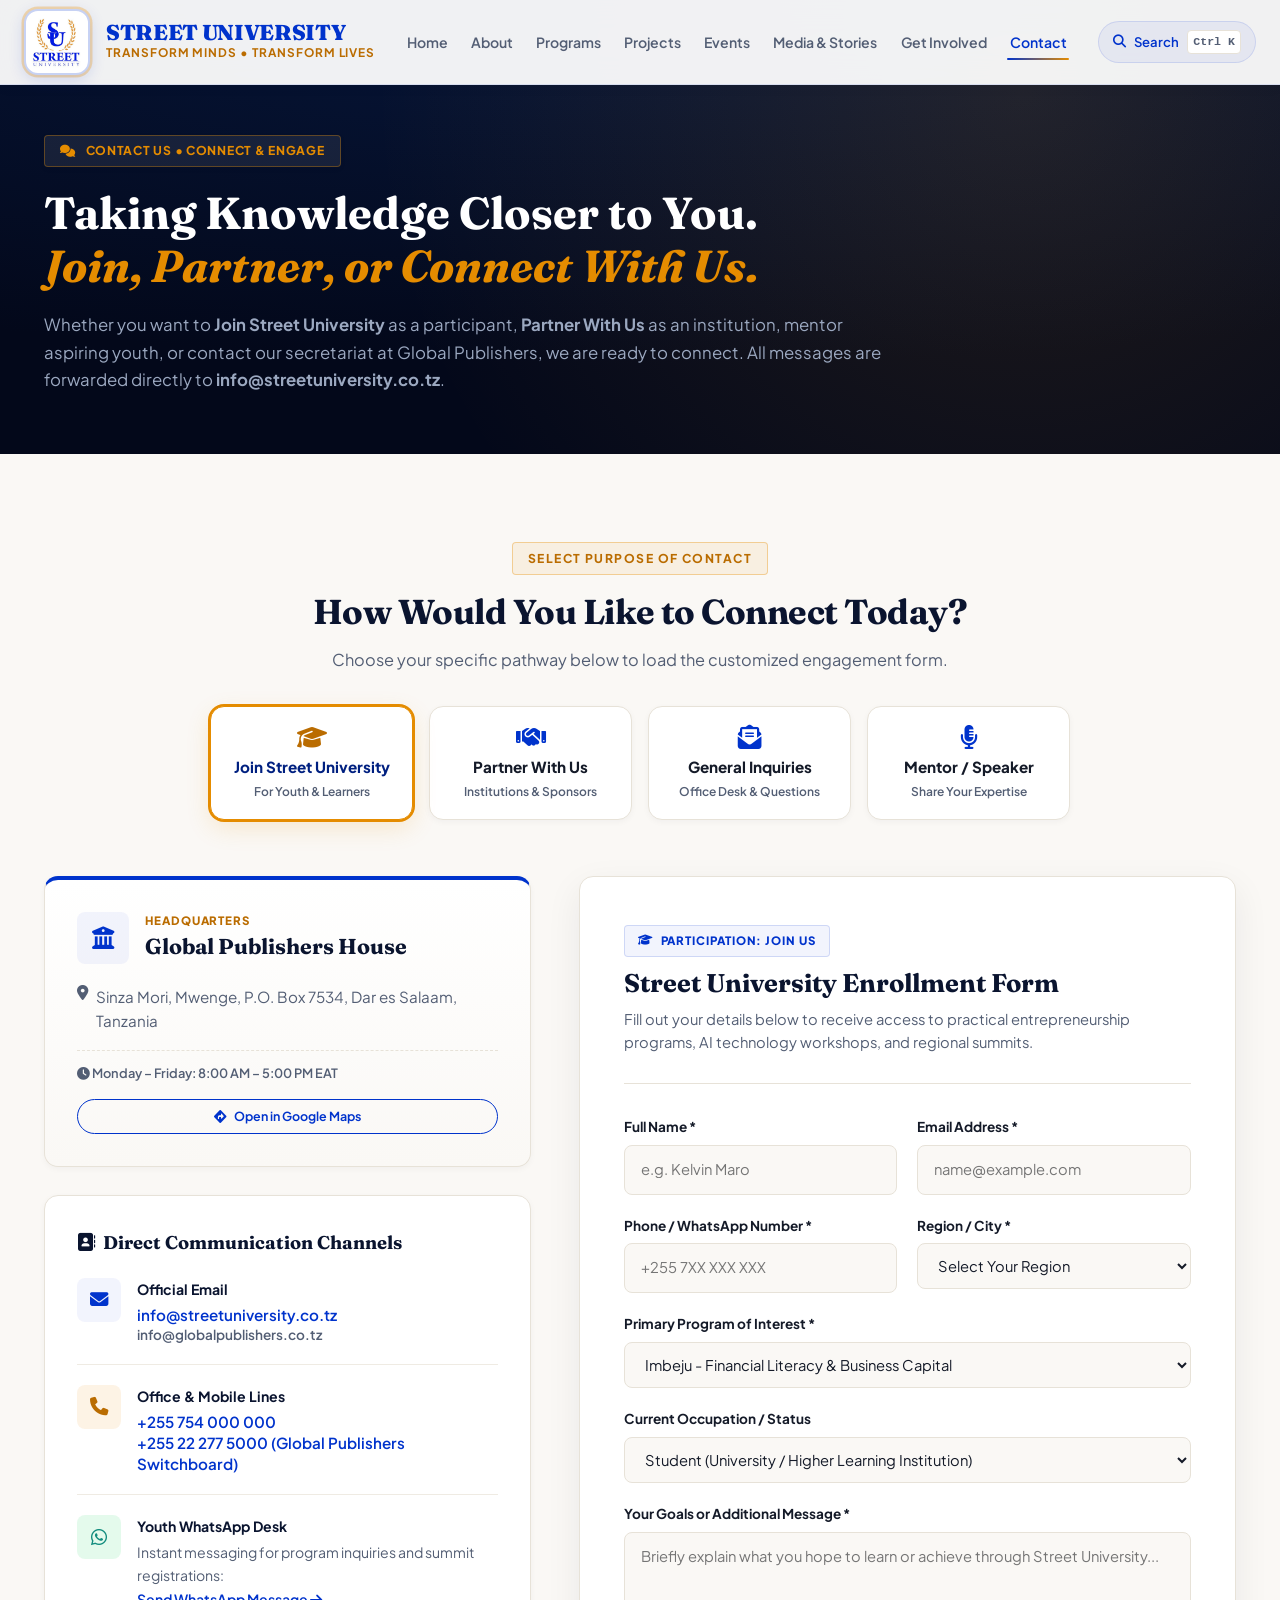
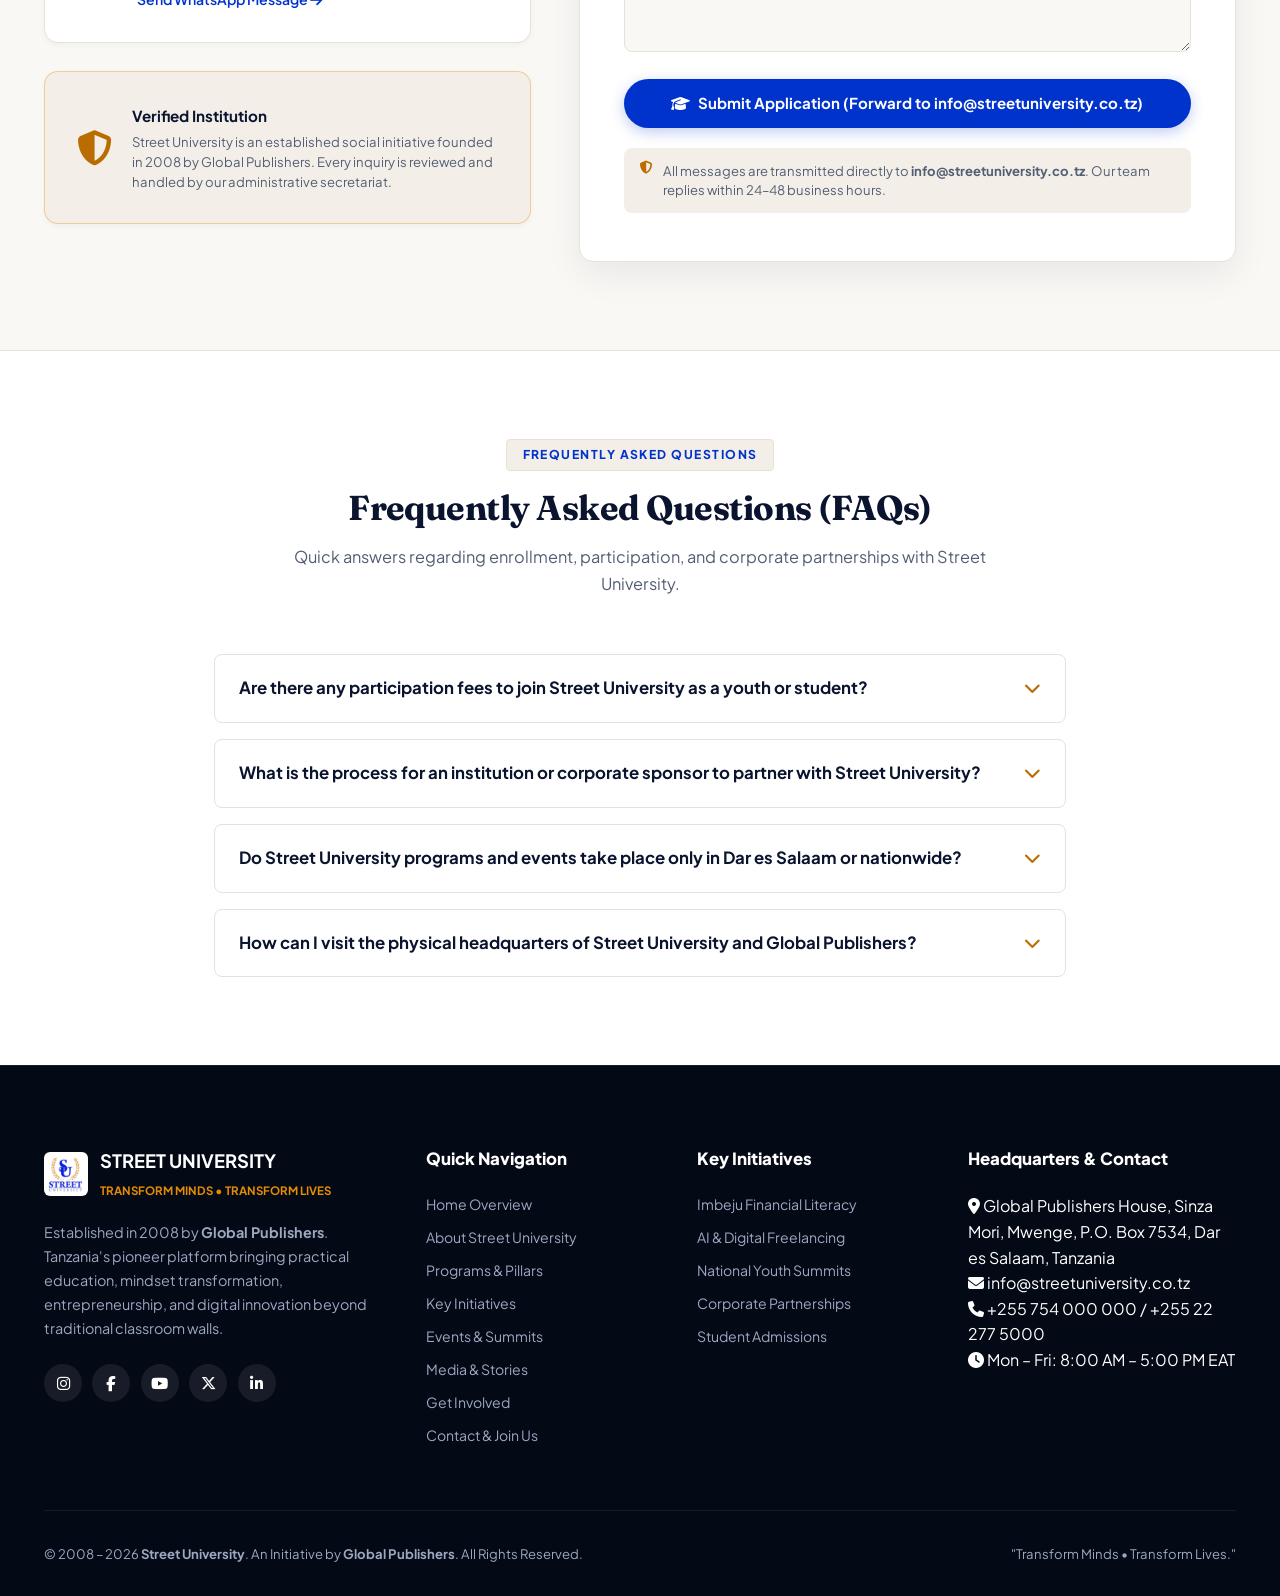
==== commit 2042ed47: "feat: add main interactive script and styles for the Street University application" ====
--- a/contact.html
+++ b/contact.html
@@ -10,8 +10,11 @@
   <meta name="robots" content="index, follow, max-image-preview:large">
   <link rel="canonical" href="https://streetuniversity.co.tz/contact.html">
 
-  <meta name="theme-color" content="#0033CC">
+  <meta name="color-scheme" content="light">
+  <meta name="supported-color-schemes" content="light">
+  <meta name="theme-color" content="#FAF8F5">
   <meta name="apple-mobile-web-app-capable" content="yes">
+  <meta name="apple-mobile-web-app-status-bar-style" content="default">
   <meta name="format-detection" content="telephone=no">
 
   <!-- Open Graph -->
@@ -33,7 +36,7 @@
 
   <link rel="icon" type="image/jpeg" href="public/images/su logo.jpeg">
   <link rel="apple-touch-icon" href="public/images/su logo.jpeg">
-  <link rel="stylesheet" href="css/styles.css">
+  <link rel="stylesheet" href="css/styles.css?v=3.3">
   <link rel="stylesheet" href="https://cdnjs.cloudflare.com/ajax/libs/font-awesome/6.5.1/css/all.min.css" integrity="sha512-DTOQO9RWCH3ppGqcWaEA1BIZOC6xxalwEsw9c2QQeAIftl+Vegovlnee1c9QX4TctnWMn13TZye+giMm8e2LwA==" crossorigin="anonymous" referrerpolicy="no-referrer" />
 
   <!-- Schema.org ContactPage Structured Data -->
--- a/css/styles.css
+++ b/css/styles.css
@@ -7,6 +7,10 @@
 @import url('https://fonts.googleapis.com/css2?family=Fraunces:ital,opsz,wght@0,9..144,500;0,9..144,600;0,9..144,700;0,9..144,800;1,9..144,400;1,9..144,600&family=Plus+Jakarta+Sans:wght@300;400;500;600;700;800&display=swap');
 
 :root {
+  color-scheme: light only !important;
+  color-scheme: light !important;
+  supported-color-schemes: light !important;
+
   /* Brand Palette - Grounded, Warm, and Human */
   --su-blue: #0033CC;
   --su-blue-dark: #002080;
@@ -70,6 +74,8 @@
 }
 
 html {
+  color-scheme: light only !important;
+  color-scheme: light !important;
   scroll-behavior: smooth;
   font-size: 16px;
   text-rendering: optimizeLegibility;
@@ -81,9 +87,11 @@
 }
 
 body {
+  color-scheme: light only !important;
+  color-scheme: light !important;
   font-family: var(--font-sans);
-  background-color: var(--bg-page);
-  color: var(--text-main);
+  background-color: var(--bg-page) !important;
+  color: var(--text-main) !important;
   line-height: 1.6;
   width: 100%;
   max-width: 100%;
@@ -485,11 +493,34 @@
    ========================================================================== */
 .hero-section {
   position: relative;
-  padding-top: 144px;
+  padding-top: 140px;
   padding-bottom: 5.5rem;
   background: linear-gradient(180deg, #FFFFFF 0%, #FAF8F5 60%, #F2EDE4 100%);
   border-bottom: 1px solid var(--border-light);
   overflow: hidden;
+  width: 100%;
+  box-sizing: border-box;
+}
+
+@media (max-width: 992px) {
+  .hero-section {
+    padding-top: 130px;
+    padding-bottom: 4rem;
+  }
+}
+
+@media (max-width: 768px) {
+  .hero-section {
+    padding-top: 125px !important;
+    padding-bottom: 2.75rem !important;
+  }
+}
+
+@media (max-width: 480px) {
+  .hero-section {
+    padding-top: 115px !important;
+    padding-bottom: 2.25rem !important;
+  }
 }
 
 .hero-grid {
@@ -497,28 +528,77 @@
   grid-template-columns: 1.15fr 0.95fr;
   align-items: center;
   gap: 3.5rem;
+  width: 100%;
+  max-width: 100%;
+  min-width: 0;
+  box-sizing: border-box;
+}
+
+@media (max-width: 992px) {
+  .hero-grid {
+    grid-template-columns: 100%;
+    gap: 2.25rem;
+    min-width: 0;
+  }
+}
+
+@media (max-width: 768px) {
+  .hero-grid {
+    grid-template-columns: 100%;
+    gap: 1.75rem;
+    min-width: 0;
+  }
+}
+
+.hero-text-content {
+  width: 100%;
+  max-width: 100%;
+  min-width: 0;
+  box-sizing: border-box;
 }
 
 .hero-editorial-kicker {
   display: inline-flex;
   align-items: center;
-  gap: 0.65rem;
+  gap: 0.6rem;
   background: #FFFFFF;
   border: 1px solid var(--border-light);
-  padding: 0.4rem 1rem;
+  padding: 0.4rem 0.95rem;
   border-radius: var(--radius-xs);
   font-size: 0.76rem;
   font-weight: 750;
-  letter-spacing: 0.08em;
+  letter-spacing: 0.06em;
   text-transform: uppercase;
   color: var(--su-blue);
   box-shadow: var(--shadow-sm);
-  margin-bottom: 1.35rem;
+  margin-bottom: 1.25rem;
+  max-width: 100%;
+  box-sizing: border-box;
+  flex-wrap: wrap;
+  line-height: 1.4;
 }
 
 .hero-editorial-kicker .kicker-flag {
   color: var(--su-gold);
   font-size: 0.85rem;
+  flex-shrink: 0;
+}
+
+@media (max-width: 768px) {
+  .hero-editorial-kicker {
+    font-size: 0.68rem;
+    padding: 0.35rem 0.7rem;
+    letter-spacing: 0.03em;
+    margin-bottom: 1rem;
+    gap: 0.45rem;
+  }
+}
+
+@media (max-width: 480px) {
+  .hero-editorial-kicker {
+    font-size: 0.62rem;
+    padding: 0.3rem 0.6rem;
+  }
 }
 
 .hero-title {
@@ -529,12 +609,30 @@
   letter-spacing: -0.02em;
   color: #0A142F;
   margin-bottom: 1.25rem;
+  word-break: break-word;
+  overflow-wrap: break-word;
+  max-width: 100%;
 }
 
 .hero-title em {
   font-style: italic;
   font-weight: 600;
   color: var(--su-blue);
+}
+
+@media (max-width: 768px) {
+  .hero-title {
+    font-size: clamp(1.75rem, 6.8vw, 2.25rem);
+    line-height: 1.22;
+    margin-bottom: 1rem;
+  }
+}
+
+@media (max-width: 480px) {
+  .hero-title {
+    font-size: clamp(1.6rem, 6.5vw, 1.95rem);
+    line-height: 1.25;
+  }
 }
 
 .hero-subtitle {
@@ -543,14 +641,63 @@
   line-height: 1.65;
   margin-bottom: 1.85rem;
   max-width: 580px;
+  word-break: break-word;
+  overflow-wrap: break-word;
+}
+
+@media (max-width: 768px) {
+  .hero-subtitle {
+    font-size: 0.92rem;
+    line-height: 1.55;
+    margin-bottom: 1.5rem;
+    max-width: 100%;
+  }
 }
 
 .hero-actions {
   display: flex;
   flex-wrap: wrap;
   align-items: center;
-  gap: 1rem;
-  margin-bottom: 2.5rem;
+  gap: 0.85rem;
+  margin-bottom: 2.25rem;
+  width: 100%;
+  max-width: 100%;
+  box-sizing: border-box;
+}
+
+@media (max-width: 768px) {
+  .hero-actions {
+    display: flex;
+    flex-direction: row;
+    flex-wrap: wrap;
+    align-items: center;
+    justify-content: flex-start;
+    width: auto;
+    max-width: 100%;
+    gap: 0.55rem;
+    margin-bottom: 1.5rem;
+  }
+  .hero-actions .btn {
+    width: auto !important;
+    max-width: 100%;
+    justify-content: center;
+    box-sizing: border-box;
+    padding: 0.5rem 0.95rem !important;
+    font-size: 0.82rem !important;
+    flex: 0 0 auto;
+  }
+}
+
+@media (max-width: 480px) {
+  .hero-actions {
+    gap: 0.45rem;
+    margin-bottom: 1.35rem;
+  }
+  .hero-actions .btn {
+    padding: 0.42rem 0.82rem !important;
+    font-size: 0.78rem !important;
+    gap: 0.38rem;
+  }
 }
 
 .hero-trust-bar {
@@ -562,6 +709,11 @@
   border: 1px solid var(--border-light);
   border-radius: var(--radius-md);
   box-shadow: var(--shadow-sm);
+  width: 100% !important;
+  max-width: 100% !important;
+  min-width: 0 !important;
+  box-sizing: border-box !important;
+  overflow: hidden !important;
 }
 
 .trust-item {
@@ -569,6 +721,10 @@
   flex-direction: column;
   border-right: 1px solid var(--border-subtle);
   padding-right: 0.75rem;
+  min-width: 0 !important;
+  max-width: 100% !important;
+  box-sizing: border-box !important;
+  overflow: hidden !important;
 }
 
 .trust-item:last-child {
@@ -577,58 +733,203 @@
 }
 
 .trust-item strong {
+  display: block;
   font-family: var(--font-display);
-  font-size: 1.45rem;
+  font-size: clamp(1.05rem, 2vw, 1.45rem);
   font-weight: 700;
   color: var(--su-blue);
-  line-height: 1.1;
+  line-height: 1.15;
+  word-break: break-word;
+  overflow-wrap: break-word;
+  hyphens: auto;
+  white-space: normal;
+  max-width: 100%;
 }
 
 .trust-item span {
+  display: block;
   font-size: 0.76rem;
   color: var(--text-muted);
   font-weight: 600;
-  margin-top: 0.2rem;
-}
-
-/* Authentic Photojournalism Frame */
+  margin-top: 0.25rem;
+  line-height: 1.35;
+  word-break: break-word;
+  overflow-wrap: break-word;
+  white-space: normal;
+  max-width: 100%;
+}
+
+@media (max-width: 768px) {
+  .hero-trust-bar {
+    grid-template-columns: 1fr 1fr !important;
+    gap: 0.85rem 0.65rem !important;
+    padding: 0.85rem 0.85rem !important;
+    border-radius: var(--radius-sm);
+    width: 100% !important;
+    max-width: 100% !important;
+    box-sizing: border-box !important;
+  }
+  .trust-item {
+    border-right: none;
+    padding-right: 0;
+    min-width: 0 !important;
+  }
+  .trust-item:nth-child(odd) {
+    border-right: 1px solid var(--border-subtle) !important;
+    padding-right: 0.55rem !important;
+  }
+  .trust-item:nth-child(even) {
+    padding-left: 0.55rem !important;
+  }
+  .trust-item strong {
+    font-size: 1.05rem !important;
+    line-height: 1.15 !important;
+  }
+  .trust-item span {
+    font-size: 0.7rem !important;
+  }
+}
+
+@media (max-width: 480px) {
+  .hero-trust-bar {
+    grid-template-columns: 1fr 1fr !important;
+    gap: 0.75rem 0.45rem !important;
+    padding: 0.75rem 0.65rem !important;
+  }
+  .trust-item:nth-child(odd) {
+    padding-right: 0.45rem !important;
+  }
+  .trust-item:nth-child(even) {
+    padding-left: 0.45rem !important;
+  }
+  .trust-item strong {
+    font-size: 0.95rem !important;
+    line-height: 1.15 !important;
+  }
+  .trust-item span {
+    font-size: 0.65rem !important;
+    margin-top: 0.15rem !important;
+  }
+}
+
+/* Authentic Photojournalism Frame & Hero Auto-Scrolling Slider */
 .hero-visual {
   position: relative;
+  width: 100% !important;
+  max-width: 100% !important;
+  min-width: 0 !important;
+  box-sizing: border-box !important;
+  overflow: hidden !important;
 }
 
 .hero-photo-frame {
   background: #FFFFFF;
   padding: 12px;
   border-radius: var(--radius-md);
-  box-shadow: 0 16px 40px rgba(14, 22, 44, 0.09);
-  border: 1px solid var(--border-light);
+  box-shadow: 0 20px 48px rgba(14, 22, 44, 0.12), 0 0 0 1px var(--border-light);
   position: relative;
+  overflow: hidden !important;
+  outline: none;
+  width: 100% !important;
+  max-width: 100% !important;
+  min-width: 0 !important;
+  box-sizing: border-box !important;
+}
+
+@media (max-width: 768px) {
+  .hero-photo-frame {
+    padding: 8px !important;
+    border-radius: var(--radius-sm);
+    margin-top: 0.5rem;
+    width: 100% !important;
+    max-width: 100% !important;
+    box-sizing: border-box !important;
+  }
+}
+
+.hero-slider-viewport {
+  position: relative !important;
+  width: 100% !important;
+  max-width: 100% !important;
+  min-width: 0 !important;
+  overflow: hidden !important;
+  border-radius: var(--radius-sm);
+  background: #081432;
+  box-sizing: border-box !important;
+}
+
+.hero-slider-track {
+  display: flex !important;
+  flex-direction: row !important;
+  flex-wrap: nowrap !important;
+  width: 100% !important;
+  max-width: 100% !important;
+  min-width: 0 !important;
+  box-sizing: border-box !important;
+  transition: transform 0.65s cubic-bezier(0.25, 1, 0.5, 1);
+  will-change: transform;
+}
+
+.hero-slide {
+  min-width: 100% !important;
+  width: 100% !important;
+  max-width: 100% !important;
+  flex: 0 0 100% !important;
+  flex-shrink: 0 !important;
+  box-sizing: border-box !important;
+  position: relative;
+  display: flex;
+  flex-direction: column;
+  background: #FFFFFF;
+  opacity: 0.88;
+  overflow: hidden !important;
+  transition: opacity 0.4s ease;
+}
+
+.hero-slide.active {
+  opacity: 1;
 }
 
 .hero-main-img {
-  width: 100%;
-  height: 440px;
+  width: 100% !important;
+  max-width: 100% !important;
+  height: 460px;
   object-fit: cover;
-  border-radius: var(--radius-sm);
-  border: 1px solid rgba(0, 0, 0, 0.06);
+  object-position: center;
+  border-radius: var(--radius-sm) var(--radius-sm) 0 0;
+  border-bottom: 1px solid rgba(0, 0, 0, 0.08);
+  box-sizing: border-box !important;
+  transition: transform 6s cubic-bezier(0.25, 1, 0.5, 1);
+}
+
+.hero-slide.active .hero-main-img {
+  transform: scale(1.03);
+}
+
+@media (max-width: 768px) {
+  .hero-main-img {
+    height: clamp(210px, 52vw, 280px);
+  }
 }
 
 /* Archival Stamp in Corner */
 .hero-archive-stamp {
   position: absolute;
-  top: 24px;
-  right: 24px;
-  background: rgba(255, 255, 255, 0.96);
-  backdrop-filter: blur(8px);
+  top: 20px;
+  right: 20px;
+  background: rgba(255, 255, 255, 0.95);
+  backdrop-filter: blur(10px);
+  -webkit-backdrop-filter: blur(10px);
   border: 2px dashed var(--su-gold);
   border-radius: 8px;
   padding: 0.45rem 0.85rem;
   display: flex;
   flex-direction: column;
   align-items: center;
-  box-shadow: 0 4px 14px rgba(0, 0, 0, 0.12);
+  box-shadow: 0 6px 18px rgba(0, 0, 0, 0.15);
   transform: rotate(2.5deg);
-  z-index: 5;
+  z-index: 10;
+  pointer-events: none;
 }
 
 .hero-archive-stamp .stamp-title {
@@ -655,12 +956,178 @@
   letter-spacing: 0.04em;
 }
 
+@media (max-width: 768px) {
+  .hero-archive-stamp {
+    top: 10px;
+    right: 10px;
+    padding: 0.3rem 0.55rem;
+    transform: rotate(2deg) scale(0.82);
+    transform-origin: top right;
+  }
+  .hero-archive-stamp .stamp-title {
+    font-size: 0.54rem;
+  }
+  .hero-archive-stamp .stamp-year {
+    font-size: 0.95rem;
+  }
+  .hero-archive-stamp .stamp-sub {
+    font-size: 0.52rem;
+  }
+}
+
+/* Live Archive Status Badge */
+.hero-slider-badge {
+  position: absolute;
+  top: 20px;
+  left: 20px;
+  background: rgba(8, 20, 50, 0.82);
+  backdrop-filter: blur(12px);
+  -webkit-backdrop-filter: blur(12px);
+  border: 1px solid rgba(255, 255, 255, 0.22);
+  border-radius: var(--radius-full);
+  padding: 0.38rem 0.95rem;
+  display: inline-flex;
+  align-items: center;
+  gap: 0.65rem;
+  z-index: 10;
+  box-shadow: 0 4px 16px rgba(0, 0, 0, 0.25);
+  color: #FFFFFF;
+}
+
+.hero-slider-badge .badge-dot {
+  width: 8px;
+  height: 8px;
+  background-color: #22C55E;
+  border-radius: 50%;
+  box-shadow: 0 0 0 3px rgba(34, 197, 94, 0.3);
+  animation: pulse-green-hero 2s infinite;
+}
+
+@keyframes pulse-green-hero {
+  0% { box-shadow: 0 0 0 0 rgba(34, 197, 94, 0.6); }
+  70% { box-shadow: 0 0 0 6px rgba(34, 197, 94, 0); }
+  100% { box-shadow: 0 0 0 0 rgba(34, 197, 94, 0); }
+}
+
+.hero-slider-badge .badge-text {
+  font-size: 0.68rem;
+  font-weight: 800;
+  letter-spacing: 0.08em;
+  color: #FFFFFF;
+  text-transform: uppercase;
+}
+
+.hero-slider-badge .badge-counter {
+  font-size: 0.72rem;
+  font-weight: 600;
+  color: rgba(255, 255, 255, 0.75);
+  border-left: 1px solid rgba(255, 255, 255, 0.25);
+  padding-left: 0.6rem;
+}
+
+.hero-slider-badge .badge-counter strong {
+  color: var(--su-gold-light);
+  font-weight: 800;
+}
+
+@media (max-width: 768px) {
+  .hero-slider-badge {
+    top: 10px;
+    left: 10px;
+    padding: 0.25rem 0.65rem;
+    gap: 0.4rem;
+  }
+  .hero-slider-badge .badge-text {
+    font-size: 0.6rem;
+  }
+  .hero-slider-badge .badge-counter {
+    font-size: 0.65rem;
+    padding-left: 0.4rem;
+  }
+}
+
+/* Floating Navigation Arrow Buttons */
+.hero-slider-arrow {
+  position: absolute;
+  top: 38%;
+  transform: translateY(-50%);
+  width: 44px;
+  height: 44px;
+  border-radius: 50%;
+  background: rgba(8, 20, 50, 0.75);
+  backdrop-filter: blur(8px);
+  -webkit-backdrop-filter: blur(8px);
+  border: 1px solid rgba(255, 255, 255, 0.3);
+  color: #FFFFFF;
+  display: flex;
+  align-items: center;
+  justify-content: center;
+  cursor: pointer;
+  z-index: 12;
+  transition: all var(--transition-normal);
+  box-shadow: 0 6px 18px rgba(0, 0, 0, 0.25);
+  outline: none;
+}
+
+.hero-slider-arrow.prev-btn {
+  left: 20px;
+}
+
+.hero-slider-arrow.next-btn {
+  right: 20px;
+}
+
+.hero-slider-arrow:hover {
+  background: var(--su-blue);
+  color: #FFFFFF;
+  border-color: var(--su-gold);
+  transform: translateY(-50%) scale(1.1);
+  box-shadow: 0 8px 24px rgba(0, 51, 204, 0.45);
+}
+
+.hero-slider-arrow i {
+  font-size: 1.05rem;
+}
+
+@media (max-width: 768px) {
+  .hero-slider-arrow {
+    width: 36px;
+    height: 36px;
+  }
+  .hero-slider-arrow i {
+    font-size: 0.88rem;
+  }
+  .hero-slider-arrow.prev-btn {
+    left: 8px;
+  }
+  .hero-slider-arrow.next-btn {
+    right: 8px;
+  }
+}
+
+/* Slide Auto-Progress Bar */
+.hero-slider-progress {
+  width: 100%;
+  height: 3.5px;
+  background: rgba(0, 0, 0, 0.08);
+  position: relative;
+  overflow: hidden;
+}
+
+.hero-slider-progress-bar {
+  height: 100%;
+  width: 0%;
+  background: linear-gradient(90deg, var(--su-blue), var(--su-gold));
+  transition: width 0.1s linear;
+}
+
 /* Documentary Photo Caption */
 .hero-editorial-caption {
-  padding: 0.9rem 0.5rem 0.25rem;
+  padding: 0.9rem 0.6rem 0.35rem;
   display: flex;
   flex-direction: column;
   gap: 0.35rem;
+  background: #FFFFFF;
 }
 
 .hero-caption-place {
@@ -692,6 +1159,60 @@
   margin-top: 0.3rem;
 }
 
+/* Footer Controls & Dots */
+.hero-slider-footer-controls {
+  display: flex;
+  align-items: center;
+  justify-content: space-between;
+  padding: 0.75rem 0.6rem 0.25rem;
+  background: #FFFFFF;
+}
+
+.hero-slider-dots {
+  display: flex;
+  align-items: center;
+  gap: 0.5rem;
+}
+
+.hero-slider-dots .dot {
+  width: 28px;
+  height: 6px;
+  border-radius: 99px;
+  background: rgba(0, 51, 204, 0.18);
+  border: none;
+  cursor: pointer;
+  transition: all var(--transition-normal);
+  padding: 0;
+  outline: none;
+}
+
+.hero-slider-dots .dot.active {
+  width: 44px;
+  background: linear-gradient(90deg, var(--su-blue), var(--su-gold));
+  box-shadow: 0 2px 8px rgba(0, 51, 204, 0.3);
+}
+
+.hero-slider-playpause {
+  width: 32px;
+  height: 32px;
+  border-radius: 50%;
+  background: var(--su-blue-subtle);
+  border: 1px solid rgba(0, 51, 204, 0.15);
+  color: var(--su-blue);
+  display: flex;
+  align-items: center;
+  justify-content: center;
+  cursor: pointer;
+  font-size: 0.8rem;
+  transition: all var(--transition-fast);
+  outline: none;
+}
+
+.hero-slider-playpause:hover {
+  background: var(--su-blue);
+  color: #FFFFFF;
+}
+
 .floating-icon {
   width: 42px;
   height: 42px;
@@ -725,6 +1246,9 @@
   color: var(--text-muted);
 }
 
+/* ==========================================================================
+   TICKER / MARQUEE RIBBON WITH CENTER-PRESSED LOGO BADGE
+   ========================================================================== */
 /* ==========================================================================
    TICKER / MARQUEE RIBBON WITH CENTER-PRESSED LOGO BADGE
    ========================================================================== */
@@ -732,19 +1256,32 @@
   position: relative;
   width: 100%;
   max-width: 100%;
-  overflow: hidden;
-  z-index: 15;
+  overflow: visible;
+  padding: 26px 0;
+  margin: 0.5rem 0;
+  z-index: 20;
+  box-sizing: border-box;
+}
+
+@media (max-width: 768px) {
+  .ticker-ribbon-wrapper {
+    overflow: hidden;
+    padding: 16px 0;
+    margin: 0;
+  }
 }
 
 .ticker-ribbon {
   background: linear-gradient(90deg, #002080 0%, #0033CC 50%, #002080 100%);
   color: #FFFFFF;
-  padding: 1.15rem 0;
+  padding: 0.5rem 0;
   overflow: hidden;
   position: relative;
-  box-shadow: inset 0 2px 10px rgba(0, 0, 0, 0.25), 0 4px 20px rgba(0, 51, 204, 0.12);
-  border-top: 1px solid rgba(245, 166, 35, 0.3);
-  border-bottom: 1px solid rgba(245, 166, 35, 0.3);
+  box-shadow: inset 0 2px 10px rgba(0, 0, 0, 0.25), 0 4px 18px rgba(0, 51, 204, 0.15);
+  border-top: 1px solid rgba(245, 166, 35, 0.4);
+  border-bottom: 1px solid rgba(245, 166, 35, 0.4);
+  width: 100%;
+  box-sizing: border-box;
 }
 
 .ticker-track {
@@ -754,6 +1291,12 @@
   gap: 2.5rem;
 }
 
+@media (max-width: 768px) {
+  .ticker-track {
+    gap: 1.5rem;
+  }
+}
+
 .ticker-ribbon:hover .ticker-track {
   animation-play-state: paused;
 }
@@ -767,16 +1310,16 @@
   display: inline-flex;
   align-items: center;
   gap: 0.75rem;
-  font-size: 0.95rem;
+  font-size: 0.88rem;
   font-weight: 700;
-  letter-spacing: 0.03em;
+  letter-spacing: 0.04em;
   text-transform: uppercase;
   white-space: nowrap;
 }
 
 .ticker-item .ticker-star {
   color: var(--su-gold);
-  font-size: 1.1rem;
+  font-size: 1.05rem;
 }
 
 /* Center Emblem Badge Pressed Over the Ticker Ribbon */
@@ -785,13 +1328,14 @@
   top: 50%;
   left: 50%;
   transform: translate(-50%, -50%);
-  z-index: 25;
+  z-index: 30;
   display: flex;
   align-items: center;
   justify-content: center;
   text-decoration: none;
   cursor: pointer;
   transition: transform 0.4s cubic-bezier(0.34, 1.56, 0.64, 1);
+  pointer-events: auto;
 }
 
 .ticker-center-badge:hover {
@@ -801,10 +1345,10 @@
 /* Ambient Radial Glow Behind Badge */
 .ticker-badge-glow {
   position: absolute;
-  width: 130px;
-  height: 130px;
+  width: 125px;
+  height: 125px;
   border-radius: 50%;
-  background: radial-gradient(circle, rgba(245, 166, 35, 0.55) 0%, rgba(0, 51, 204, 0.4) 50%, transparent 75%);
+  background: radial-gradient(circle, rgba(245, 166, 35, 0.6) 0%, rgba(0, 51, 204, 0.45) 50%, transparent 75%);
   filter: blur(12px);
   pointer-events: none;
   animation: badgeGlowPulse 2.4s ease-in-out infinite alternate;
@@ -818,12 +1362,12 @@
 /* Rotating Outer Gold Dashed Orbit Ring */
 .ticker-badge-ring {
   position: absolute;
-  width: 104px;
-  height: 104px;
+  width: 100px;
+  height: 100px;
   border-radius: 50%;
-  border: 2px dashed rgba(245, 166, 35, 0.85);
+  border: 2px dashed rgba(245, 166, 35, 0.9);
   animation: badgeOrbitSpin 14s linear infinite;
-  box-shadow: 0 0 16px rgba(245, 166, 35, 0.35);
+  box-shadow: 0 0 18px rgba(245, 166, 35, 0.4);
   pointer-events: none;
 }
 
@@ -834,11 +1378,11 @@
 
 /* Center Crest Core - Elevated, Pressed in Center */
 .ticker-badge-core {
-  width: 86px;
-  height: 86px;
+  width: 82px;
+  height: 82px;
   border-radius: 50%;
   background: #FFFFFF;
-  padding: 6px;
+  padding: 5px;
   display: flex;
   align-items: center;
   justify-content: center;
@@ -870,22 +1414,29 @@
 
 /* Responsive Scaling for Ticker Badge */
 @media (max-width: 640px) {
+  .ticker-ribbon-wrapper {
+    padding: 18px 0;
+  }
   .ticker-ribbon {
-    padding: 1.35rem 0;
+    padding: 0.45rem 0;
+  }
+  .ticker-item {
+    font-size: 0.78rem;
+    gap: 0.5rem;
   }
   .ticker-badge-ring {
-    width: 80px;
-    height: 80px;
+    width: 76px;
+    height: 76px;
   }
   .ticker-badge-core {
-    width: 66px;
-    height: 66px;
+    width: 62px;
+    height: 62px;
     padding: 4px;
     border-width: 2.5px;
   }
   .ticker-badge-glow {
-    width: 95px;
-    height: 95px;
+    width: 90px;
+    height: 90px;
   }
 }
 
@@ -967,6 +1518,14 @@
   margin-bottom: 4rem;
 }
 
+@media (max-width: 992px) {
+  .about-top-grid {
+    grid-template-columns: 1fr;
+    gap: 2.5rem;
+    margin-bottom: 3rem;
+  }
+}
+
 .about-narrative h3 {
   font-family: var(--font-display);
   font-size: 1.95rem;
@@ -1000,29 +1559,262 @@
   line-height: 1.6;
 }
 
+@media (max-width: 768px) {
+  .about-narrative h3 {
+    font-size: 1.55rem;
+    text-align: left;
+  }
+  .about-narrative p {
+    font-size: 0.98rem;
+    line-height: 1.65;
+  }
+  .about-highlight-box {
+    padding: 1rem 1.25rem;
+    margin: 1.25rem 0;
+  }
+}
+
 .about-visual-collage {
   position: relative;
+  display: flex;
+  flex-direction: column;
+  gap: 1rem;
 }
 
 .collage-main-img {
   width: 100%;
-  height: 420px;
+  height: 380px;
   object-fit: cover;
   border-radius: var(--radius-md);
   box-shadow: var(--shadow-md);
   border: 4px solid #FFFFFF;
+  transition: transform var(--transition-normal), box-shadow var(--transition-normal);
 }
 
 .collage-secondary-img {
-  position: absolute;
-  bottom: -25px;
-  right: -25px;
-  width: 55%;
-  height: 220px;
+  width: 100%;
+  height: 200px;
   object-fit: cover;
   border-radius: var(--radius-sm);
-  box-shadow: var(--shadow-lg);
+  box-shadow: var(--shadow-md);
   border: 4px solid #FFFFFF;
+  transition: transform var(--transition-normal);
+}
+
+/* Interactive Photo Preview Stack Component */
+.photo-preview-stack-wrapper {
+  position: relative;
+  width: 100%;
+  max-width: 520px;
+  margin: 0 auto;
+  box-sizing: border-box;
+}
+
+.photo-preview-stack {
+  position: relative;
+  height: clamp(270px, 45vw, 380px);
+  width: 100%;
+  cursor: pointer;
+  perspective: 1200px;
+  border-radius: var(--radius-lg);
+  margin: 0 auto;
+}
+
+.photo-preview-stack .stack-layer {
+  position: absolute;
+  inset: 0;
+  border-radius: var(--radius-lg);
+  overflow: hidden;
+  box-shadow: 0 12px 32px rgba(0, 15, 60, 0.18);
+  border: 4px solid #FFFFFF;
+  background: #0A142F;
+  transition: transform 0.4s cubic-bezier(0.16, 1, 0.3, 1), box-shadow 0.4s ease, filter 0.4s ease;
+}
+
+.photo-preview-stack .stack-layer img {
+  width: 100%;
+  height: 100%;
+  object-fit: cover;
+  display: block;
+}
+
+.photo-preview-stack .stack-layer.layer-3 {
+  transform: rotate(-6deg) translate(-14px, -12px) scale(0.92);
+  z-index: 1;
+  filter: brightness(0.75);
+}
+
+.photo-preview-stack .stack-layer.layer-2 {
+  transform: rotate(4deg) translate(12px, -6px) scale(0.96);
+  z-index: 2;
+  filter: brightness(0.88);
+}
+
+.photo-preview-stack .stack-layer.layer-1 {
+  transform: rotate(0deg) translate(0, 0) scale(1);
+  z-index: 3;
+}
+
+.photo-preview-stack:hover .stack-layer.layer-3 {
+  transform: rotate(-11deg) translate(-28px, -18px) scale(0.92);
+  filter: brightness(0.85);
+  box-shadow: 0 18px 40px rgba(0, 51, 204, 0.28);
+}
+
+.photo-preview-stack:hover .stack-layer.layer-2 {
+  transform: rotate(9deg) translate(26px, -12px) scale(0.97);
+  filter: brightness(0.95);
+  box-shadow: 0 18px 40px rgba(245, 166, 35, 0.28);
+}
+
+.photo-preview-stack:hover .stack-layer.layer-1 {
+  transform: translateY(-8px) scale(1.02);
+  box-shadow: 0 22px 50px rgba(0, 15, 60, 0.28);
+}
+
+.stack-overlay-badge {
+  position: absolute;
+  bottom: 0;
+  left: 0;
+  right: 0;
+  padding: 1.5rem;
+  background: linear-gradient(180deg, transparent 0%, rgba(10, 20, 47, 0.92) 85%);
+  display: flex;
+  flex-direction: column;
+  gap: 0.5rem;
+  color: #FFFFFF;
+}
+
+.stack-chip {
+  display: inline-flex;
+  align-items: center;
+  gap: 0.4rem;
+  background: var(--su-gold);
+  color: #0A142F;
+  font-size: 0.78rem;
+  font-weight: 800;
+  padding: 0.35rem 0.85rem;
+  border-radius: var(--radius-full);
+  align-self: flex-start;
+  box-shadow: 0 4px 12px rgba(245, 166, 35, 0.35);
+}
+
+.stack-cta {
+  font-size: 0.92rem;
+  font-weight: 700;
+  color: #FFFFFF;
+  display: inline-flex;
+  align-items: center;
+  gap: 0.5rem;
+  transition: transform var(--transition-fast);
+}
+
+.photo-preview-stack:hover .stack-cta {
+  transform: translateX(4px);
+  color: var(--su-gold);
+}
+
+.stack-caption-bar {
+  display: flex;
+  align-items: center;
+  justify-content: space-between;
+  gap: 1rem;
+  background: #FFFFFF;
+  padding: 1rem 1.25rem;
+  border-radius: var(--radius-md);
+  border: 1px solid var(--border-light);
+  margin-top: 1.25rem;
+  box-shadow: var(--shadow-sm);
+  box-sizing: border-box;
+}
+
+.stack-caption-bar .caption-info strong {
+  display: block;
+  font-size: 0.95rem;
+  color: var(--su-blue);
+}
+
+.stack-caption-bar .caption-info span {
+  font-size: 0.8rem;
+  color: var(--text-muted);
+}
+
+.btn-stack-action {
+  background: var(--su-blue);
+  color: #FFFFFF;
+  border: none;
+  font-size: 0.82rem;
+  font-weight: 700;
+  padding: 0.55rem 1.1rem;
+  border-radius: var(--radius-full);
+  cursor: pointer;
+  display: inline-flex;
+  align-items: center;
+  gap: 0.4rem;
+  transition: all var(--transition-fast);
+  flex-shrink: 0;
+}
+
+.btn-stack-action:hover {
+  background: var(--su-gold);
+  color: #0A142F;
+  transform: translateY(-2px);
+  box-shadow: 0 4px 14px rgba(245, 166, 35, 0.4);
+}
+
+@media (max-width: 768px) {
+  .photo-preview-stack-wrapper {
+    max-width: 100%;
+    padding: 0 10px;
+  }
+
+  .photo-preview-stack {
+    height: 270px;
+    max-width: 100%;
+  }
+
+  .photo-preview-stack .stack-layer.layer-3 {
+    transform: rotate(-3deg) translate(-6px, -6px) scale(0.95);
+  }
+
+  .photo-preview-stack .stack-layer.layer-2 {
+    transform: rotate(3deg) translate(6px, -3px) scale(0.97);
+  }
+
+  .photo-preview-stack:hover .stack-layer.layer-3 {
+    transform: rotate(-4deg) translate(-8px, -6px) scale(0.95);
+  }
+
+  .photo-preview-stack:hover .stack-layer.layer-2 {
+    transform: rotate(4deg) translate(8px, -3px) scale(0.97);
+  }
+
+  .stack-overlay-badge {
+    padding: 1rem 0.85rem;
+  }
+
+  .stack-chip {
+    font-size: 0.72rem;
+    padding: 0.25rem 0.65rem;
+  }
+
+  .stack-cta {
+    font-size: 0.82rem;
+  }
+
+  .stack-caption-bar {
+    flex-direction: column;
+    align-items: center;
+    text-align: center;
+    gap: 0.75rem;
+    padding: 0.85rem 1rem;
+  }
+
+  .btn-stack-action {
+    width: 100%;
+    justify-content: center;
+    padding: 0.65rem 1rem;
+  }
 }
 
 /* Vision & Mission Cards */
@@ -1031,6 +1823,17 @@
   grid-template-columns: 1fr 1fr;
   gap: 2rem;
   margin-bottom: 4.5rem;
+}
+
+@media (max-width: 992px) {
+  .vision-mission-grid {
+    grid-template-columns: 1fr;
+    gap: 1.5rem;
+    margin-bottom: 3.5rem;
+  }
+  .vm-card {
+    padding: 2rem 1.5rem;
+  }
 }
 
 .vm-card {
@@ -2230,61 +3033,689 @@
   color: var(--text-muted);
 }
 
-/* Event Photo Gallery Masonry / Grid */
+/* ==========================================================================
+   PHOTO ALBUMS & INTERACTIVE STACK DECKS
+   ========================================================================== */
+.stack-deck-album-grid {
+  display: grid;
+  grid-template-columns: repeat(auto-fit, minmax(280px, 1fr));
+  gap: 2rem;
+  margin-bottom: 3.5rem;
+}
+
+@media (max-width: 992px) {
+  .stack-deck-album-grid {
+    grid-template-columns: repeat(auto-fit, minmax(240px, 1fr));
+    gap: 1.5rem;
+    margin-bottom: 2.5rem;
+  }
+}
+
+@media (max-width: 768px) {
+  .stack-deck-album-grid {
+    grid-template-columns: 1fr;
+    gap: 1.5rem;
+    margin-bottom: 2rem;
+  }
+}
+
+.stack-album-card {
+  background: #FFFFFF;
+  border-radius: var(--radius-lg);
+  border: 1px solid var(--border-light);
+  overflow: hidden;
+  box-shadow: var(--shadow-sm);
+  transition: transform var(--transition-normal), box-shadow var(--transition-normal);
+  cursor: pointer;
+  display: flex;
+  flex-direction: column;
+}
+
+.stack-album-card:hover {
+  transform: translateY(-6px);
+  box-shadow: 0 16px 36px rgba(0, 51, 204, 0.12);
+  border-color: rgba(0, 51, 204, 0.25);
+}
+
+.stack-album-visual {
+  position: relative;
+  height: 220px;
+  background: #0A142F;
+  padding: 1.25rem;
+  overflow: hidden;
+  perspective: 900px;
+}
+
+@media (max-width: 768px) {
+  .stack-album-visual {
+    height: 185px;
+    padding: 1rem;
+  }
+}
+
+.stack-album-visual .deck-layer {
+  position: absolute;
+  width: 82%;
+  height: 80%;
+  left: 9%;
+  top: 10%;
+  border-radius: var(--radius-md);
+  overflow: hidden;
+  border: 3px solid #FFFFFF;
+  box-shadow: 0 8px 24px rgba(0, 0, 0, 0.35);
+  transition: transform 0.4s cubic-bezier(0.16, 1, 0.3, 1), filter 0.4s ease;
+}
+
+.stack-album-visual .deck-layer img {
+  width: 100%;
+  height: 100%;
+  object-fit: cover;
+}
+
+.stack-album-visual .deck-layer.layer-c {
+  transform: rotate(-7deg) translate(-14px, -6px) scale(0.9);
+  z-index: 1;
+  filter: brightness(0.65);
+}
+
+.stack-album-visual .deck-layer.layer-b {
+  transform: rotate(5deg) translate(12px, -2px) scale(0.95);
+  z-index: 2;
+  filter: brightness(0.8);
+}
+
+.stack-album-visual .deck-layer.layer-a {
+  transform: rotate(0deg) translate(0, 0) scale(1);
+  z-index: 3;
+}
+
+.stack-album-card:hover .stack-album-visual .deck-layer.layer-c {
+  transform: rotate(-12deg) translate(-24px, -12px) scale(0.9);
+  filter: brightness(0.8);
+}
+
+.stack-album-card:hover .stack-album-visual .deck-layer.layer-b {
+  transform: rotate(10deg) translate(22px, -6px) scale(0.96);
+  filter: brightness(0.92);
+}
+
+.stack-album-card:hover .stack-album-visual .deck-layer.layer-a {
+  transform: translateY(-6px) scale(1.03);
+}
+
+@media (max-width: 768px) {
+  .stack-album-visual .deck-layer.layer-c {
+    transform: rotate(-4deg) translate(-8px, -4px) scale(0.92);
+  }
+  .stack-album-visual .deck-layer.layer-b {
+    transform: rotate(4deg) translate(8px, -2px) scale(0.96);
+  }
+  .stack-album-card:hover .stack-album-visual .deck-layer.layer-c {
+    transform: rotate(-6deg) translate(-12px, -6px) scale(0.92);
+  }
+  .stack-album-card:hover .stack-album-visual .deck-layer.layer-b {
+    transform: rotate(6deg) translate(12px, -3px) scale(0.96);
+  }
+}
+
+.album-count-badge {
+  position: absolute;
+  top: 1rem;
+  right: 1rem;
+  z-index: 5;
+  background: rgba(10, 20, 47, 0.85);
+  backdrop-filter: blur(8px);
+  color: var(--su-gold);
+  border: 1px solid rgba(245, 166, 35, 0.4);
+  font-size: 0.76rem;
+  font-weight: 800;
+  padding: 0.35rem 0.75rem;
+  border-radius: var(--radius-full);
+  display: inline-flex;
+  align-items: center;
+  gap: 0.35rem;
+}
+
+.stack-album-content {
+  padding: 1.5rem;
+  display: flex;
+  flex-direction: column;
+  flex-grow: 1;
+}
+
+@media (max-width: 768px) {
+  .stack-album-content {
+    padding: 1.25rem 1rem;
+  }
+}
+
+.stack-album-content .album-category {
+  font-size: 0.75rem;
+  font-weight: 800;
+  color: var(--su-gold-dark);
+  text-transform: uppercase;
+  margin-bottom: 0.35rem;
+}
+
+.stack-album-content h4 {
+  font-size: 1.15rem;
+  font-weight: 800;
+  color: var(--text-main);
+  margin-bottom: 0.6rem;
+  line-height: 1.3;
+}
+
+.stack-album-content p {
+  font-size: 0.88rem;
+  color: var(--text-muted);
+  line-height: 1.55;
+  margin-bottom: 1.25rem;
+}
+
+.stack-album-footer {
+  margin-top: auto;
+  display: flex;
+  align-items: center;
+  justify-content: space-between;
+  padding-top: 1rem;
+  border-top: 1px solid var(--border-light);
+}
+
+.stack-album-footer .album-link {
+  font-size: 0.86rem;
+  font-weight: 700;
+  color: var(--su-blue);
+  display: inline-flex;
+  align-items: center;
+  gap: 0.4rem;
+}
+
+.stack-album-card:hover .stack-album-footer .album-link {
+  color: var(--su-gold-dark);
+}
+
+/* ==========================================================================
+   INDIVIDUAL PHOTO GALLERY GRID (DISTINCT CARDS)
+   ========================================================================== */
 .photo-gallery-grid {
   display: grid;
-  grid-template-columns: repeat(auto-fill, minmax(260px, 1fr));
-  gap: 1.25rem;
+  grid-template-columns: repeat(auto-fill, minmax(280px, 1fr));
+  gap: 1.5rem;
+}
+
+@media (max-width: 768px) {
+  .photo-gallery-grid {
+    grid-template-columns: 1fr;
+    gap: 1.25rem;
+  }
 }
 
 .gallery-item {
   position: relative;
-  height: 220px;
-  border-radius: var(--radius-md);
+  height: 250px;
+  border-radius: var(--radius-lg);
   overflow: hidden;
   cursor: pointer;
-  box-shadow: var(--shadow-sm);
+  box-shadow: 0 4px 16px rgba(0, 15, 60, 0.08);
+  border: 1px solid var(--border-light);
+  background: #0A142F;
+  transition: transform var(--transition-normal), box-shadow var(--transition-normal), border-color var(--transition-normal);
 }
 
 .gallery-item img {
   width: 100%;
   height: 100%;
   object-fit: cover;
-  transition: transform var(--transition-slow);
+  display: block;
+  transition: transform 0.5s cubic-bezier(0.16, 1, 0.3, 1), filter 0.4s ease;
+}
+
+.gallery-item:hover {
+  transform: translateY(-6px);
+  box-shadow: 0 16px 36px rgba(0, 51, 204, 0.2);
+  border-color: rgba(245, 166, 35, 0.5);
 }
 
 .gallery-item:hover img {
   transform: scale(1.08);
+  filter: brightness(0.9);
 }
 
 .gallery-hover-overlay {
   position: absolute;
   inset: 0;
-  background: linear-gradient(180deg, transparent 40%, rgba(0, 51, 204, 0.85) 100%);
+  background: linear-gradient(180deg, rgba(0, 0, 0, 0.1) 0%, rgba(10, 20, 47, 0.92) 100%);
   opacity: 0;
-  transition: opacity var(--transition-fast);
+  transition: opacity 0.3s ease;
   display: flex;
   flex-direction: column;
   justify-content: flex-end;
-  padding: 1.25rem;
+  padding: 1.5rem;
   color: #FFFFFF;
+  z-index: 2;
 }
 
 .gallery-item:hover .gallery-hover-overlay {
   opacity: 1;
 }
 
-.gallery-hover-overlay span {
-  font-size: 0.75rem;
+.gallery-hover-overlay .gallery-card-badge {
+  font-size: 0.72rem;
+  font-weight: 800;
+  color: #0A142F;
+  background: var(--su-gold);
+  text-transform: uppercase;
+  padding: 0.25rem 0.65rem;
+  border-radius: var(--radius-full);
+  align-self: flex-start;
+  margin-bottom: 0.4rem;
+}
+
+.gallery-hover-overlay h5 {
+  font-size: 1rem;
   font-weight: 700;
+  line-height: 1.3;
+  margin-bottom: 0.5rem;
+  color: #FFFFFF;
+}
+
+.gallery-hover-overlay .gallery-click-hint {
+  font-size: 0.78rem;
+  color: rgba(255, 255, 255, 0.85);
+  display: inline-flex;
+  align-items: center;
+  gap: 0.4rem;
+}
+
+.gallery-hover-overlay .gallery-click-hint i {
   color: var(--su-gold);
+}
+
+.gallery-item .gallery-expand-icon {
+  position: absolute;
+  top: 1rem;
+  right: 1rem;
+  width: 36px;
+  height: 36px;
+  border-radius: 50%;
+  background: rgba(255, 255, 255, 0.2);
+  backdrop-filter: blur(6px);
+  border: 1px solid rgba(255, 255, 255, 0.35);
+  color: #FFFFFF;
+  display: flex;
+  align-items: center;
+  justify-content: center;
+  font-size: 0.85rem;
+  opacity: 0;
+  transform: scale(0.8);
+  transition: all 0.3s ease;
+  z-index: 3;
+}
+
+.gallery-item:hover .gallery-expand-icon {
+  opacity: 1;
+  transform: scale(1);
+}
+
+/* ==========================================================================
+   ULTRA-PREMIUM PHOTO FLOW & 3D STACK LIGHTBOX VIEWER
+   ========================================================================== */
+.modal-overlay.photo-flow-lightbox {
+  position: fixed;
+  inset: 0;
+  background: rgba(6, 12, 28, 0.95);
+  backdrop-filter: blur(14px);
+  -webkit-backdrop-filter: blur(14px);
+  z-index: 99999;
+  display: flex;
+  align-items: center;
+  justify-content: center;
+  opacity: 0;
+  visibility: hidden;
+  transition: opacity 0.3s ease, visibility 0.3s ease;
+  padding: 1rem;
+}
+
+.modal-overlay.photo-flow-lightbox.active {
+  opacity: 1;
+  visibility: visible;
+}
+
+.flow-lightbox-container {
+  position: relative;
+  width: 100%;
+  max-width: 1200px;
+  height: 94vh;
+  max-height: 900px;
+  background: rgba(14, 24, 52, 0.92);
+  border: 1px solid rgba(255, 255, 255, 0.12);
+  border-radius: var(--radius-xl);
+  box-shadow: 0 25px 70px rgba(0, 0, 0, 0.6), 0 0 0 1px rgba(245, 166, 35, 0.25);
+  display: flex;
+  flex-direction: column;
+  overflow: hidden;
+  transform: scale(0.96);
+  transition: transform 0.35s cubic-bezier(0.16, 1, 0.3, 1);
+}
+
+.modal-overlay.photo-flow-lightbox.active .flow-lightbox-container {
+  transform: scale(1);
+}
+
+/* Lightbox Header */
+.flow-lightbox-header {
+  padding: 1rem 1.75rem;
+  background: rgba(9, 16, 36, 0.95);
+  border-bottom: 1px solid rgba(255, 255, 255, 0.08);
+  display: flex;
+  align-items: center;
+  justify-content: space-between;
+  gap: 1rem;
+  flex-shrink: 0;
+}
+
+.flow-header-left {
+  display: flex;
+  align-items: center;
+  gap: 0.85rem;
+  flex-wrap: wrap;
+  overflow: hidden;
+}
+
+.flow-category-badge {
+  background: var(--su-gold);
+  color: #0A142F;
+  font-size: 0.72rem;
+  font-weight: 800;
   text-transform: uppercase;
-}
-
-.gallery-hover-overlay h5 {
+  padding: 0.25rem 0.65rem;
+  border-radius: var(--radius-full);
+  letter-spacing: 0.5px;
+}
+
+.flow-photo-title {
+  font-size: 1.05rem;
+  font-weight: 700;
+  color: #FFFFFF;
+  white-space: nowrap;
+  overflow: hidden;
+  text-overflow: ellipsis;
+  max-width: 480px;
+}
+
+.flow-counter-pill {
+  background: rgba(255, 255, 255, 0.1);
+  color: #FFFFFF;
+  font-size: 0.78rem;
+  font-weight: 700;
+  padding: 0.25rem 0.65rem;
+  border-radius: var(--radius-full);
+  border: 1px solid rgba(255, 255, 255, 0.15);
+}
+
+.flow-header-actions {
+  display: flex;
+  align-items: center;
+  gap: 0.5rem;
+  flex-shrink: 0;
+}
+
+.flow-action-btn {
+  background: rgba(255, 255, 255, 0.08);
+  border: 1px solid rgba(255, 255, 255, 0.15);
+  color: #FFFFFF;
+  padding: 0.45rem 0.85rem;
+  border-radius: var(--radius-md);
+  font-size: 0.85rem;
+  font-weight: 700;
+  cursor: pointer;
+  display: inline-flex;
+  align-items: center;
+  gap: 0.45rem;
+  transition: all 0.2s ease;
+}
+
+.flow-action-btn:hover {
+  background: var(--su-blue);
+  border-color: var(--su-gold);
+  color: #FFFFFF;
+}
+
+.flow-action-btn.mode-toggle-btn.stack-active {
+  background: var(--su-gold);
+  color: #0A142F;
+  border-color: #FFFFFF;
+}
+
+.flow-action-btn.flow-close-btn {
+  background: rgba(239, 68, 68, 0.2);
+  border-color: rgba(239, 68, 68, 0.4);
+  color: #FCA5A5;
+  padding: 0.45rem 0.75rem;
+}
+
+.flow-action-btn.flow-close-btn:hover {
+  background: #EF4444;
+  color: #FFFFFF;
+  border-color: #EF4444;
+}
+
+/* Lightbox Main Stage */
+.flow-main-stage {
+  position: relative;
+  flex-grow: 1;
+  display: flex;
+  align-items: center;
+  justify-content: center;
+  padding: 1.5rem 4.5rem;
+  overflow: hidden;
+  background: radial-gradient(circle at center, rgba(0, 51, 204, 0.15) 0%, rgba(5, 10, 24, 0.95) 75%);
+}
+
+.flow-nav-btn {
+  position: absolute;
+  top: 50%;
+  transform: translateY(-50%);
+  width: 50px;
+  height: 50px;
+  border-radius: 50%;
+  background: rgba(14, 24, 52, 0.8);
+  border: 1px solid rgba(255, 255, 255, 0.2);
+  color: #FFFFFF;
+  display: flex;
+  align-items: center;
+  justify-content: center;
+  font-size: 1.25rem;
+  cursor: pointer;
+  z-index: 20;
+  backdrop-filter: blur(8px);
+  transition: all 0.25s ease;
+  box-shadow: 0 8px 24px rgba(0, 0, 0, 0.4);
+}
+
+.flow-nav-btn.prev {
+  left: 1.25rem;
+}
+
+.flow-nav-btn.next {
+  right: 1.25rem;
+}
+
+.flow-nav-btn:hover {
+  background: var(--su-gold);
+  color: #0A142F;
+  border-color: #FFFFFF;
+  transform: translateY(-50%) scale(1.1);
+  box-shadow: 0 10px 28px rgba(245, 166, 35, 0.5);
+}
+
+.flow-slide-viewport {
+  position: relative;
+  width: 100%;
+  height: 100%;
+  display: flex;
+  align-items: center;
+  justify-content: center;
+}
+
+/* Single Hero Flow Image Wrap */
+.flow-active-image-wrap {
+  width: 100%;
+  height: 100%;
+  display: flex;
+  align-items: center;
+  justify-content: center;
+  position: relative;
+}
+
+.flow-active-img {
+  max-width: 100%;
+  max-height: 100%;
+  object-fit: contain;
+  border-radius: var(--radius-lg);
+  box-shadow: 0 16px 48px rgba(0, 0, 0, 0.6);
+  border: 2px solid rgba(255, 255, 255, 0.15);
+  transition: transform 0.3s ease, filter 0.3s ease;
+}
+
+.flow-active-img.zoomed {
+  transform: scale(1.5);
+  cursor: zoom-out;
+}
+
+/* 3D Stack Deck Mode */
+.flow-3d-stack-deck {
+  position: relative;
+  width: 100%;
+  max-width: 580px;
+  height: 380px;
+  perspective: 1200px;
+}
+
+.stack-deck-card {
+  position: absolute;
+  inset: 0;
+  border-radius: var(--radius-xl);
+  overflow: hidden;
+  border: 4px solid #FFFFFF;
+  box-shadow: 0 20px 50px rgba(0, 0, 0, 0.55);
+  background: #0A142F;
+  cursor: pointer;
+  transition: transform 0.45s cubic-bezier(0.16, 1, 0.3, 1), opacity 0.45s ease, filter 0.45s ease;
+}
+
+.stack-deck-card img {
+  width: 100%;
+  height: 100%;
+  object-fit: cover;
+  display: block;
+}
+
+.stack-deck-card .deck-card-caption {
+  position: absolute;
+  bottom: 0;
+  inset-inline: 0;
+  padding: 1.25rem;
+  background: linear-gradient(180deg, transparent 0%, rgba(10, 20, 47, 0.95) 80%);
+  color: #FFFFFF;
+}
+
+.stack-deck-card .deck-card-caption h6 {
   font-size: 0.95rem;
   font-weight: 700;
-  line-height: 1.2;
+  margin-bottom: 0.2rem;
+}
+
+.stack-deck-card .deck-card-caption span {
+  font-size: 0.75rem;
+  color: var(--su-gold);
+  font-weight: 700;
+  text-transform: uppercase;
+}
+
+/* Filmstrip Flow Bottom */
+.flow-filmstrip-wrapper {
+  padding: 0.85rem 1.25rem;
+  background: rgba(7, 13, 30, 0.95);
+  border-top: 1px solid rgba(255, 255, 255, 0.08);
+  flex-shrink: 0;
+}
+
+.flow-filmstrip {
+  display: flex;
+  gap: 0.75rem;
+  overflow-x: auto;
+  padding-bottom: 0.4rem;
+  scroll-behavior: smooth;
+}
+
+.flow-filmstrip::-webkit-scrollbar {
+  height: 5px;
+}
+
+.flow-filmstrip::-webkit-scrollbar-track {
+  background: rgba(255, 255, 255, 0.05);
+  border-radius: 4px;
+}
+
+.flow-filmstrip::-webkit-scrollbar-thumb {
+  background: var(--su-gold);
+  border-radius: 4px;
+}
+
+.flow-thumb-item {
+  position: relative;
+  width: 80px;
+  height: 54px;
+  flex-shrink: 0;
+  border-radius: var(--radius-sm);
+  overflow: hidden;
+  cursor: pointer;
+  border: 2px solid transparent;
+  opacity: 0.55;
+  transition: all 0.25s ease;
+}
+
+.flow-thumb-item img {
+  width: 100%;
+  height: 100%;
+  object-fit: cover;
+}
+
+.flow-thumb-item:hover {
+  opacity: 0.9;
+  transform: translateY(-2px);
+}
+
+.flow-thumb-item.active {
+  opacity: 1;
+  border-color: var(--su-gold);
+  box-shadow: 0 0 12px rgba(245, 166, 35, 0.6);
+  transform: translateY(-2px) scale(1.05);
+}
+
+@media (max-width: 768px) {
+  .flow-lightbox-container {
+    height: 98vh;
+    border-radius: var(--radius-md);
+  }
+  .flow-main-stage {
+    padding: 1rem 1rem;
+  }
+  .flow-nav-btn {
+    width: 40px;
+    height: 40px;
+    font-size: 1rem;
+  }
+  .flow-nav-btn.prev { left: 0.5rem; }
+  .flow-nav-btn.next { right: 0.5rem; }
+  .flow-photo-title {
+    max-width: 200px;
+    font-size: 0.92rem;
+  }
+  .flow-action-btn .btn-text {
+    display: none;
+  }
 }
 
 /* ==========================================================================
@@ -3293,27 +4724,6 @@
     line-height: 1.5 !important;
   }
 
-  .hero-section {
-    padding-top: 76px !important;
-    padding-bottom: 2.25rem !important;
-  }
-
-  .hero-title {
-    font-size: clamp(1.75rem, 6.5vw, 2.25rem) !important;
-    line-height: 1.15 !important;
-    margin-bottom: 0.75rem !important;
-  }
-
-  .hero-subtitle {
-    font-size: 0.9rem !important;
-    line-height: 1.55 !important;
-    margin-bottom: 1.15rem !important;
-  }
-
-  .hero-main-img {
-    height: 240px !important;
-  }
-
   .hero-archive-stamp {
     top: 12px;
     right: 12px;
@@ -3469,35 +4879,6 @@
     display: inline !important;
   }
 
-  .hero-main-img {
-    height: 220px;
-  }
-
-  .hero-actions {
-    flex-direction: column;
-    align-items: stretch;
-    gap: 0.55rem;
-  }
-
-  .hero-actions .btn {
-    width: 100%;
-    min-height: 38px;
-    padding: 0.55rem 0.85rem;
-    font-size: 0.85rem;
-  }
-
-  .hero-trust-bar {
-    grid-template-columns: repeat(2, 1fr);
-    gap: 0.65rem;
-    padding: 0.75rem;
-    margin-top: 1.15rem;
-  }
-
-  .trust-item {
-    border-right: none;
-    padding-right: 0;
-  }
-
   .form-group-row {
     grid-template-columns: 1fr;
     gap: 0;
@@ -3674,61 +5055,39 @@
     line-height: 1.45 !important;
   }
 
-  .hero-section {
-    padding-top: 66px !important;
-    padding-bottom: 1.5rem !important;
-  }
-
-  .hero-editorial-kicker {
-    font-size: 0.62rem !important;
-    padding: 0.24rem 0.55rem !important;
-    margin-bottom: 0.65rem !important;
-  }
-
-  .hero-title {
-    font-size: clamp(1.55rem, 6.8vw, 1.95rem) !important;
-    line-height: 1.15 !important;
-    margin-bottom: 0.65rem !important;
-  }
-
-  .hero-subtitle {
-    font-size: 0.84rem !important;
-    line-height: 1.48 !important;
-    margin-bottom: 0.85rem !important;
-  }
-
-  .hero-actions {
-    gap: 0.5rem !important;
-  }
-
-  .hero-actions .btn {
-    min-height: 38px !important;
-    padding: 0.5rem 0.85rem !important;
-    font-size: 0.82rem !important;
-  }
-
   .hero-main-img {
-    height: 190px !important;
-    border-radius: 10px !important;
-  }
-
-  .hero-trust-bar {
-    grid-template-columns: repeat(2, 1fr) !important;
-    gap: 0.45rem !important;
-    padding: 0.6rem !important;
-    margin-top: 0.85rem !important;
-  }
-
-  .trust-item {
-    padding: 0.25rem !important;
-  }
-
-  .trust-item .num {
-    font-size: 1.18rem !important;
-  }
-
-  .trust-item .label {
-    font-size: 0.62rem !important;
+    height: 280px !important;
+    border-radius: 10px 10px 0 0 !important;
+  }
+
+  .hero-slider-arrow {
+    width: 36px !important;
+    height: 36px !important;
+    top: 36% !important;
+  }
+
+  .hero-slider-arrow.prev-btn {
+    left: 10px !important;
+  }
+
+  .hero-slider-arrow.next-btn {
+    right: 10px !important;
+  }
+
+  .hero-slider-badge {
+    top: 12px !important;
+    left: 12px !important;
+    padding: 0.28rem 0.65rem !important;
+  }
+
+  .hero-slider-badge .badge-text {
+    font-size: 0.6rem !important;
+  }
+
+  .hero-archive-stamp {
+    top: 12px !important;
+    right: 12px !important;
+    padding: 0.3rem 0.55rem !important;
   }
 
   .nav-container {
@@ -4419,3 +5778,199 @@
   }
 }
 
+/* ==========================================================================
+   UNIVERSAL MOBILE RESPONSIVENESS & ANTI-OVERFLOW SAFEGUARDS
+   ========================================================================== */
+@media (max-width: 992px) {
+  .about-top-grid > * {
+    order: unset !important;
+    width: 100%;
+    max-width: 100%;
+  }
+  
+  .project-detail-layout {
+    grid-template-columns: 1fr !important;
+    gap: 2.5rem !important;
+  }
+}
+
+@media (max-width: 768px) {
+  html, body {
+    overflow-x: hidden !important;
+    position: relative;
+  }
+
+  .container {
+    padding-left: 1.25rem !important;
+    padding-right: 1.25rem !important;
+    box-sizing: border-box !important;
+    width: 100% !important;
+    max-width: 100% !important;
+  }
+
+  .section-padding {
+    padding: 3.5rem 0 !important;
+  }
+
+  .section-header {
+    margin-bottom: 2.25rem !important;
+    text-align: center;
+  }
+
+  .section-header.text-left {
+    text-align: left !important;
+  }
+
+  .section-title {
+    font-size: clamp(1.65rem, 6vw, 2.1rem) !important;
+    line-height: 1.25 !important;
+  }
+
+  .section-desc {
+    font-size: 0.95rem !important;
+    line-height: 1.6 !important;
+  }
+
+  /* Centered and Contained Stacks */
+  .photo-preview-stack-wrapper {
+    width: 100% !important;
+    max-width: 100% !important;
+    margin: 0 auto !important;
+    padding: 0 6px !important;
+    box-sizing: border-box !important;
+    overflow: visible;
+  }
+
+  .photo-preview-stack {
+    height: 270px !important;
+    max-width: 100% !important;
+    margin: 0 auto !important;
+  }
+
+  .stack-caption-bar {
+    width: 100% !important;
+    max-width: 100% !important;
+    margin-top: 1rem !important;
+    box-sizing: border-box !important;
+  }
+
+  /* Grids and Cards */
+  .vision-mission-grid,
+  .stack-deck-album-grid,
+  .photo-gallery-grid,
+  .past-events-grid {
+    grid-template-columns: 1fr !important;
+    gap: 1.25rem !important;
+  }
+
+  .gallery-item {
+    height: 230px !important;
+    width: 100% !important;
+    box-sizing: border-box !important;
+  }
+
+  /* Hero Banner & Buttons */
+  .page-hero-banner {
+    padding: 7rem 0 3.5rem !important;
+    text-align: left;
+  }
+
+  .page-hero-banner h1 {
+    font-size: clamp(1.85rem, 6.5vw, 2.4rem) !important;
+  }
+
+  .page-hero-banner p {
+    font-size: 0.98rem !important;
+  }
+
+  .page-hero-banner .btn,
+  .featured-event-card .btn {
+    width: 100%;
+    justify-content: center;
+  }
+}
+
+@media (max-width: 480px) {
+  .container {
+    padding-left: 1rem !important;
+    padding-right: 1rem !important;
+  }
+
+  .section-padding {
+    padding: 2.75rem 0 !important;
+  }
+
+  .photo-preview-stack {
+    height: 250px !important;
+  }
+
+  .stack-overlay-badge {
+    padding: 0.75rem !important;
+  }
+
+  .stack-cta {
+    font-size: 0.78rem !important;
+  }
+}
+
+/* ==========================================================================
+   PERMANENT LIGHT THEME LOCK - PREVENT OS / BROWSER AUTO DARK MODE INVERSION
+   ========================================================================== */
+@media (prefers-color-scheme: dark) {
+  :root, html, body {
+    color-scheme: light only !important;
+    color-scheme: light !important;
+    background-color: #FAF8F5 !important;
+    color: #141A28 !important;
+  }
+
+  .site-header {
+    background: rgba(255, 255, 255, 0.94) !important;
+    border-bottom: 1px solid rgba(0, 51, 204, 0.1) !important;
+  }
+
+  .nav-menu {
+    background: #FFFFFF !important;
+  }
+
+  .nav-link {
+    color: #535E74 !important;
+    background: #FAF8F5 !important;
+  }
+
+  .nav-link:hover,
+  .nav-link.active {
+    color: #0033CC !important;
+    background: #FFFFFF !important;
+  }
+
+  .hero-section {
+    background: linear-gradient(180deg, #FFFFFF 0%, #FAF8F5 60%, #F2EDE4 100%) !important;
+  }
+
+  .hero-trust-bar,
+  .hero-photo-frame,
+  .about-highlight-box,
+  .vision-card,
+  .mission-card,
+  .stack-album-card,
+  .contact-form-decorated,
+  .directory-card,
+  .faq-item,
+  .hero-editorial-kicker {
+    background-color: #FFFFFF !important;
+    color: #141A28 !important;
+    border-color: #E7E2D8 !important;
+  }
+
+  .form-control,
+  input,
+  select,
+  textarea {
+    background-color: #FFFFFF !important;
+    color: #141A28 !important;
+    border-color: #E7E2D8 !important;
+  }
+}
+
+
